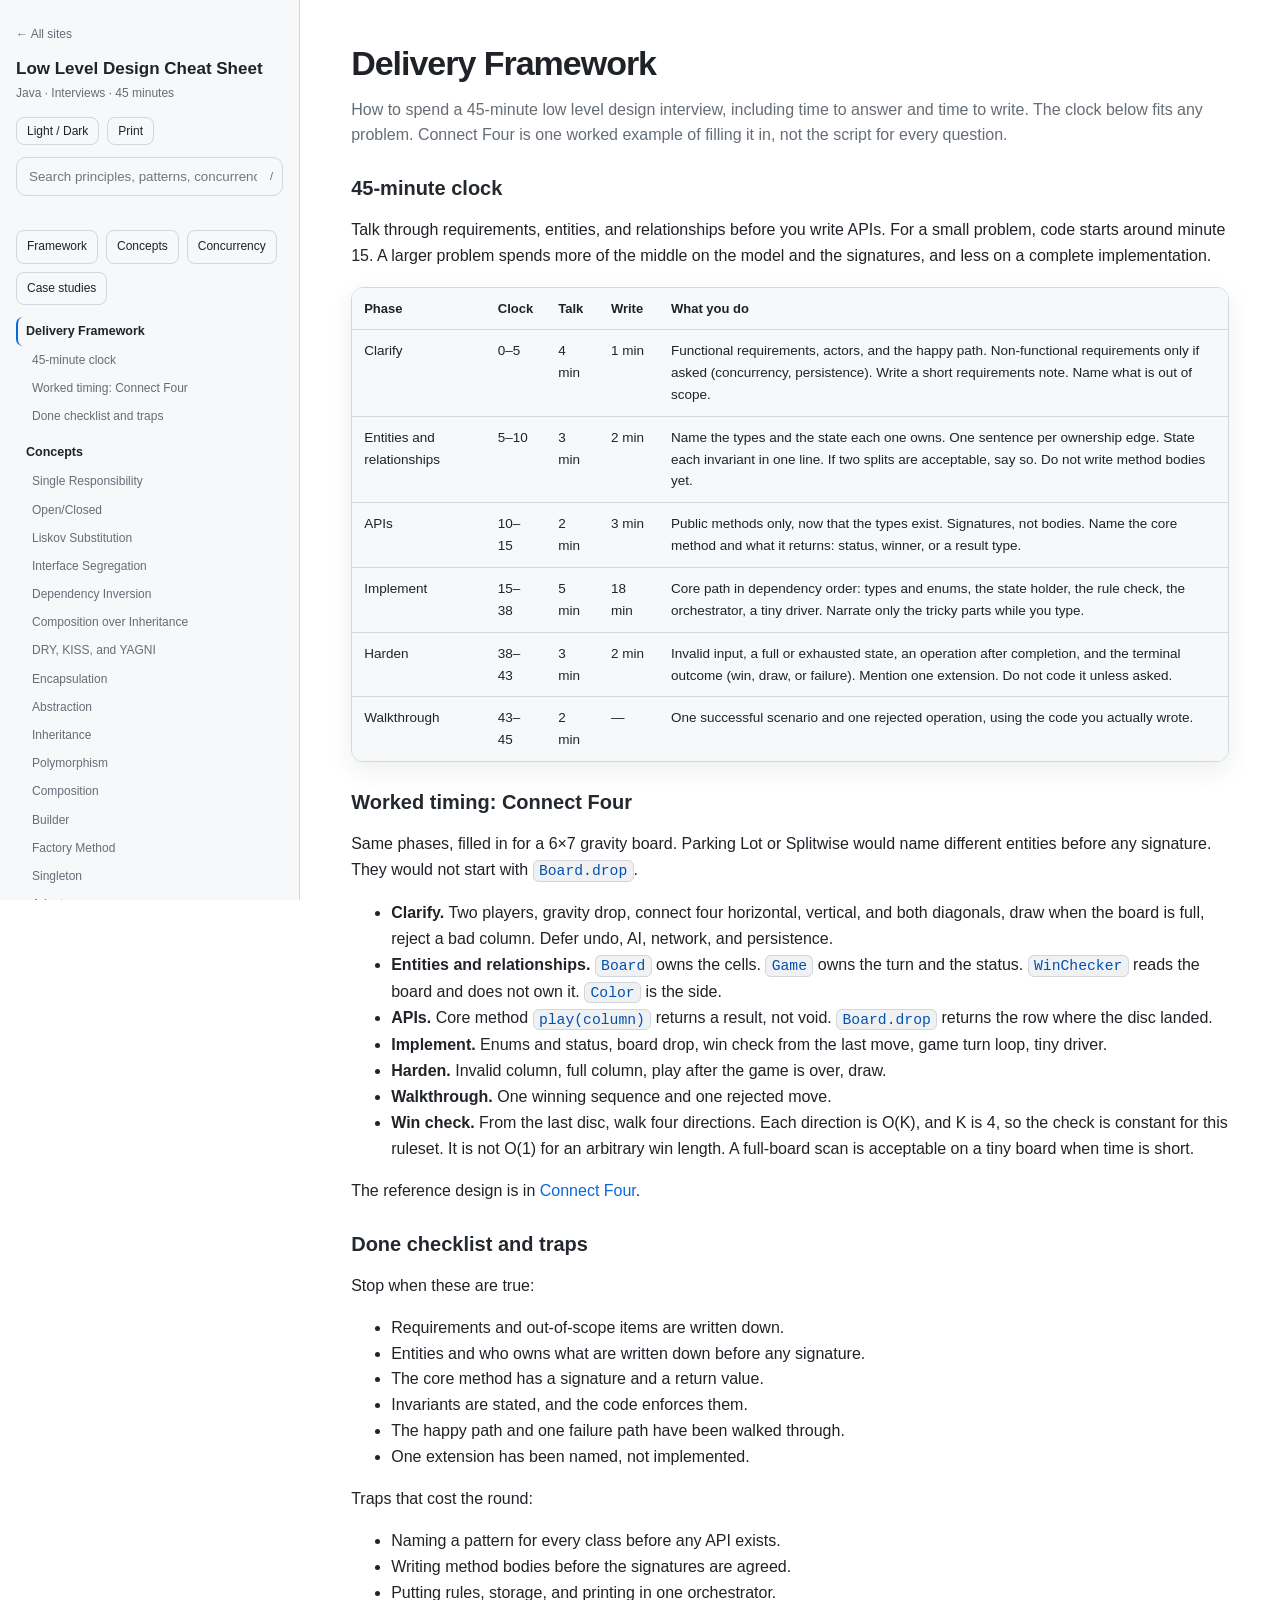
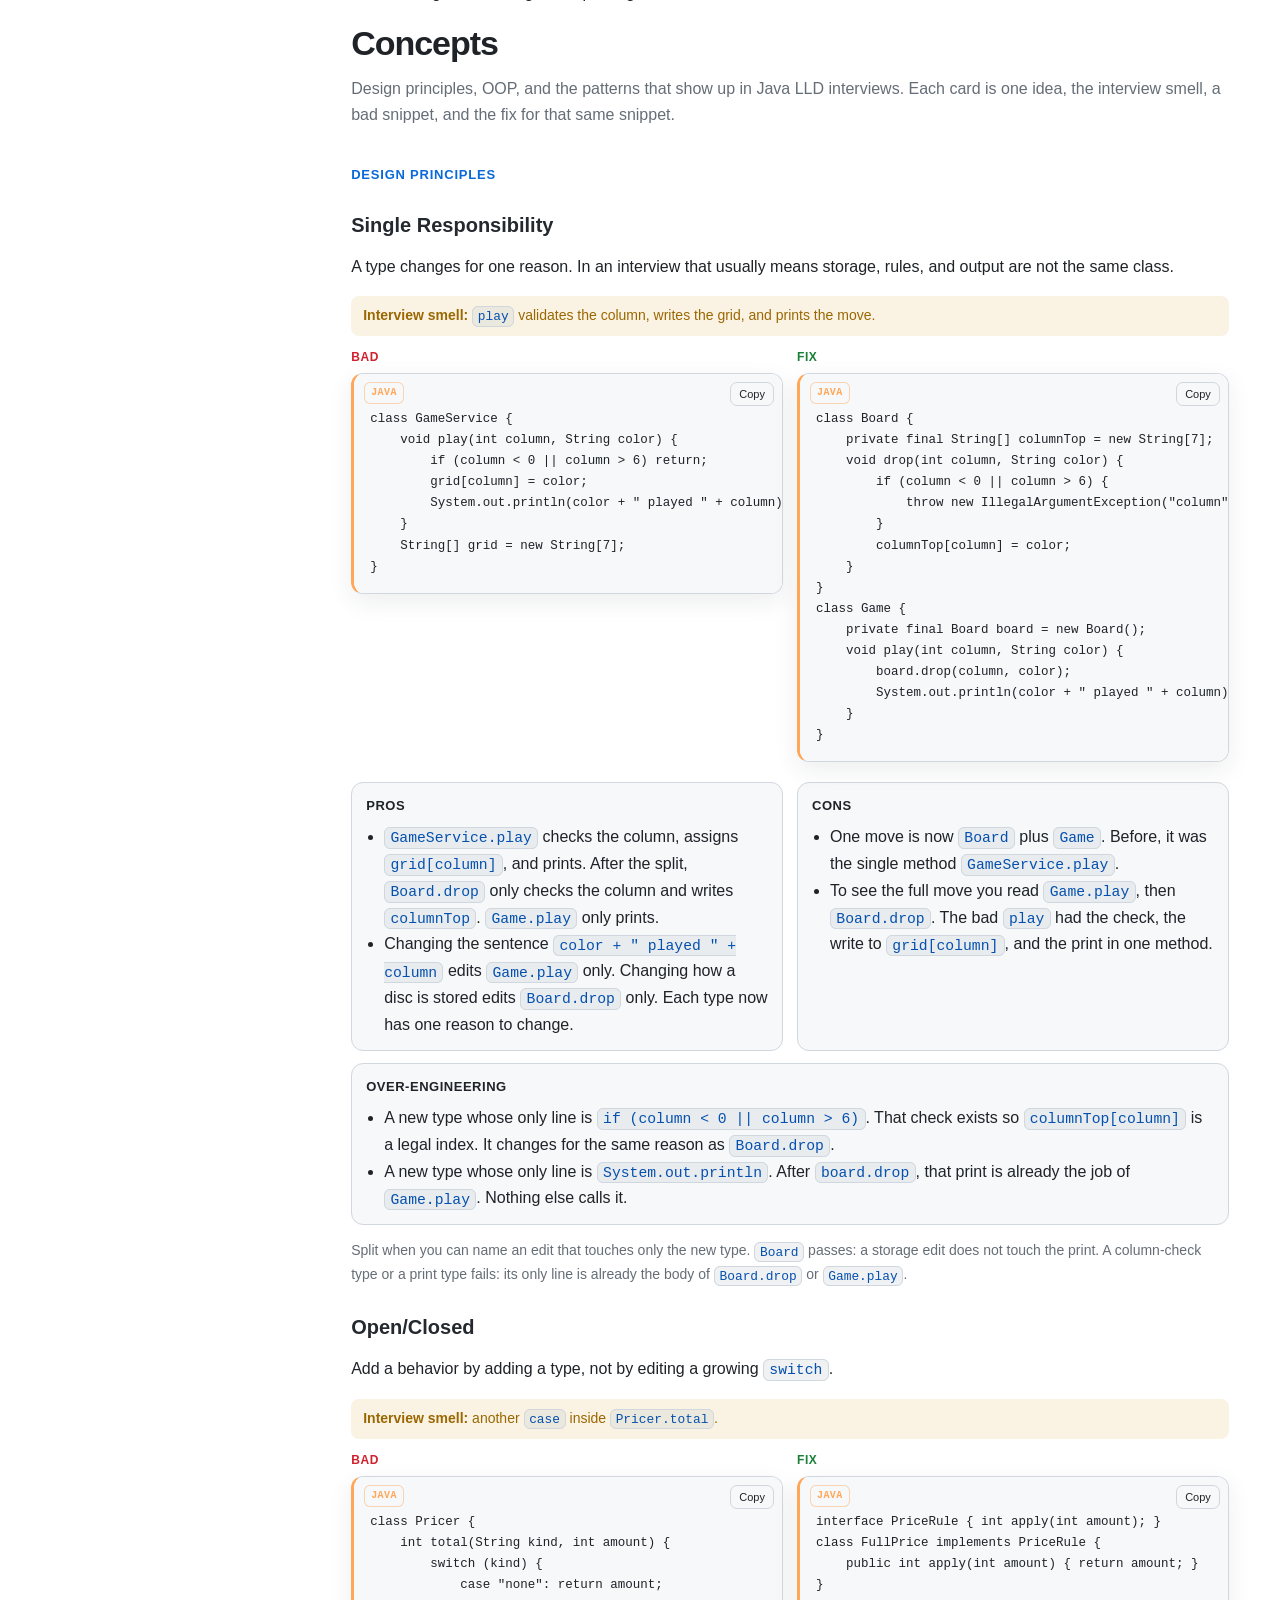
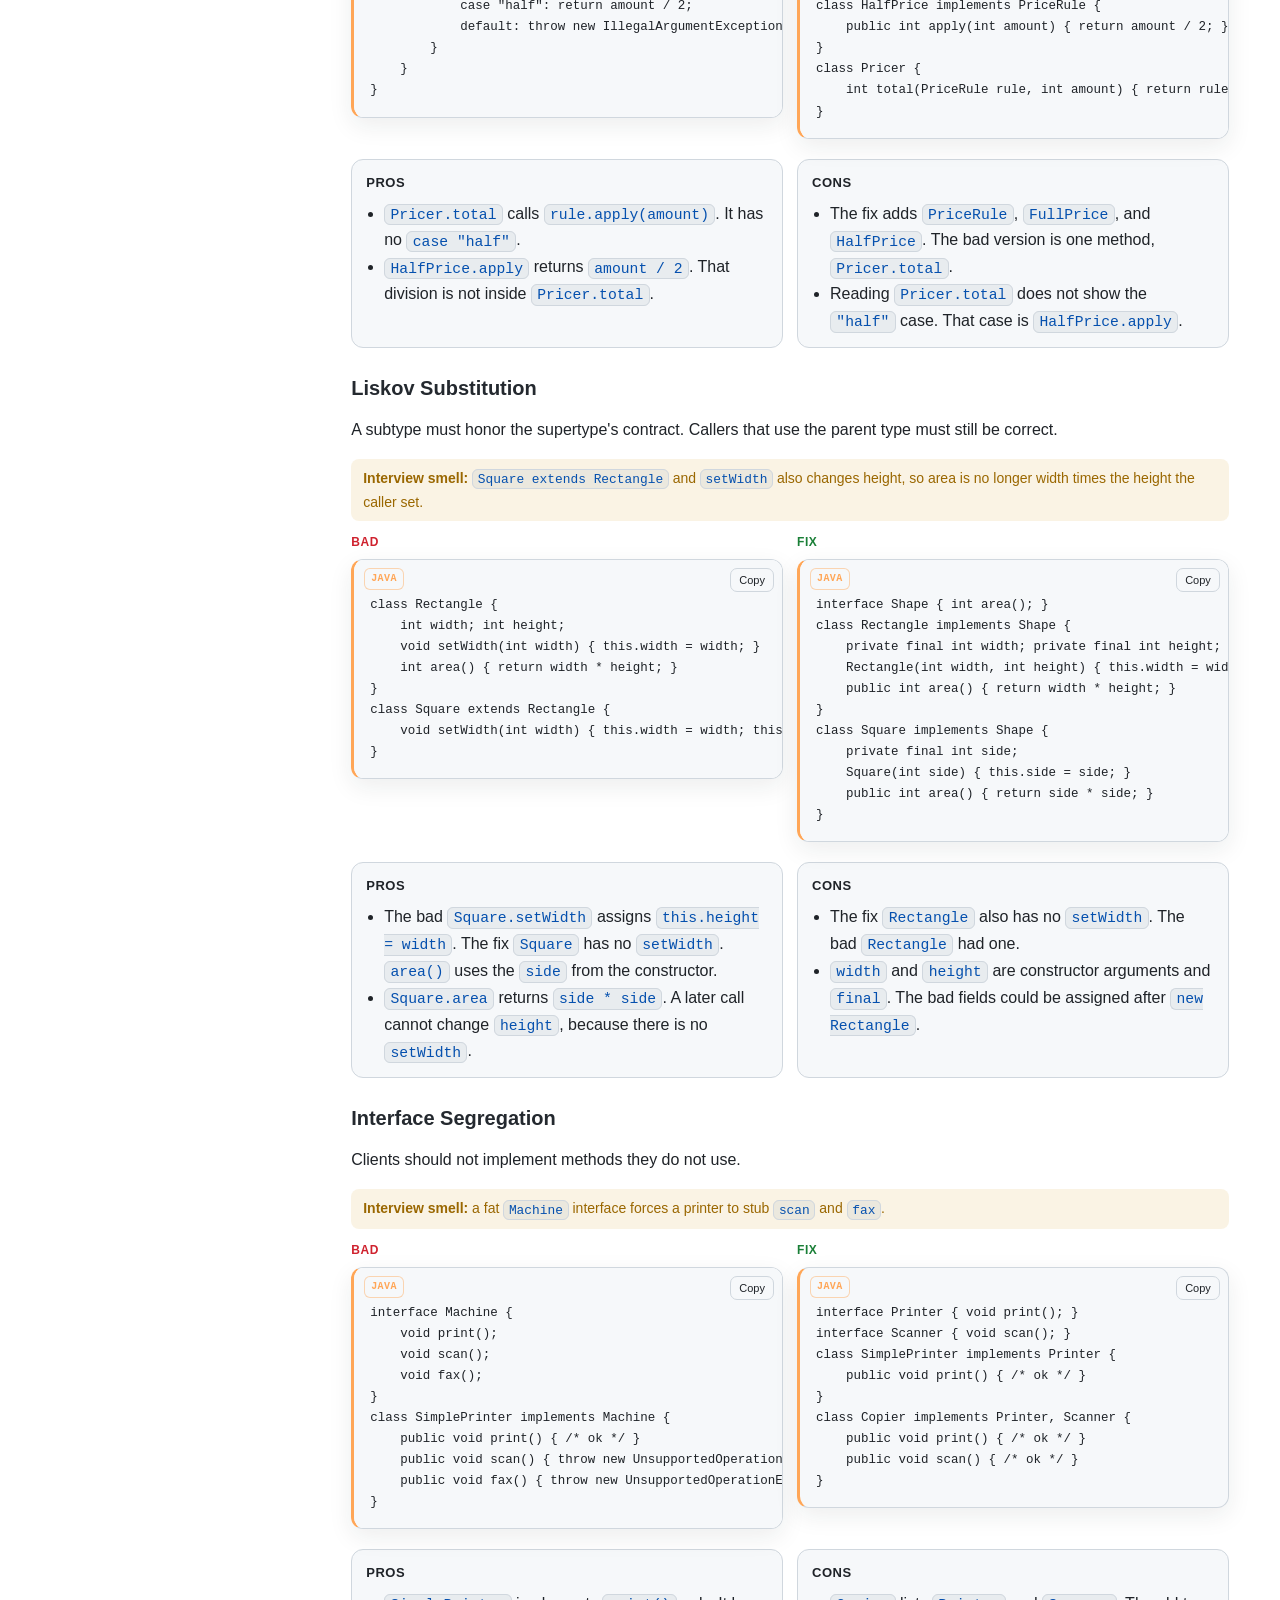
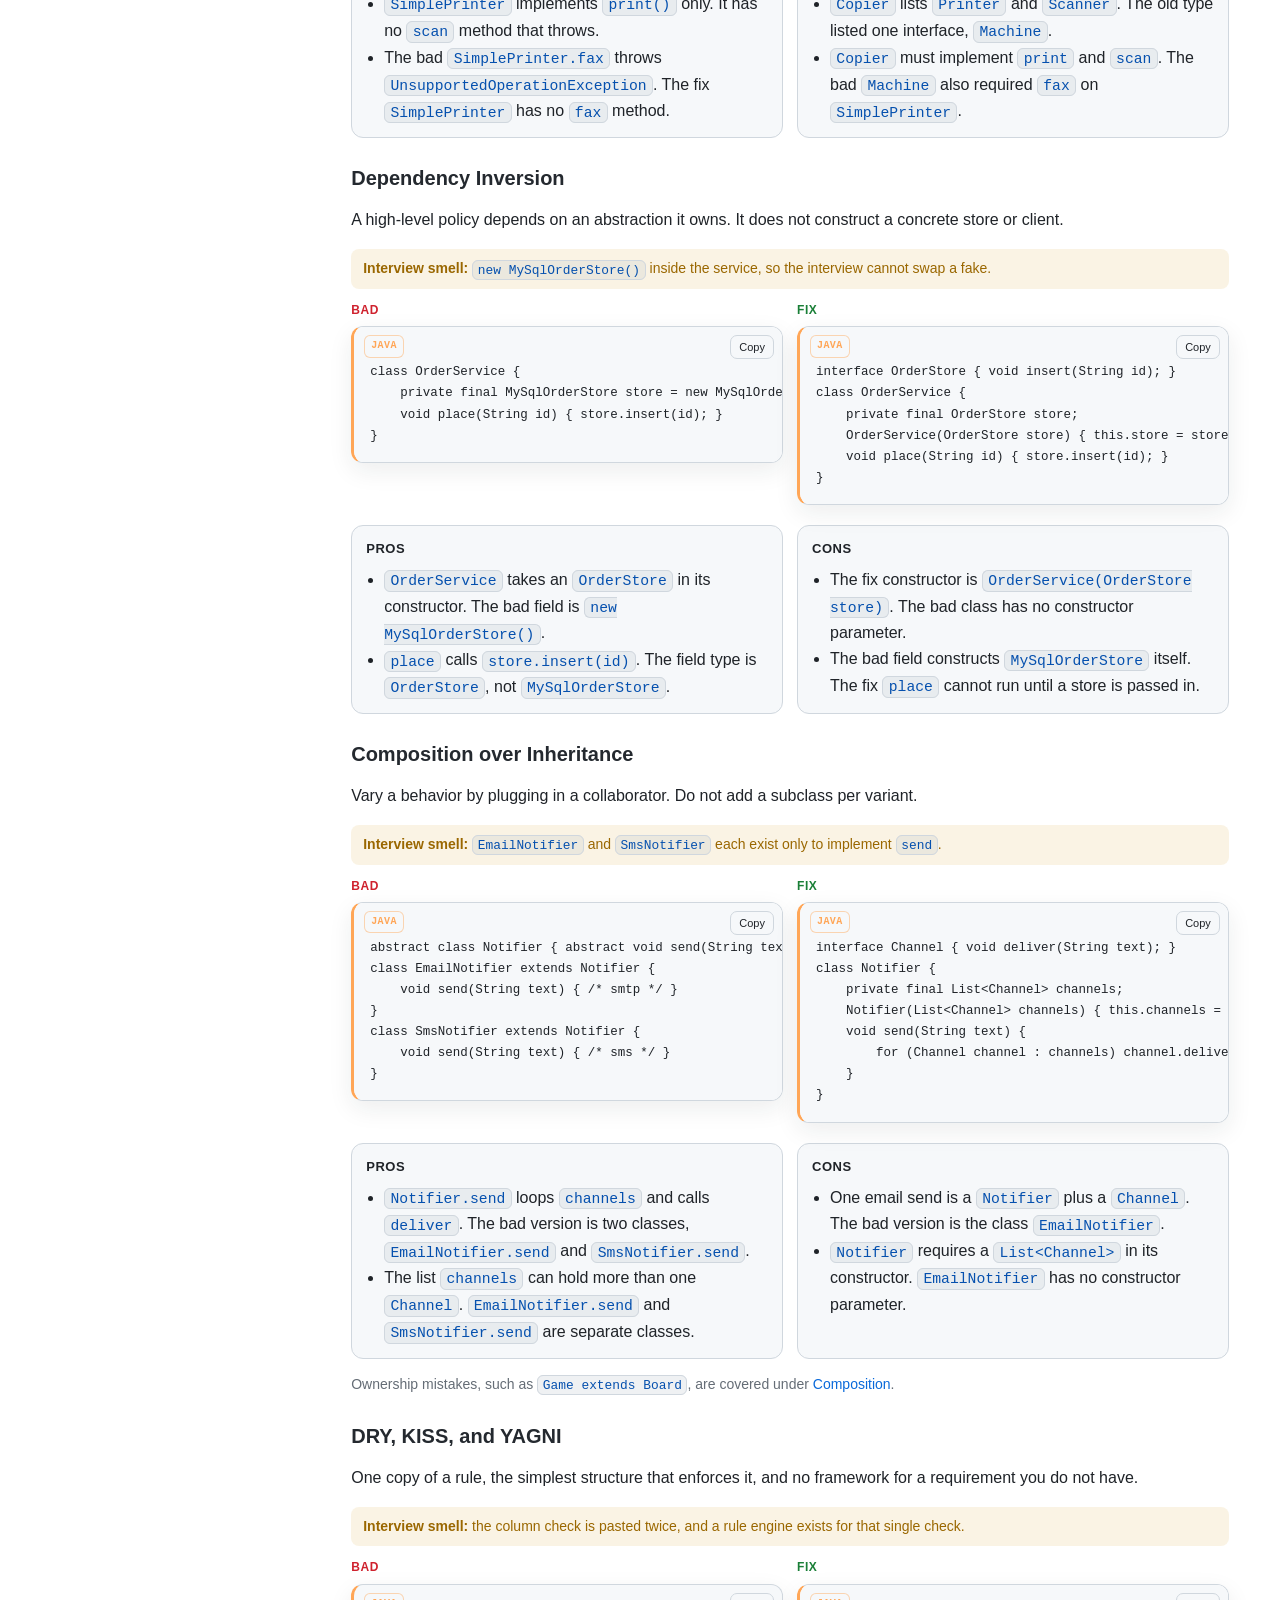
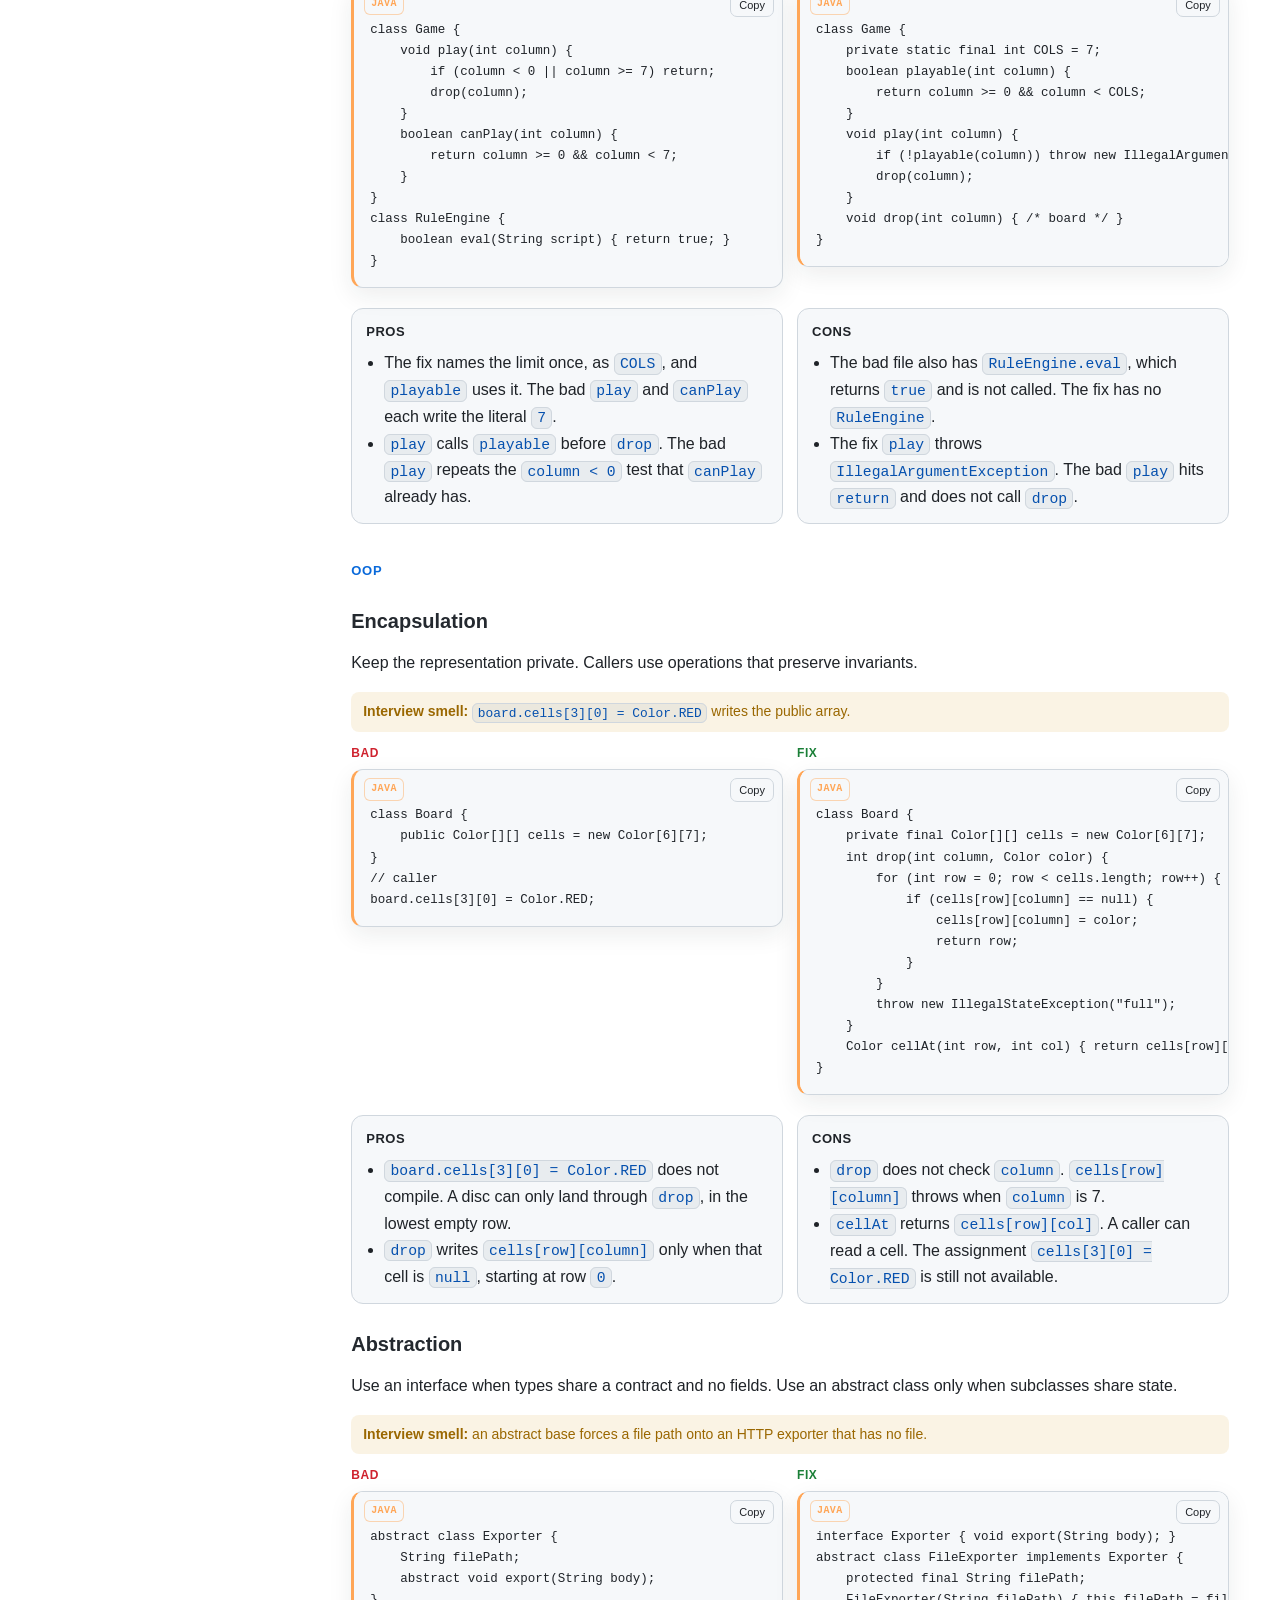
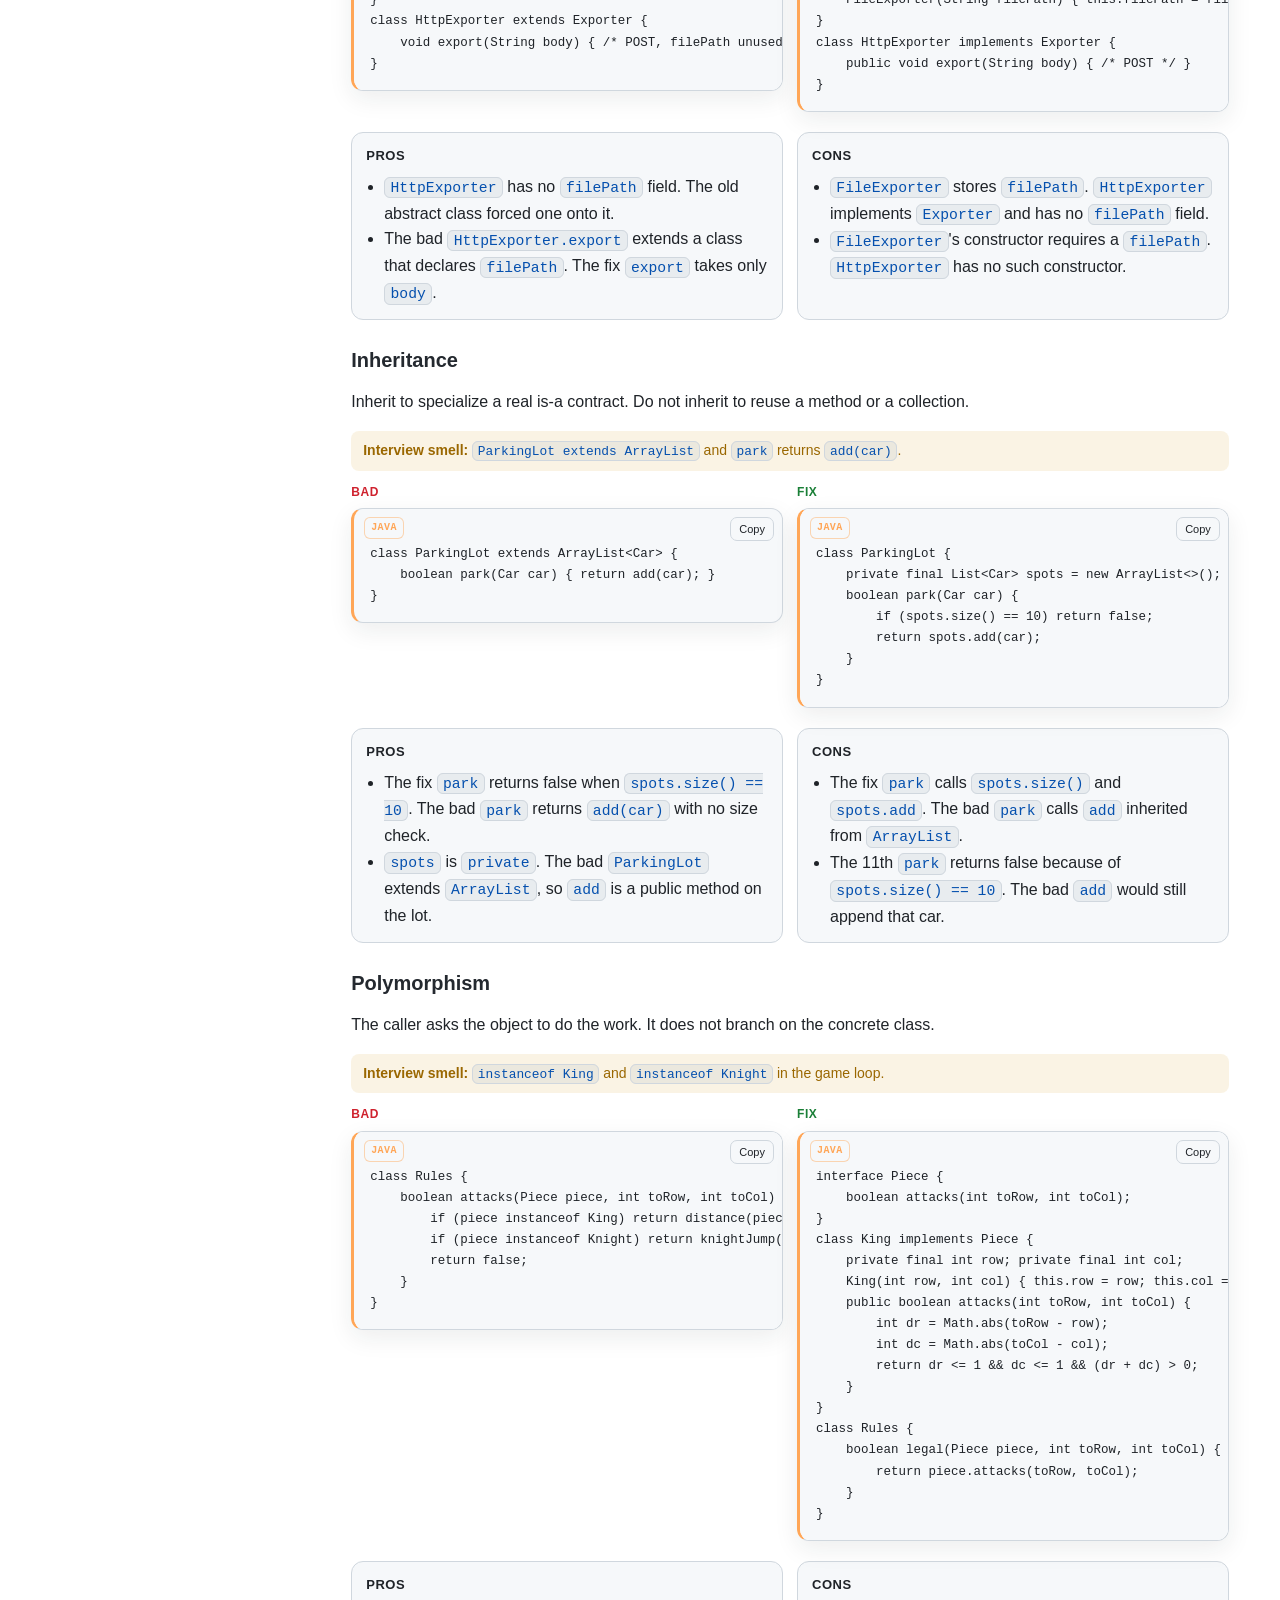
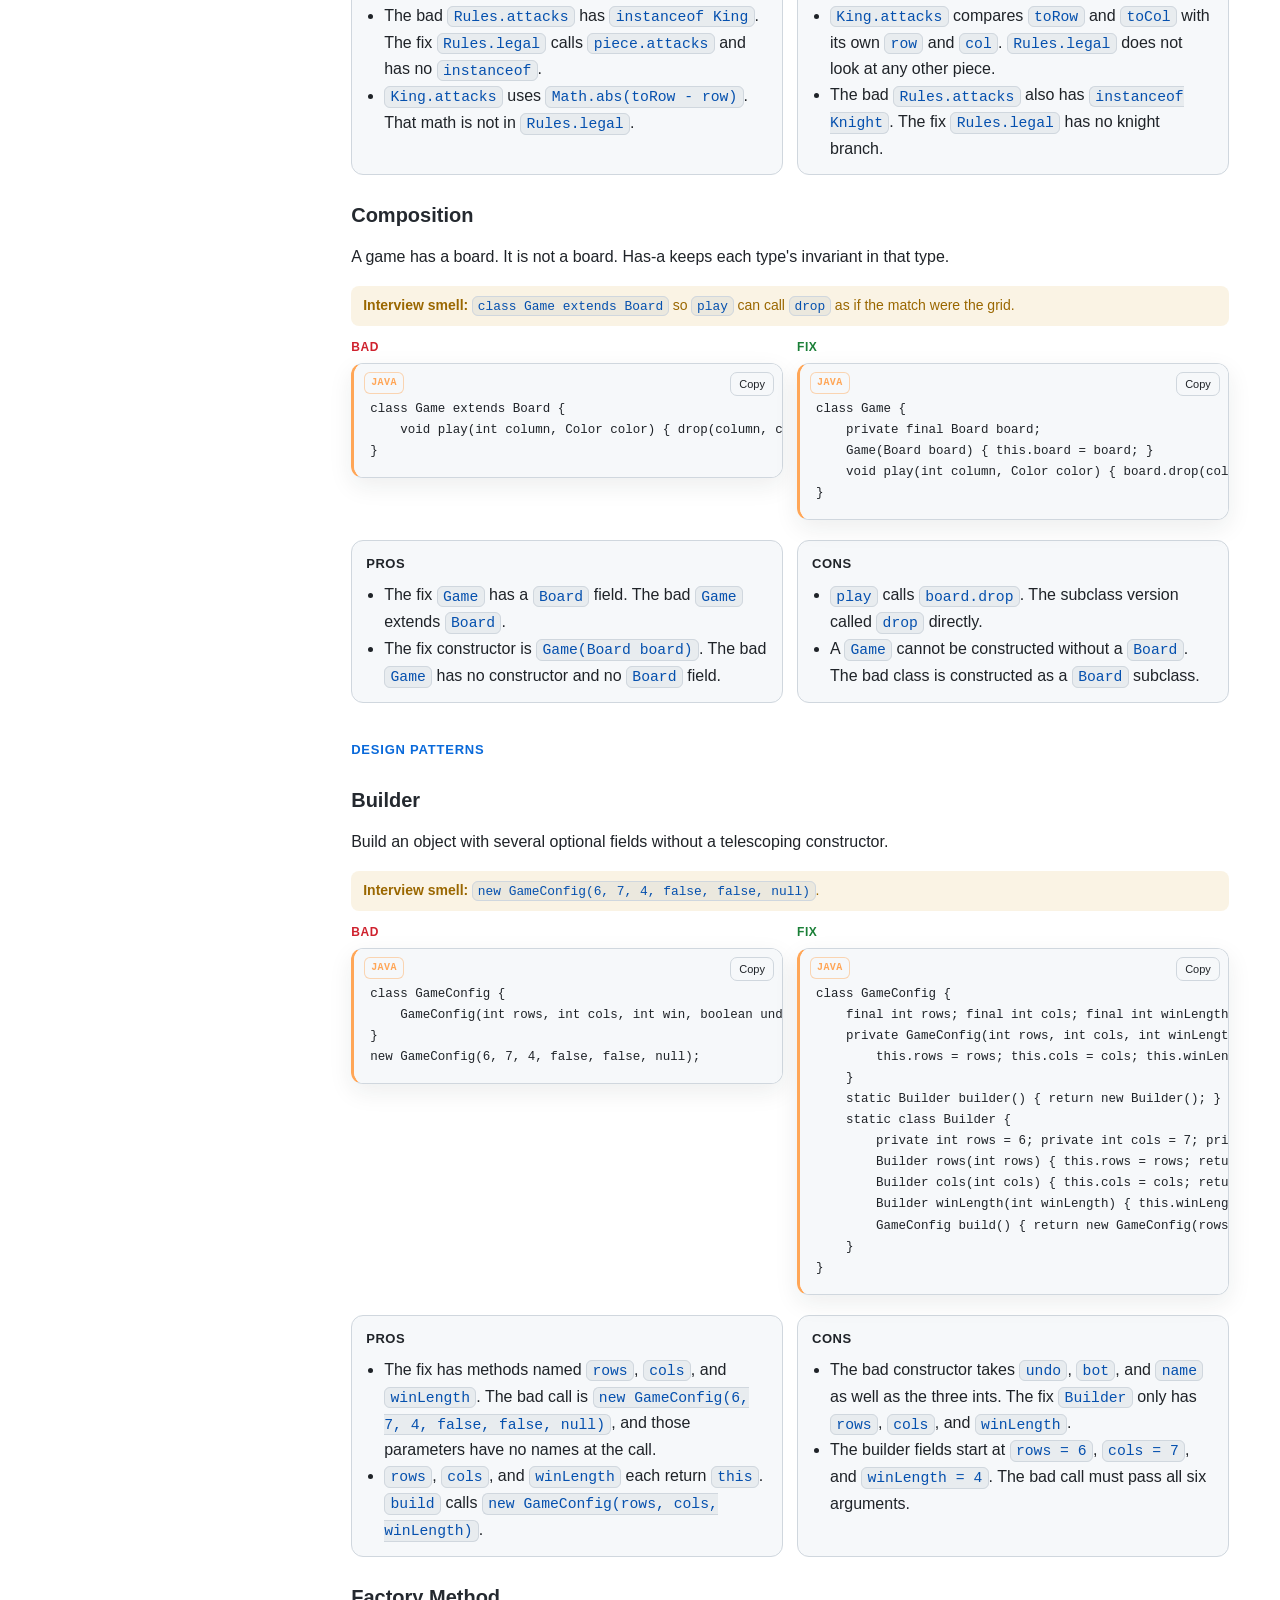
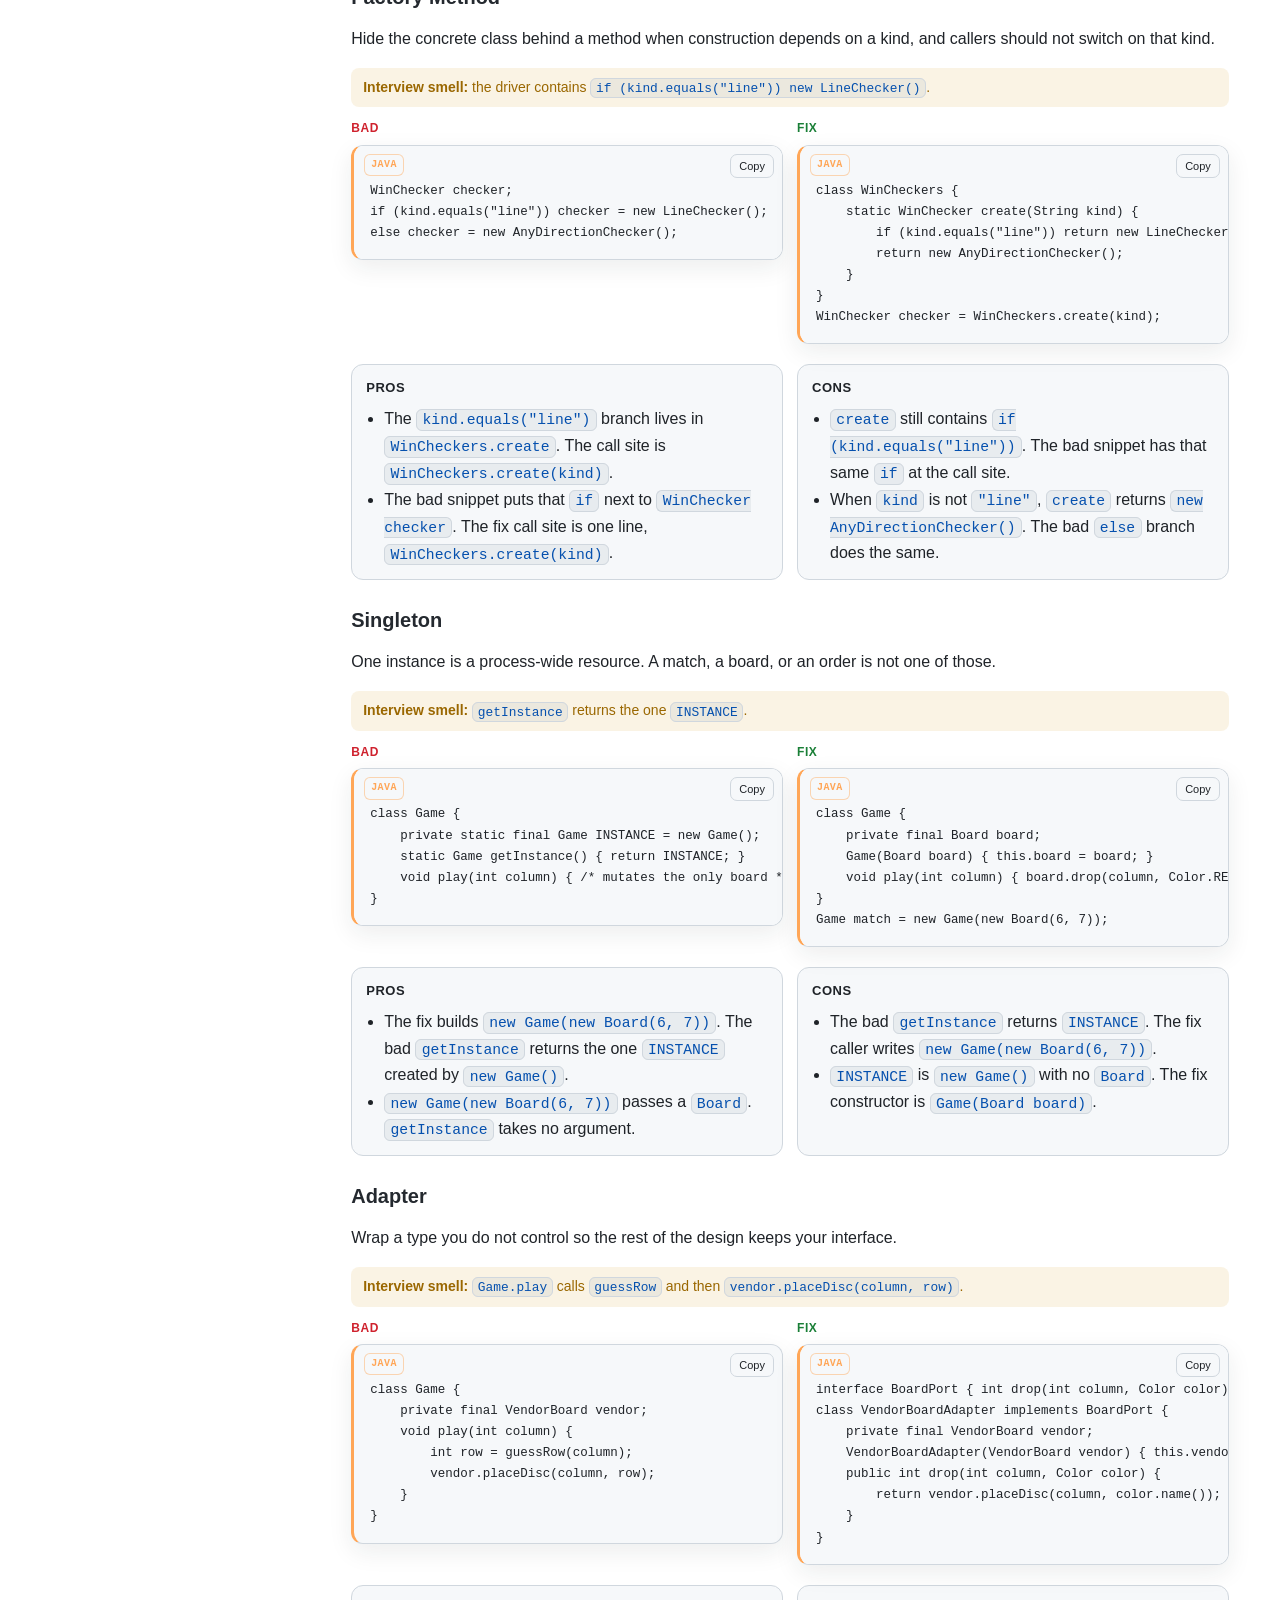
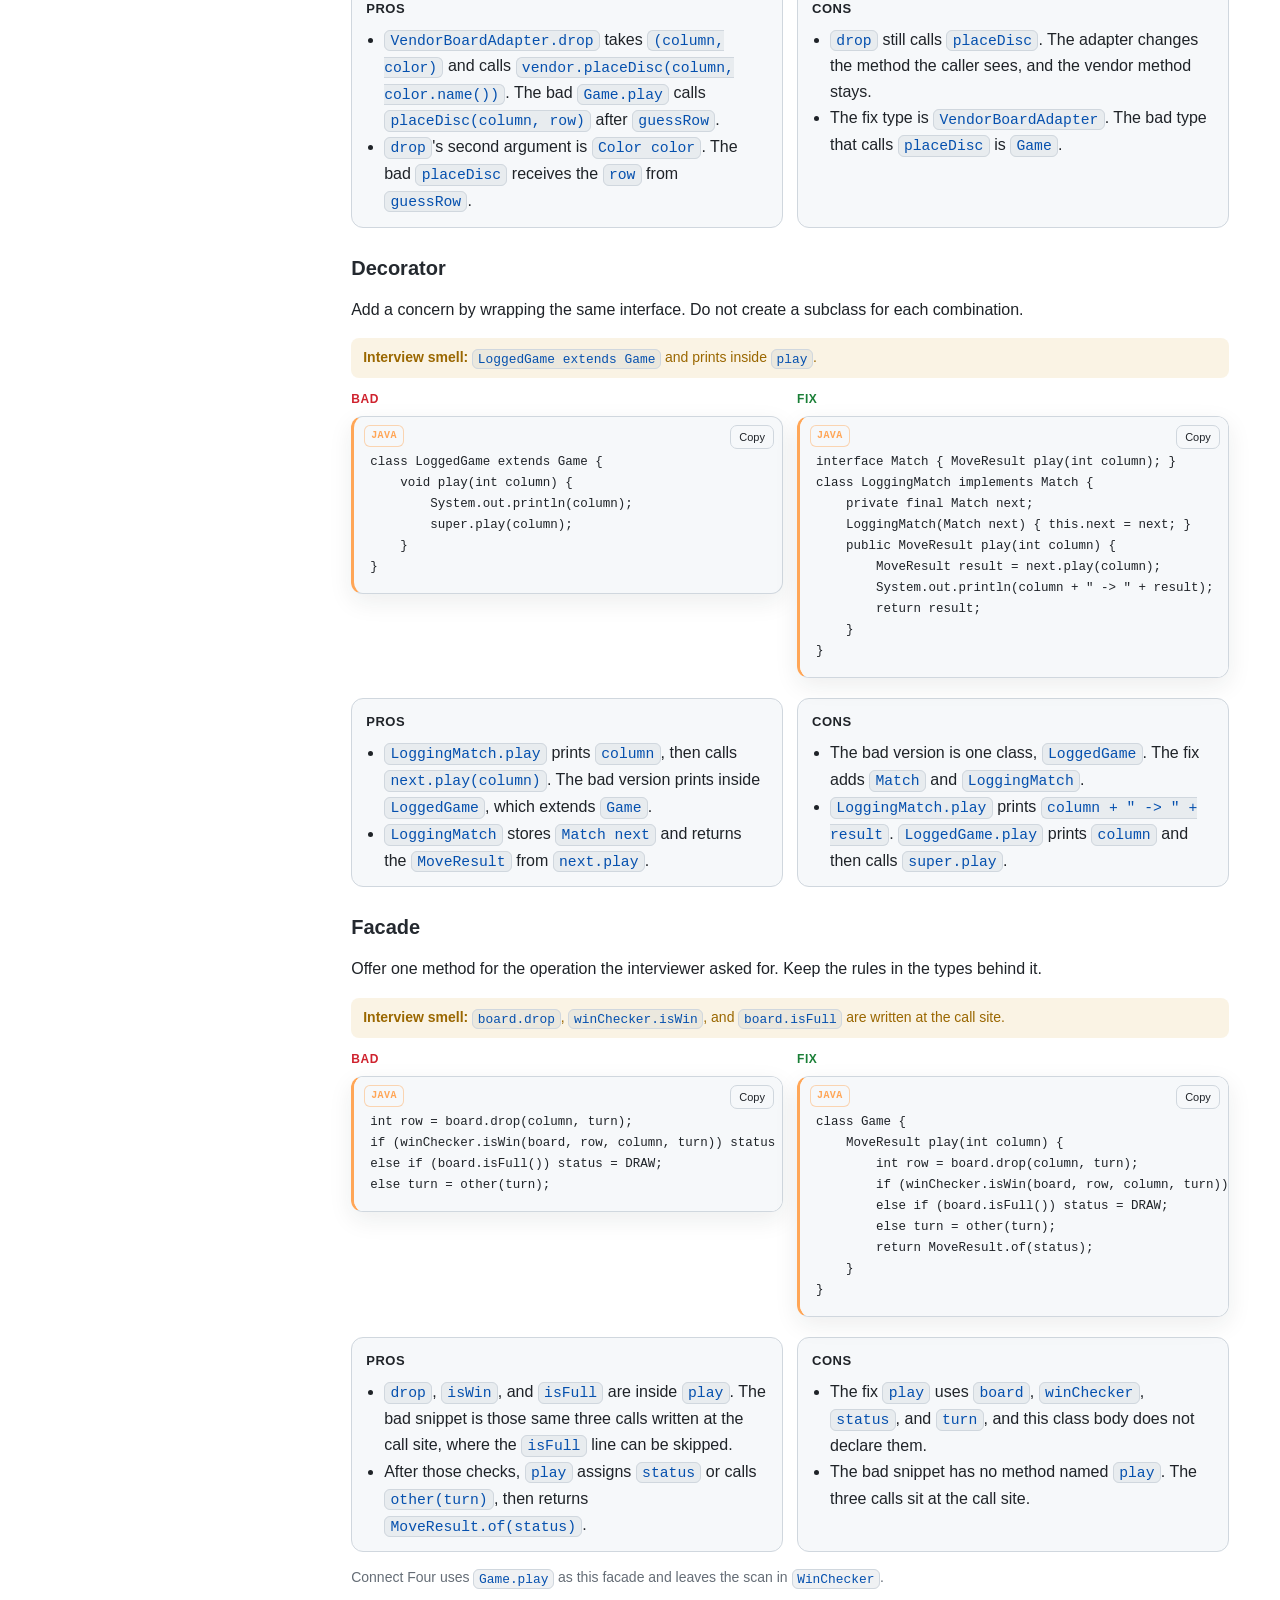
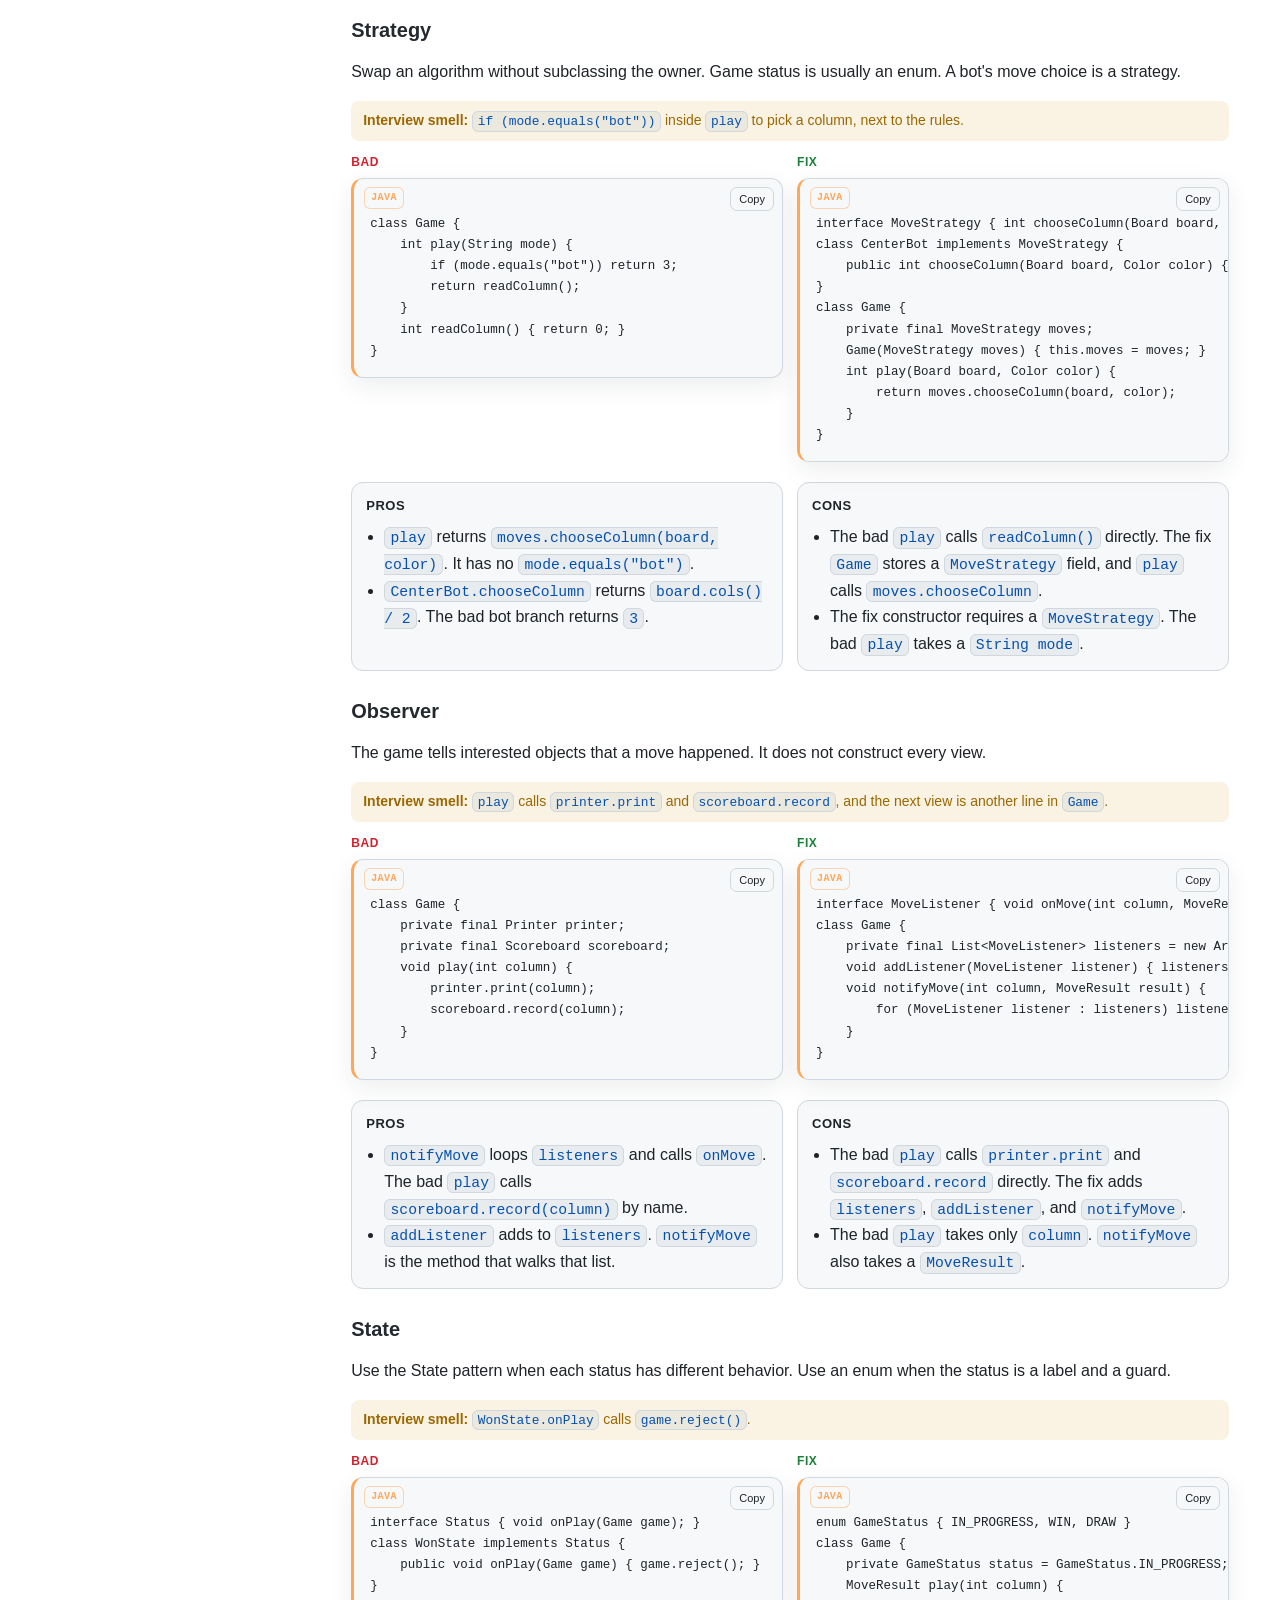
==== lld-cheat-sheet/index.html @ dfb8abe9 "Add initial Low Level Design Cheat Sheet in HTML format" ====
<!doctype html>
<html lang="en">
<head>
<meta charset="utf-8">
<meta name="viewport" content="width=device-width, initial-scale=1">
<title>Low Level Design Cheat Sheet — Java</title>
<meta name="description" content="Java interview reference for low level design: a 45-minute delivery clock, principles, OOP, patterns, concurrency, and case studies.">
<meta name="theme-color" content="#0d1117">
<style>
:root{--bg:#0d1117;--panel:#161b22;--panel2:#010409;--text:#e6edf3;--muted:#8b949e;--line:#30363d;--accent:#58a6ff;--code:#0d1117;--good:#3fb950;--warn:#d29922;--bad:#f85149;--heading:#f0f6fc;--heading-2:#c9d1d9;--heading-3:#b1bac4;--toc:#c9d1d9;--toc-muted:#8b949e;--code-inline-bg:rgba(110,118,129,.2);--code-inline-border:#30363d;--code-inline-text:#79c0ff;--chip-active-bg:rgba(56,139,253,.15);--chip-active-border:#388bfd;--chip-active-text:#58a6ff;--shadow:0 8px 24px rgba(1,4,9,.35);--scroll:72px}
html[data-theme="light"]{--bg:#ffffff;--panel:#f6f8fa;--panel2:#f6f8fa;--text:#1f2328;--muted:#656d76;--line:#d0d7de;--accent:#0969da;--code:#f6f8fa;--good:#1a7f37;--warn:#9a6700;--bad:#cf222e;--heading:#1f2328;--heading-2:#24292f;--heading-3:#424a53;--toc:#24292f;--toc-muted:#656d76;--code-inline-bg:rgba(175,184,193,.2);--code-inline-border:#d0d7de;--code-inline-text:#0550ae;--chip-active-bg:#ddf4ff;--chip-active-border:#0969da;--chip-active-text:#0969da;--shadow:0 8px 24px rgba(31,35,40,.08)}
*{box-sizing:border-box}html{scroll-behavior:smooth}body{margin:0;font-family:-apple-system,BlinkMacSystemFont,"Segoe UI",Helvetica,Arial,sans-serif;background:var(--bg);color:var(--text);line-height:1.62}
a{color:var(--accent);text-decoration:none}a:hover{text-decoration:underline}
.progress{position:fixed;top:0;left:0;right:0;height:3px;z-index:30;background:transparent}
.progress>span{display:block;height:100%;width:0;background:linear-gradient(90deg,#58a6ff,#3fb950)}
.shell{display:grid;grid-template-columns:300px minmax(0,1fr);min-height:100vh}
.sidebar{position:sticky;top:0;height:100vh;overflow:auto;padding:20px 16px 28px;border-right:1px solid var(--line);background:var(--panel2)}
.back{display:inline-flex;align-items:center;gap:6px;font-size:12px;color:var(--muted);margin-bottom:14px}
.back:hover{color:var(--accent);text-decoration:none}
.brand{font-size:17px;font-weight:800;margin-bottom:4px;line-height:1.25}
.sub{font-size:12px;color:var(--muted);margin-bottom:14px}
.toolbar{display:flex;flex-wrap:wrap;gap:8px;margin-bottom:12px}
.btn,.chip{border:1px solid var(--line);background:var(--panel);color:var(--text);border-radius:8px;padding:6px 10px;font-size:12px;cursor:pointer}
a.chip{text-decoration:none;display:inline-block}
.btn:hover,.chip:hover{border-color:var(--accent);text-decoration:none}
.search-wrap{position:relative;margin-bottom:10px}
.search{width:100%;padding:11px 12px;border-radius:10px;border:1px solid var(--line);background:var(--panel);color:var(--text);outline:none}
.search:focus{border-color:var(--accent);box-shadow:0 0 0 3px rgba(88,166,255,.2)}
.search-hint{position:absolute;right:10px;top:50%;transform:translateY(-50%);font-size:11px;color:var(--muted);pointer-events:none}
.search-meta{font-size:11px;color:var(--muted);margin:-4px 0 12px;min-height:16px}
#toc a{display:block;padding:6px 8px;border-radius:7px;color:var(--toc);font-size:12.5px;line-height:1.35;border-left:2px solid transparent}
#toc a:hover{background:var(--panel);text-decoration:none}
#toc a.active{background:var(--panel);border-left-color:var(--accent);color:var(--heading)}
#toc a.h1{font-weight:700;margin-top:8px;color:var(--heading)}
#toc a.h2{padding-left:14px;font-size:12px;color:var(--toc-muted)}
#toc a.h3{padding-left:22px;font-size:11.5px;color:var(--muted)}
.main{min-width:0;padding:42px clamp(20px,4vw,62px) 80px}
.content{max-width:1100px;margin:0 auto}
h1,h2,h3{scroll-margin-top:var(--scroll);line-height:1.25}
h1{font-size:clamp(28px,3.5vw,40px);letter-spacing:-.03em;margin:0 0 12px;font-weight:800;color:var(--heading)}
section.level1>h1{font-size:clamp(26px,3vw,34px)}
section.level1:not(:first-of-type)>h1{margin-top:8px}
h2{font-size:20px;margin:28px 0 10px;color:var(--heading-2);font-weight:700}
h3{font-size:16px;margin:22px 0 8px;font-weight:650;color:var(--heading-3)}
p,li{color:var(--text)}
.lead{color:var(--muted);margin-top:0}
blockquote{margin:16px 0;padding:12px 16px;border-left:4px solid var(--accent);background:var(--panel);border-radius:0 10px 10px 0}
blockquote p{margin:0}
.group-label{margin:36px 0 4px;font-size:13px;font-weight:700;letter-spacing:.06em;text-transform:uppercase;color:var(--accent)}
.smell{margin:8px 0 12px;padding:8px 12px;border-radius:8px;background:rgba(210,153,34,.12);color:var(--warn);font-size:14px}
.pair,.pros-cons{display:grid;grid-template-columns:1fr 1fr;gap:14px;margin:12px 0 8px}
.example{min-width:0}
.example-label{font-size:12px;font-weight:800;letter-spacing:.05em;text-transform:uppercase;margin-bottom:6px}
.example-label.bad{color:var(--bad)}
.example-label.fix{color:var(--good)}
.pros-cons{margin-bottom:8px}
.pros-cons .box{border:1px solid var(--line);border-radius:12px;background:var(--panel);padding:12px 14px}
.mini-title{margin:0 0 8px;font-size:13px;font-weight:700;text-transform:uppercase;letter-spacing:.04em;color:var(--heading)}
.pros-cons ul{margin:0;padding-left:18px}
.note{font-size:14px;color:var(--muted)}
.table-wrap{overflow-x:auto;margin:18px 0 26px;border:1px solid var(--line);border-radius:12px;box-shadow:var(--shadow)}
table{border-collapse:collapse;width:100%;min-width:640px;background:var(--panel)}
th,td{text-align:left;padding:10px 12px;border-bottom:1px solid var(--line);vertical-align:top}
th{background:var(--panel2);font-size:13px;color:var(--heading)}
td{font-size:13.5px}tr:last-child td{border-bottom:0}
code{font-family:"SFMono-Regular",Consolas,"Liberation Mono",monospace;background:var(--code-inline-bg);border:1px solid var(--code-inline-border);padding:.12em .36em;border-radius:6px;color:var(--code-inline-text);font-size:.92em}
pre{position:relative;overflow:auto;background:var(--code);border:1px solid var(--line);border-left:3px solid #ffa657;border-radius:12px;padding:34px 16px 16px;margin:0 0 8px;box-shadow:var(--shadow)}
pre code{background:transparent;border:0;padding:0;color:var(--text);font-size:12.5px;line-height:1.5}
.lang-badge{position:absolute;left:10px;top:8px;font-size:10px;font-weight:700;letter-spacing:.04em;text-transform:uppercase;color:#ffa657;border:1px solid rgba(255,166,87,.45);border-radius:6px;padding:2px 6px;background:var(--panel)}
.copy{position:absolute;right:8px;top:8px;border:1px solid var(--line);background:var(--panel);color:var(--text);border-radius:7px;padding:5px 8px;font-size:11px;cursor:pointer}
.copy:hover{border-color:var(--accent)}
.stub{border:1px dashed var(--line);border-radius:12px;padding:12px 14px;margin:8px 0 18px;background:var(--panel)}
.stub dt{font-weight:700;margin-top:8px;color:var(--heading)}
.stub dd{margin:2px 0 0;color:var(--muted)}
.hidden-by-search{display:none!important}
.footer{margin-top:70px;border-top:1px solid var(--line);padding-top:22px;color:var(--muted);font-size:13px}
.topbar{display:none}
.overlay{display:none}
kbd{font-family:inherit;font-size:11px;border:1px solid var(--line);border-bottom-width:2px;border-radius:4px;padding:0 5px;background:var(--panel)}
@media(max-width:900px){
.shell{display:block}
.sidebar{position:fixed;z-index:25;left:-320px;width:300px;transition:left .2s;box-shadow:var(--shadow)}
.sidebar.open{left:0}
.overlay.open{display:block;position:fixed;inset:0;background:rgba(1,4,9,.65);z-index:24}
.main{padding-top:72px}
.topbar{display:flex;position:fixed;top:0;left:0;right:0;z-index:15;height:54px;align-items:center;justify-content:space-between;padding:0 15px;background:color-mix(in srgb,var(--bg) 92%,transparent);backdrop-filter:blur(8px);border-bottom:1px solid var(--line)}
.menu{border:1px solid var(--line);background:var(--panel);color:var(--text);border-radius:8px;padding:7px 10px}
.pair,.pros-cons{grid-template-columns:1fr}
}
@media print{
.sidebar,.topbar,.copy,.progress,.overlay,.toolbar,.search-wrap,.search-meta,.lang-badge{display:none!important}
.shell{display:block}.main{padding:0}.content{max-width:none}
body{background:white;color:#000}p,li{color:#111}
pre{box-shadow:none;white-space:pre-wrap;padding-top:16px}
.pair,.pros-cons{grid-template-columns:1fr}
}
</style>
</head>
<body>
<div class="progress" aria-hidden="true"><span id="progressBar"></span></div>
<div class="overlay" id="overlay" onclick="closeSidebar()"></div>
<div class="topbar"><strong>LLD Cheat Sheet</strong><div><button class="btn" type="button" onclick="toggleTheme()">Theme</button> <button class="menu" type="button" onclick="toggleSidebar()">☰ Contents</button></div></div>
<div class="shell">
<aside class="sidebar" id="sidebar">
<a class="back" href="../">← All sites</a>
<div class="brand">Low Level Design Cheat Sheet</div>
<div class="sub">Java · Interviews · 45 minutes</div>
<div class="toolbar">
<button class="btn" type="button" onclick="toggleTheme()">Light / Dark</button>
<button class="btn" type="button" onclick="window.print()">Print</button>
</div>
<div class="search-wrap">
<input id="search" class="search" type="search" placeholder="Search principles, patterns, concurrency…" autocomplete="off" aria-label="Search cheat sheet">
<span class="search-hint">/</span>
</div>
<div class="search-meta" id="searchMeta"></div>
<div class="toolbar" aria-label="Section jumps">
<a class="chip" href="#delivery-framework">Framework</a>
<a class="chip" href="#concepts">Concepts</a>
<a class="chip" href="#concurrency">Concurrency</a>
<a class="chip" href="#case-studies">Case studies</a>
</div>
<nav id="toc" aria-label="Table of contents"></nav>
</aside>
<main class="main"><article class="content" id="content">
<section id="delivery-framework" class="level1">
<h1>Delivery Framework</h1>
<p class="lead">How to spend a 45-minute low level design interview, including time to answer and time to write. The clock below fits any problem. Connect Four is one worked example of filling it in, not the script for every question.</p>

<section id="forty-five-minute-clock" class="level2">
<h2>45-minute clock</h2>
<p>Talk through requirements, entities, and relationships before you write APIs. For a small problem, code starts around minute 15. A larger problem spends more of the middle on the model and the signatures, and less on a complete implementation.</p>
<div class="table-wrap"><table>
<thead><tr><th>Phase</th><th>Clock</th><th>Talk</th><th>Write</th><th>What you do</th></tr></thead>
<tbody>
<tr><td>Clarify</td><td>0–5</td><td>4 min</td><td>1 min</td><td>Functional requirements, actors, and the happy path. Non-functional requirements only if asked (concurrency, persistence). Write a short requirements note. Name what is out of scope.</td></tr>
<tr><td>Entities and relationships</td><td>5–10</td><td>3 min</td><td>2 min</td><td>Name the types and the state each one owns. One sentence per ownership edge. State each invariant in one line. If two splits are acceptable, say so. Do not write method bodies yet.</td></tr>
<tr><td>APIs</td><td>10–15</td><td>2 min</td><td>3 min</td><td>Public methods only, now that the types exist. Signatures, not bodies. Name the core method and what it returns: status, winner, or a result type.</td></tr>
<tr><td>Implement</td><td>15–38</td><td>5 min</td><td>18 min</td><td>Core path in dependency order: types and enums, the state holder, the rule check, the orchestrator, a tiny driver. Narrate only the tricky parts while you type.</td></tr>
<tr><td>Harden</td><td>38–43</td><td>3 min</td><td>2 min</td><td>Invalid input, a full or exhausted state, an operation after completion, and the terminal outcome (win, draw, or failure). Mention one extension. Do not code it unless asked.</td></tr>
<tr><td>Walkthrough</td><td>43–45</td><td>2 min</td><td>—</td><td>One successful scenario and one rejected operation, using the code you actually wrote.</td></tr>
</tbody>
</table></div>
</section>

<section id="worked-timing-connect-four" class="level2">
<h2>Worked timing: Connect Four</h2>
<p>Same phases, filled in for a 6×7 gravity board. Parking Lot or Splitwise would name different entities before any signature. They would not start with <code>Board.drop</code>.</p>
<ul>
<li><strong>Clarify.</strong> Two players, gravity drop, connect four horizontal, vertical, and both diagonals, draw when the board is full, reject a bad column. Defer undo, AI, network, and persistence.</li>
<li><strong>Entities and relationships.</strong> <code>Board</code> owns the cells. <code>Game</code> owns the turn and the status. <code>WinChecker</code> reads the board and does not own it. <code>Color</code> is the side.</li>
<li><strong>APIs.</strong> Core method <code>play(column)</code> returns a result, not void. <code>Board.drop</code> returns the row where the disc landed.</li>
<li><strong>Implement.</strong> Enums and status, board drop, win check from the last move, game turn loop, tiny driver.</li>
<li><strong>Harden.</strong> Invalid column, full column, play after the game is over, draw.</li>
<li><strong>Walkthrough.</strong> One winning sequence and one rejected move.</li>
<li><strong>Win check.</strong> From the last disc, walk four directions. Each direction is O(K), and K is 4, so the check is constant for this ruleset. It is not O(1) for an arbitrary win length. A full-board scan is acceptable on a tiny board when time is short.</li>
</ul>
<p>The reference design is in <a href="#connect-four">Connect Four</a>.</p>
</section>

<section id="done-checklist-and-traps" class="level2">
<h2>Done checklist and traps</h2>
<p>Stop when these are true:</p>
<ul>
<li>Requirements and out-of-scope items are written down.</li>
<li>Entities and who owns what are written down before any signature.</li>
<li>The core method has a signature and a return value.</li>
<li>Invariants are stated, and the code enforces them.</li>
<li>The happy path and one failure path have been walked through.</li>
<li>One extension has been named, not implemented.</li>
</ul>
<p>Traps that cost the round:</p>
<ul>
<li>Naming a pattern for every class before any API exists.</li>
<li>Writing method bodies before the signatures are agreed.</li>
<li>Putting rules, storage, and printing in one orchestrator.</li>
</ul>
</section>
</section>

<section id="concepts" class="level1">
<h1>Concepts</h1>
<p class="lead">Design principles, OOP, and the patterns that show up in Java LLD interviews. Each card is one idea, the interview smell, a bad snippet, and the fix for that same snippet.</p>

<p class="group-label">Design principles</p>

<section id="single-responsibility" class="level2">
<h2>Single Responsibility</h2>
<p>A type changes for one reason. In an interview that usually means storage, rules, and output are not the same class.</p>
<p class="smell"><strong>Interview smell:</strong> <code>play</code> validates the column, writes the grid, and prints the move.</p>
<div class="pair">
<div class="example">
<div class="example-label bad">Bad</div>
<pre><code>class GameService {
    void play(int column, String color) {
        if (column &lt; 0 || column &gt; 6) return;
        grid[column] = color;
        System.out.println(color + " played " + column);
    }
    String[] grid = new String[7];
}</code></pre>
</div>
<div class="example">
<div class="example-label fix">Fix</div>
<pre><code>class Board {
    private final String[] columnTop = new String[7];
    void drop(int column, String color) {
        if (column &lt; 0 || column &gt; 6) {
            throw new IllegalArgumentException("column");
        }
        columnTop[column] = color;
    }
}
class Game {
    private final Board board = new Board();
    void play(int column, String color) {
        board.drop(column, color);
        System.out.println(color + " played " + column);
    }
}</code></pre>
</div>
</div>
<div class="pros-cons">
<div class="box"><p class="mini-title">Pros</p><ul><li><code>GameService.play</code> checks the column, assigns <code>grid[column]</code>, and prints. After the split, <code>Board.drop</code> only checks the column and writes <code>columnTop</code>. <code>Game.play</code> only prints.</li><li>Changing the sentence <code>color + " played " + column</code> edits <code>Game.play</code> only. Changing how a disc is stored edits <code>Board.drop</code> only. Each type now has one reason to change.</li></ul></div>
<div class="box"><p class="mini-title">Cons</p><ul><li>One move is now <code>Board</code> plus <code>Game</code>. Before, it was the single method <code>GameService.play</code>.</li><li>To see the full move you read <code>Game.play</code>, then <code>Board.drop</code>. The bad <code>play</code> had the check, the write to <code>grid[column]</code>, and the print in one method.</li></ul></div>
</div>
<div class="pros-cons">
<div class="box" style="grid-column:1 / -1"><p class="mini-title">Over-engineering</p><ul><li>A new type whose only line is <code>if (column &lt; 0 || column &gt; 6)</code>. That check exists so <code>columnTop[column]</code> is a legal index. It changes for the same reason as <code>Board.drop</code>.</li><li>A new type whose only line is <code>System.out.println</code>. After <code>board.drop</code>, that print is already the job of <code>Game.play</code>. Nothing else calls it.</li></ul></div>
</div>
<p class="note">Split when you can name an edit that touches only the new type. <code>Board</code> passes: a storage edit does not touch the print. A column-check type or a print type fails: its only line is already the body of <code>Board.drop</code> or <code>Game.play</code>.</p>
</section>

<section id="open-closed" class="level2">
<h2>Open/Closed</h2>
<p>Add a behavior by adding a type, not by editing a growing <code>switch</code>.</p>
<p class="smell"><strong>Interview smell:</strong> another <code>case</code> inside <code>Pricer.total</code>.</p>
<div class="pair">
<div class="example">
<div class="example-label bad">Bad</div>
<pre><code>class Pricer {
    int total(String kind, int amount) {
        switch (kind) {
            case "none": return amount;
            case "half": return amount / 2;
            default: throw new IllegalArgumentException(kind);
        }
    }
}</code></pre>
</div>
<div class="example">
<div class="example-label fix">Fix</div>
<pre><code>interface PriceRule { int apply(int amount); }
class FullPrice implements PriceRule {
    public int apply(int amount) { return amount; }
}
class HalfPrice implements PriceRule {
    public int apply(int amount) { return amount / 2; }
}
class Pricer {
    int total(PriceRule rule, int amount) { return rule.apply(amount); }
}</code></pre>
</div>
</div>
<div class="pros-cons">
<div class="box"><p class="mini-title">Pros</p><ul><li><code>Pricer.total</code> calls <code>rule.apply(amount)</code>. It has no <code>case "half"</code>.</li><li><code>HalfPrice.apply</code> returns <code>amount / 2</code>. That division is not inside <code>Pricer.total</code>.</li></ul></div>
<div class="box"><p class="mini-title">Cons</p><ul><li>The fix adds <code>PriceRule</code>, <code>FullPrice</code>, and <code>HalfPrice</code>. The bad version is one method, <code>Pricer.total</code>.</li><li>Reading <code>Pricer.total</code> does not show the <code>"half"</code> case. That case is <code>HalfPrice.apply</code>.</li></ul></div>
</div>
</section>

<section id="liskov-substitution" class="level2">
<h2>Liskov Substitution</h2>
<p>A subtype must honor the supertype's contract. Callers that use the parent type must still be correct.</p>
<p class="smell"><strong>Interview smell:</strong> <code>Square extends Rectangle</code> and <code>setWidth</code> also changes height, so area is no longer width times the height the caller set.</p>
<div class="pair">
<div class="example">
<div class="example-label bad">Bad</div>
<pre><code>class Rectangle {
    int width; int height;
    void setWidth(int width) { this.width = width; }
    int area() { return width * height; }
}
class Square extends Rectangle {
    void setWidth(int width) { this.width = width; this.height = width; }
}</code></pre>
</div>
<div class="example">
<div class="example-label fix">Fix</div>
<pre><code>interface Shape { int area(); }
class Rectangle implements Shape {
    private final int width; private final int height;
    Rectangle(int width, int height) { this.width = width; this.height = height; }
    public int area() { return width * height; }
}
class Square implements Shape {
    private final int side;
    Square(int side) { this.side = side; }
    public int area() { return side * side; }
}</code></pre>
</div>
</div>
<div class="pros-cons">
<div class="box"><p class="mini-title">Pros</p><ul><li>The bad <code>Square.setWidth</code> assigns <code>this.height = width</code>. The fix <code>Square</code> has no <code>setWidth</code>. <code>area()</code> uses the <code>side</code> from the constructor.</li><li><code>Square.area</code> returns <code>side * side</code>. A later call cannot change <code>height</code>, because there is no <code>setWidth</code>.</li></ul></div>
<div class="box"><p class="mini-title">Cons</p><ul><li>The fix <code>Rectangle</code> also has no <code>setWidth</code>. The bad <code>Rectangle</code> had one.</li><li><code>width</code> and <code>height</code> are constructor arguments and <code>final</code>. The bad fields could be assigned after <code>new Rectangle</code>.</li></ul></div>
</div>
</section>

<section id="interface-segregation" class="level2">
<h2>Interface Segregation</h2>
<p>Clients should not implement methods they do not use.</p>
<p class="smell"><strong>Interview smell:</strong> a fat <code>Machine</code> interface forces a printer to stub <code>scan</code> and <code>fax</code>.</p>
<div class="pair">
<div class="example">
<div class="example-label bad">Bad</div>
<pre><code>interface Machine {
    void print();
    void scan();
    void fax();
}
class SimplePrinter implements Machine {
    public void print() { /* ok */ }
    public void scan() { throw new UnsupportedOperationException(); }
    public void fax() { throw new UnsupportedOperationException(); }
}</code></pre>
</div>
<div class="example">
<div class="example-label fix">Fix</div>
<pre><code>interface Printer { void print(); }
interface Scanner { void scan(); }
class SimplePrinter implements Printer {
    public void print() { /* ok */ }
}
class Copier implements Printer, Scanner {
    public void print() { /* ok */ }
    public void scan() { /* ok */ }
}</code></pre>
</div>
</div>
<div class="pros-cons">
<div class="box"><p class="mini-title">Pros</p><ul><li><code>SimplePrinter</code> implements <code>print()</code> only. It has no <code>scan</code> method that throws.</li><li>The bad <code>SimplePrinter.fax</code> throws <code>UnsupportedOperationException</code>. The fix <code>SimplePrinter</code> has no <code>fax</code> method.</li></ul></div>
<div class="box"><p class="mini-title">Cons</p><ul><li><code>Copier</code> lists <code>Printer</code> and <code>Scanner</code>. The old type listed one interface, <code>Machine</code>.</li><li><code>Copier</code> must implement <code>print</code> and <code>scan</code>. The bad <code>Machine</code> also required <code>fax</code> on <code>SimplePrinter</code>.</li></ul></div>
</div>
</section>

<section id="dependency-inversion" class="level2">
<h2>Dependency Inversion</h2>
<p>A high-level policy depends on an abstraction it owns. It does not construct a concrete store or client.</p>
<p class="smell"><strong>Interview smell:</strong> <code>new MySqlOrderStore()</code> inside the service, so the interview cannot swap a fake.</p>
<div class="pair">
<div class="example">
<div class="example-label bad">Bad</div>
<pre><code>class OrderService {
    private final MySqlOrderStore store = new MySqlOrderStore();
    void place(String id) { store.insert(id); }
}</code></pre>
</div>
<div class="example">
<div class="example-label fix">Fix</div>
<pre><code>interface OrderStore { void insert(String id); }
class OrderService {
    private final OrderStore store;
    OrderService(OrderStore store) { this.store = store; }
    void place(String id) { store.insert(id); }
}</code></pre>
</div>
</div>
<div class="pros-cons">
<div class="box"><p class="mini-title">Pros</p><ul><li><code>OrderService</code> takes an <code>OrderStore</code> in its constructor. The bad field is <code>new MySqlOrderStore()</code>.</li><li><code>place</code> calls <code>store.insert(id)</code>. The field type is <code>OrderStore</code>, not <code>MySqlOrderStore</code>.</li></ul></div>
<div class="box"><p class="mini-title">Cons</p><ul><li>The fix constructor is <code>OrderService(OrderStore store)</code>. The bad class has no constructor parameter.</li><li>The bad field constructs <code>MySqlOrderStore</code> itself. The fix <code>place</code> cannot run until a store is passed in.</li></ul></div>
</div>
</section>

<section id="composition-over-inheritance" class="level2">
<h2>Composition over Inheritance</h2>
<p>Vary a behavior by plugging in a collaborator. Do not add a subclass per variant.</p>
<p class="smell"><strong>Interview smell:</strong> <code>EmailNotifier</code> and <code>SmsNotifier</code> each exist only to implement <code>send</code>.</p>
<div class="pair">
<div class="example">
<div class="example-label bad">Bad</div>
<pre><code>abstract class Notifier { abstract void send(String text); }
class EmailNotifier extends Notifier {
    void send(String text) { /* smtp */ }
}
class SmsNotifier extends Notifier {
    void send(String text) { /* sms */ }
}</code></pre>
</div>
<div class="example">
<div class="example-label fix">Fix</div>
<pre><code>interface Channel { void deliver(String text); }
class Notifier {
    private final List&lt;Channel&gt; channels;
    Notifier(List&lt;Channel&gt; channels) { this.channels = channels; }
    void send(String text) {
        for (Channel channel : channels) channel.deliver(text);
    }
}</code></pre>
</div>
</div>
<div class="pros-cons">
<div class="box"><p class="mini-title">Pros</p><ul><li><code>Notifier.send</code> loops <code>channels</code> and calls <code>deliver</code>. The bad version is two classes, <code>EmailNotifier.send</code> and <code>SmsNotifier.send</code>.</li><li>The list <code>channels</code> can hold more than one <code>Channel</code>. <code>EmailNotifier.send</code> and <code>SmsNotifier.send</code> are separate classes.</li></ul></div>
<div class="box"><p class="mini-title">Cons</p><ul><li>One email send is a <code>Notifier</code> plus a <code>Channel</code>. The bad version is the class <code>EmailNotifier</code>.</li><li><code>Notifier</code> requires a <code>List&lt;Channel&gt;</code> in its constructor. <code>EmailNotifier</code> has no constructor parameter.</li></ul></div>
</div>
<p class="note">Ownership mistakes, such as <code>Game extends Board</code>, are covered under <a href="#composition">Composition</a>.</p>
</section>

<section id="dry-kiss-yagni" class="level2">
<h2>DRY, KISS, and YAGNI</h2>
<p>One copy of a rule, the simplest structure that enforces it, and no framework for a requirement you do not have.</p>
<p class="smell"><strong>Interview smell:</strong> the column check is pasted twice, and a rule engine exists for that single check.</p>
<div class="pair">
<div class="example">
<div class="example-label bad">Bad</div>
<pre><code>class Game {
    void play(int column) {
        if (column &lt; 0 || column &gt;= 7) return;
        drop(column);
    }
    boolean canPlay(int column) {
        return column &gt;= 0 &amp;&amp; column &lt; 7;
    }
}
class RuleEngine {
    boolean eval(String script) { return true; }
}</code></pre>
</div>
<div class="example">
<div class="example-label fix">Fix</div>
<pre><code>class Game {
    private static final int COLS = 7;
    boolean playable(int column) {
        return column &gt;= 0 &amp;&amp; column &lt; COLS;
    }
    void play(int column) {
        if (!playable(column)) throw new IllegalArgumentException("column");
        drop(column);
    }
    void drop(int column) { /* board */ }
}</code></pre>
</div>
</div>
<div class="pros-cons">
<div class="box"><p class="mini-title">Pros</p><ul><li>The fix names the limit once, as <code>COLS</code>, and <code>playable</code> uses it. The bad <code>play</code> and <code>canPlay</code> each write the literal <code>7</code>.</li><li><code>play</code> calls <code>playable</code> before <code>drop</code>. The bad <code>play</code> repeats the <code>column &lt; 0</code> test that <code>canPlay</code> already has.</li></ul></div>
<div class="box"><p class="mini-title">Cons</p><ul><li>The bad file also has <code>RuleEngine.eval</code>, which returns <code>true</code> and is not called. The fix has no <code>RuleEngine</code>.</li><li>The fix <code>play</code> throws <code>IllegalArgumentException</code>. The bad <code>play</code> hits <code>return</code> and does not call <code>drop</code>.</li></ul></div>
</div>
</section>

<p class="group-label">OOP</p>

<section id="encapsulation" class="level2">
<h2>Encapsulation</h2>
<p>Keep the representation private. Callers use operations that preserve invariants.</p>
<p class="smell"><strong>Interview smell:</strong> <code>board.cells[3][0] = Color.RED</code> writes the public array.</p>
<div class="pair">
<div class="example">
<div class="example-label bad">Bad</div>
<pre><code>class Board {
    public Color[][] cells = new Color[6][7];
}
// caller
board.cells[3][0] = Color.RED;</code></pre>
</div>
<div class="example">
<div class="example-label fix">Fix</div>
<pre><code>class Board {
    private final Color[][] cells = new Color[6][7];
    int drop(int column, Color color) {
        for (int row = 0; row &lt; cells.length; row++) {
            if (cells[row][column] == null) {
                cells[row][column] = color;
                return row;
            }
        }
        throw new IllegalStateException("full");
    }
    Color cellAt(int row, int col) { return cells[row][col]; }
}</code></pre>
</div>
</div>
<div class="pros-cons">
<div class="box"><p class="mini-title">Pros</p><ul><li><code>board.cells[3][0] = Color.RED</code> does not compile. A disc can only land through <code>drop</code>, in the lowest empty row.</li><li><code>drop</code> writes <code>cells[row][column]</code> only when that cell is <code>null</code>, starting at row <code>0</code>.</li></ul></div>
<div class="box"><p class="mini-title">Cons</p><ul><li><code>drop</code> does not check <code>column</code>. <code>cells[row][column]</code> throws when <code>column</code> is 7.</li><li><code>cellAt</code> returns <code>cells[row][col]</code>. A caller can read a cell. The assignment <code>cells[3][0] = Color.RED</code> is still not available.</li></ul></div>
</div>
</section>

<section id="abstraction" class="level2">
<h2>Abstraction</h2>
<p>Use an interface when types share a contract and no fields. Use an abstract class only when subclasses share state.</p>
<p class="smell"><strong>Interview smell:</strong> an abstract base forces a file path onto an HTTP exporter that has no file.</p>
<div class="pair">
<div class="example">
<div class="example-label bad">Bad</div>
<pre><code>abstract class Exporter {
    String filePath;
    abstract void export(String body);
}
class HttpExporter extends Exporter {
    void export(String body) { /* POST, filePath unused */ }
}</code></pre>
</div>
<div class="example">
<div class="example-label fix">Fix</div>
<pre><code>interface Exporter { void export(String body); }
abstract class FileExporter implements Exporter {
    protected final String filePath;
    FileExporter(String filePath) { this.filePath = filePath; }
}
class HttpExporter implements Exporter {
    public void export(String body) { /* POST */ }
}</code></pre>
</div>
</div>
<div class="pros-cons">
<div class="box"><p class="mini-title">Pros</p><ul><li><code>HttpExporter</code> has no <code>filePath</code> field. The old abstract class forced one onto it.</li><li>The bad <code>HttpExporter.export</code> extends a class that declares <code>filePath</code>. The fix <code>export</code> takes only <code>body</code>.</li></ul></div>
<div class="box"><p class="mini-title">Cons</p><ul><li><code>FileExporter</code> stores <code>filePath</code>. <code>HttpExporter</code> implements <code>Exporter</code> and has no <code>filePath</code> field.</li><li><code>FileExporter</code>'s constructor requires a <code>filePath</code>. <code>HttpExporter</code> has no such constructor.</li></ul></div>
</div>
</section>

<section id="inheritance" class="level2">
<h2>Inheritance</h2>
<p>Inherit to specialize a real is-a contract. Do not inherit to reuse a method or a collection.</p>
<p class="smell"><strong>Interview smell:</strong> <code>ParkingLot extends ArrayList</code> and <code>park</code> returns <code>add(car)</code>.</p>
<div class="pair">
<div class="example">
<div class="example-label bad">Bad</div>
<pre><code>class ParkingLot extends ArrayList&lt;Car&gt; {
    boolean park(Car car) { return add(car); }
}</code></pre>
</div>
<div class="example">
<div class="example-label fix">Fix</div>
<pre><code>class ParkingLot {
    private final List&lt;Car&gt; spots = new ArrayList&lt;&gt;();
    boolean park(Car car) {
        if (spots.size() == 10) return false;
        return spots.add(car);
    }
}</code></pre>
</div>
</div>
<div class="pros-cons">
<div class="box"><p class="mini-title">Pros</p><ul><li>The fix <code>park</code> returns false when <code>spots.size() == 10</code>. The bad <code>park</code> returns <code>add(car)</code> with no size check.</li><li><code>spots</code> is <code>private</code>. The bad <code>ParkingLot</code> extends <code>ArrayList</code>, so <code>add</code> is a public method on the lot.</li></ul></div>
<div class="box"><p class="mini-title">Cons</p><ul><li>The fix <code>park</code> calls <code>spots.size()</code> and <code>spots.add</code>. The bad <code>park</code> calls <code>add</code> inherited from <code>ArrayList</code>.</li><li>The 11th <code>park</code> returns false because of <code>spots.size() == 10</code>. The bad <code>add</code> would still append that car.</li></ul></div>
</div>
</section>

<section id="polymorphism" class="level2">
<h2>Polymorphism</h2>
<p>The caller asks the object to do the work. It does not branch on the concrete class.</p>
<p class="smell"><strong>Interview smell:</strong> <code>instanceof King</code> and <code>instanceof Knight</code> in the game loop.</p>
<div class="pair">
<div class="example">
<div class="example-label bad">Bad</div>
<pre><code>class Rules {
    boolean attacks(Piece piece, int toRow, int toCol) {
        if (piece instanceof King) return distance(piece, toRow, toCol) &lt;= 1;
        if (piece instanceof Knight) return knightJump(piece, toRow, toCol);
        return false;
    }
}</code></pre>
</div>
<div class="example">
<div class="example-label fix">Fix</div>
<pre><code>interface Piece {
    boolean attacks(int toRow, int toCol);
}
class King implements Piece {
    private final int row; private final int col;
    King(int row, int col) { this.row = row; this.col = col; }
    public boolean attacks(int toRow, int toCol) {
        int dr = Math.abs(toRow - row);
        int dc = Math.abs(toCol - col);
        return dr &lt;= 1 &amp;&amp; dc &lt;= 1 &amp;&amp; (dr + dc) &gt; 0;
    }
}
class Rules {
    boolean legal(Piece piece, int toRow, int toCol) {
        return piece.attacks(toRow, toCol);
    }
}</code></pre>
</div>
</div>
<div class="pros-cons">
<div class="box"><p class="mini-title">Pros</p><ul><li>The bad <code>Rules.attacks</code> has <code>instanceof King</code>. The fix <code>Rules.legal</code> calls <code>piece.attacks</code> and has no <code>instanceof</code>.</li><li><code>King.attacks</code> uses <code>Math.abs(toRow - row)</code>. That math is not in <code>Rules.legal</code>.</li></ul></div>
<div class="box"><p class="mini-title">Cons</p><ul><li><code>King.attacks</code> compares <code>toRow</code> and <code>toCol</code> with its own <code>row</code> and <code>col</code>. <code>Rules.legal</code> does not look at any other piece.</li><li>The bad <code>Rules.attacks</code> also has <code>instanceof Knight</code>. The fix <code>Rules.legal</code> has no knight branch.</li></ul></div>
</div>
</section>

<section id="composition" class="level2">
<h2>Composition</h2>
<p>A game has a board. It is not a board. Has-a keeps each type's invariant in that type.</p>
<p class="smell"><strong>Interview smell:</strong> <code>class Game extends Board</code> so <code>play</code> can call <code>drop</code> as if the match were the grid.</p>
<div class="pair">
<div class="example">
<div class="example-label bad">Bad</div>
<pre><code>class Game extends Board {
    void play(int column, Color color) { drop(column, color); }
}</code></pre>
</div>
<div class="example">
<div class="example-label fix">Fix</div>
<pre><code>class Game {
    private final Board board;
    Game(Board board) { this.board = board; }
    void play(int column, Color color) { board.drop(column, color); }
}</code></pre>
</div>
</div>
<div class="pros-cons">
<div class="box"><p class="mini-title">Pros</p><ul><li>The fix <code>Game</code> has a <code>Board</code> field. The bad <code>Game</code> extends <code>Board</code>.</li><li>The fix constructor is <code>Game(Board board)</code>. The bad <code>Game</code> has no constructor and no <code>Board</code> field.</li></ul></div>
<div class="box"><p class="mini-title">Cons</p><ul><li><code>play</code> calls <code>board.drop</code>. The subclass version called <code>drop</code> directly.</li><li>A <code>Game</code> cannot be constructed without a <code>Board</code>. The bad class is constructed as a <code>Board</code> subclass.</li></ul></div>
</div>
</section>

<p class="group-label">Design patterns</p>

<section id="builder" class="level2">
<h2>Builder</h2>
<p>Build an object with several optional fields without a telescoping constructor.</p>
<p class="smell"><strong>Interview smell:</strong> <code>new GameConfig(6, 7, 4, false, false, null)</code>.</p>
<div class="pair">
<div class="example">
<div class="example-label bad">Bad</div>
<pre><code>class GameConfig {
    GameConfig(int rows, int cols, int win, boolean undo, boolean bot, String name) {}
}
new GameConfig(6, 7, 4, false, false, null);</code></pre>
</div>
<div class="example">
<div class="example-label fix">Fix</div>
<pre><code>class GameConfig {
    final int rows; final int cols; final int winLength;
    private GameConfig(int rows, int cols, int winLength) {
        this.rows = rows; this.cols = cols; this.winLength = winLength;
    }
    static Builder builder() { return new Builder(); }
    static class Builder {
        private int rows = 6; private int cols = 7; private int winLength = 4;
        Builder rows(int rows) { this.rows = rows; return this; }
        Builder cols(int cols) { this.cols = cols; return this; }
        Builder winLength(int winLength) { this.winLength = winLength; return this; }
        GameConfig build() { return new GameConfig(rows, cols, winLength); }
    }
}</code></pre>
</div>
</div>
<div class="pros-cons">
<div class="box"><p class="mini-title">Pros</p><ul><li>The fix has methods named <code>rows</code>, <code>cols</code>, and <code>winLength</code>. The bad call is <code>new GameConfig(6, 7, 4, false, false, null)</code>, and those parameters have no names at the call.</li><li><code>rows</code>, <code>cols</code>, and <code>winLength</code> each return <code>this</code>. <code>build</code> calls <code>new GameConfig(rows, cols, winLength)</code>.</li></ul></div>
<div class="box"><p class="mini-title">Cons</p><ul><li>The bad constructor takes <code>undo</code>, <code>bot</code>, and <code>name</code> as well as the three ints. The fix <code>Builder</code> only has <code>rows</code>, <code>cols</code>, and <code>winLength</code>.</li><li>The builder fields start at <code>rows = 6</code>, <code>cols = 7</code>, and <code>winLength = 4</code>. The bad call must pass all six arguments.</li></ul></div>
</div>
</section>

<section id="factory-method" class="level2">
<h2>Factory Method</h2>
<p>Hide the concrete class behind a method when construction depends on a kind, and callers should not switch on that kind.</p>
<p class="smell"><strong>Interview smell:</strong> the driver contains <code>if (kind.equals("line")) new LineChecker()</code>.</p>
<div class="pair">
<div class="example">
<div class="example-label bad">Bad</div>
<pre><code>WinChecker checker;
if (kind.equals("line")) checker = new LineChecker();
else checker = new AnyDirectionChecker();</code></pre>
</div>
<div class="example">
<div class="example-label fix">Fix</div>
<pre><code>class WinCheckers {
    static WinChecker create(String kind) {
        if (kind.equals("line")) return new LineChecker();
        return new AnyDirectionChecker();
    }
}
WinChecker checker = WinCheckers.create(kind);</code></pre>
</div>
</div>
<div class="pros-cons">
<div class="box"><p class="mini-title">Pros</p><ul><li>The <code>kind.equals("line")</code> branch lives in <code>WinCheckers.create</code>. The call site is <code>WinCheckers.create(kind)</code>.</li><li>The bad snippet puts that <code>if</code> next to <code>WinChecker checker</code>. The fix call site is one line, <code>WinCheckers.create(kind)</code>.</li></ul></div>
<div class="box"><p class="mini-title">Cons</p><ul><li><code>create</code> still contains <code>if (kind.equals("line"))</code>. The bad snippet has that same <code>if</code> at the call site.</li><li>When <code>kind</code> is not <code>"line"</code>, <code>create</code> returns <code>new AnyDirectionChecker()</code>. The bad <code>else</code> branch does the same.</li></ul></div>
</div>
</section>

<section id="singleton" class="level2">
<h2>Singleton</h2>
<p>One instance is a process-wide resource. A match, a board, or an order is not one of those.</p>
<p class="smell"><strong>Interview smell:</strong> <code>getInstance</code> returns the one <code>INSTANCE</code>.</p>
<div class="pair">
<div class="example">
<div class="example-label bad">Bad</div>
<pre><code>class Game {
    private static final Game INSTANCE = new Game();
    static Game getInstance() { return INSTANCE; }
    void play(int column) { /* mutates the only board */ }
}</code></pre>
</div>
<div class="example">
<div class="example-label fix">Fix</div>
<pre><code>class Game {
    private final Board board;
    Game(Board board) { this.board = board; }
    void play(int column) { board.drop(column, Color.RED); }
}
Game match = new Game(new Board(6, 7));</code></pre>
</div>
</div>
<div class="pros-cons">
<div class="box"><p class="mini-title">Pros</p><ul><li>The fix builds <code>new Game(new Board(6, 7))</code>. The bad <code>getInstance</code> returns the one <code>INSTANCE</code> created by <code>new Game()</code>.</li><li><code>new Game(new Board(6, 7))</code> passes a <code>Board</code>. <code>getInstance</code> takes no argument.</li></ul></div>
<div class="box"><p class="mini-title">Cons</p><ul><li>The bad <code>getInstance</code> returns <code>INSTANCE</code>. The fix caller writes <code>new Game(new Board(6, 7))</code>.</li><li><code>INSTANCE</code> is <code>new Game()</code> with no <code>Board</code>. The fix constructor is <code>Game(Board board)</code>.</li></ul></div>
</div>
</section>

<section id="adapter" class="level2">
<h2>Adapter</h2>
<p>Wrap a type you do not control so the rest of the design keeps your interface.</p>
<p class="smell"><strong>Interview smell:</strong> <code>Game.play</code> calls <code>guessRow</code> and then <code>vendor.placeDisc(column, row)</code>.</p>
<div class="pair">
<div class="example">
<div class="example-label bad">Bad</div>
<pre><code>class Game {
    private final VendorBoard vendor;
    void play(int column) {
        int row = guessRow(column);
        vendor.placeDisc(column, row);
    }
}</code></pre>
</div>
<div class="example">
<div class="example-label fix">Fix</div>
<pre><code>interface BoardPort { int drop(int column, Color color); }
class VendorBoardAdapter implements BoardPort {
    private final VendorBoard vendor;
    VendorBoardAdapter(VendorBoard vendor) { this.vendor = vendor; }
    public int drop(int column, Color color) {
        return vendor.placeDisc(column, color.name());
    }
}</code></pre>
</div>
</div>
<div class="pros-cons">
<div class="box"><p class="mini-title">Pros</p><ul><li><code>VendorBoardAdapter.drop</code> takes <code>(column, color)</code> and calls <code>vendor.placeDisc(column, color.name())</code>. The bad <code>Game.play</code> calls <code>placeDisc(column, row)</code> after <code>guessRow</code>.</li><li><code>drop</code>'s second argument is <code>Color color</code>. The bad <code>placeDisc</code> receives the <code>row</code> from <code>guessRow</code>.</li></ul></div>
<div class="box"><p class="mini-title">Cons</p><ul><li><code>drop</code> still calls <code>placeDisc</code>. The adapter changes the method the caller sees, and the vendor method stays.</li><li>The fix type is <code>VendorBoardAdapter</code>. The bad type that calls <code>placeDisc</code> is <code>Game</code>.</li></ul></div>
</div>
</section>

<section id="decorator" class="level2">
<h2>Decorator</h2>
<p>Add a concern by wrapping the same interface. Do not create a subclass for each combination.</p>
<p class="smell"><strong>Interview smell:</strong> <code>LoggedGame extends Game</code> and prints inside <code>play</code>.</p>
<div class="pair">
<div class="example">
<div class="example-label bad">Bad</div>
<pre><code>class LoggedGame extends Game {
    void play(int column) {
        System.out.println(column);
        super.play(column);
    }
}</code></pre>
</div>
<div class="example">
<div class="example-label fix">Fix</div>
<pre><code>interface Match { MoveResult play(int column); }
class LoggingMatch implements Match {
    private final Match next;
    LoggingMatch(Match next) { this.next = next; }
    public MoveResult play(int column) {
        MoveResult result = next.play(column);
        System.out.println(column + " -&gt; " + result);
        return result;
    }
}</code></pre>
</div>
</div>
<div class="pros-cons">
<div class="box"><p class="mini-title">Pros</p><ul><li><code>LoggingMatch.play</code> prints <code>column</code>, then calls <code>next.play(column)</code>. The bad version prints inside <code>LoggedGame</code>, which extends <code>Game</code>.</li><li><code>LoggingMatch</code> stores <code>Match next</code> and returns the <code>MoveResult</code> from <code>next.play</code>.</li></ul></div>
<div class="box"><p class="mini-title">Cons</p><ul><li>The bad version is one class, <code>LoggedGame</code>. The fix adds <code>Match</code> and <code>LoggingMatch</code>.</li><li><code>LoggingMatch.play</code> prints <code>column + " -&gt; " + result</code>. <code>LoggedGame.play</code> prints <code>column</code> and then calls <code>super.play</code>.</li></ul></div>
</div>
</section>

<section id="facade" class="level2">
<h2>Facade</h2>
<p>Offer one method for the operation the interviewer asked for. Keep the rules in the types behind it.</p>
<p class="smell"><strong>Interview smell:</strong> <code>board.drop</code>, <code>winChecker.isWin</code>, and <code>board.isFull</code> are written at the call site.</p>
<div class="pair">
<div class="example">
<div class="example-label bad">Bad</div>
<pre><code>int row = board.drop(column, turn);
if (winChecker.isWin(board, row, column, turn)) status = WIN;
else if (board.isFull()) status = DRAW;
else turn = other(turn);</code></pre>
</div>
<div class="example">
<div class="example-label fix">Fix</div>
<pre><code>class Game {
    MoveResult play(int column) {
        int row = board.drop(column, turn);
        if (winChecker.isWin(board, row, column, turn)) status = WIN;
        else if (board.isFull()) status = DRAW;
        else turn = other(turn);
        return MoveResult.of(status);
    }
}</code></pre>
</div>
</div>
<div class="pros-cons">
<div class="box"><p class="mini-title">Pros</p><ul><li><code>drop</code>, <code>isWin</code>, and <code>isFull</code> are inside <code>play</code>. The bad snippet is those same three calls written at the call site, where the <code>isFull</code> line can be skipped.</li><li>After those checks, <code>play</code> assigns <code>status</code> or calls <code>other(turn)</code>, then returns <code>MoveResult.of(status)</code>.</li></ul></div>
<div class="box"><p class="mini-title">Cons</p><ul><li>The fix <code>play</code> uses <code>board</code>, <code>winChecker</code>, <code>status</code>, and <code>turn</code>, and this class body does not declare them.</li><li>The bad snippet has no method named <code>play</code>. The three calls sit at the call site.</li></ul></div>
</div>
<p class="note">Connect Four uses <code>Game.play</code> as this facade and leaves the scan in <code>WinChecker</code>.</p>
</section>

<section id="strategy" class="level2">
<h2>Strategy</h2>
<p>Swap an algorithm without subclassing the owner. Game status is usually an enum. A bot's move choice is a strategy.</p>
<p class="smell"><strong>Interview smell:</strong> <code>if (mode.equals("bot"))</code> inside <code>play</code> to pick a column, next to the rules.</p>
<div class="pair">
<div class="example">
<div class="example-label bad">Bad</div>
<pre><code>class Game {
    int play(String mode) {
        if (mode.equals("bot")) return 3;
        return readColumn();
    }
    int readColumn() { return 0; }
}</code></pre>
</div>
<div class="example">
<div class="example-label fix">Fix</div>
<pre><code>interface MoveStrategy { int chooseColumn(Board board, Color color); }
class CenterBot implements MoveStrategy {
    public int chooseColumn(Board board, Color color) { return board.cols() / 2; }
}
class Game {
    private final MoveStrategy moves;
    Game(MoveStrategy moves) { this.moves = moves; }
    int play(Board board, Color color) {
        return moves.chooseColumn(board, color);
    }
}</code></pre>
</div>
</div>
<div class="pros-cons">
<div class="box"><p class="mini-title">Pros</p><ul><li><code>play</code> returns <code>moves.chooseColumn(board, color)</code>. It has no <code>mode.equals("bot")</code>.</li><li><code>CenterBot.chooseColumn</code> returns <code>board.cols() / 2</code>. The bad bot branch returns <code>3</code>.</li></ul></div>
<div class="box"><p class="mini-title">Cons</p><ul><li>The bad <code>play</code> calls <code>readColumn()</code> directly. The fix <code>Game</code> stores a <code>MoveStrategy</code> field, and <code>play</code> calls <code>moves.chooseColumn</code>.</li><li>The fix constructor requires a <code>MoveStrategy</code>. The bad <code>play</code> takes a <code>String mode</code>.</li></ul></div>
</div>
</section>

<section id="observer" class="level2">
<h2>Observer</h2>
<p>The game tells interested objects that a move happened. It does not construct every view.</p>
<p class="smell"><strong>Interview smell:</strong> <code>play</code> calls <code>printer.print</code> and <code>scoreboard.record</code>, and the next view is another line in <code>Game</code>.</p>
<div class="pair">
<div class="example">
<div class="example-label bad">Bad</div>
<pre><code>class Game {
    private final Printer printer;
    private final Scoreboard scoreboard;
    void play(int column) {
        printer.print(column);
        scoreboard.record(column);
    }
}</code></pre>
</div>
<div class="example">
<div class="example-label fix">Fix</div>
<pre><code>interface MoveListener { void onMove(int column, MoveResult result); }
class Game {
    private final List&lt;MoveListener&gt; listeners = new ArrayList&lt;&gt;();
    void addListener(MoveListener listener) { listeners.add(listener); }
    void notifyMove(int column, MoveResult result) {
        for (MoveListener listener : listeners) listener.onMove(column, result);
    }
}</code></pre>
</div>
</div>
<div class="pros-cons">
<div class="box"><p class="mini-title">Pros</p><ul><li><code>notifyMove</code> loops <code>listeners</code> and calls <code>onMove</code>. The bad <code>play</code> calls <code>scoreboard.record(column)</code> by name.</li><li><code>addListener</code> adds to <code>listeners</code>. <code>notifyMove</code> is the method that walks that list.</li></ul></div>
<div class="box"><p class="mini-title">Cons</p><ul><li>The bad <code>play</code> calls <code>printer.print</code> and <code>scoreboard.record</code> directly. The fix adds <code>listeners</code>, <code>addListener</code>, and <code>notifyMove</code>.</li><li>The bad <code>play</code> takes only <code>column</code>. <code>notifyMove</code> also takes a <code>MoveResult</code>.</li></ul></div>
</div>
</section>

<section id="state" class="level2">
<h2>State</h2>
<p>Use the State pattern when each status has different behavior. Use an enum when the status is a label and a guard.</p>
<p class="smell"><strong>Interview smell:</strong> <code>WonState.onPlay</code> calls <code>game.reject()</code>.</p>
<div class="pair">
<div class="example">
<div class="example-label bad">Bad</div>
<pre><code>interface Status { void onPlay(Game game); }
class WonState implements Status {
    public void onPlay(Game game) { game.reject(); }
}</code></pre>
</div>
<div class="example">
<div class="example-label fix">Fix</div>
<pre><code>enum GameStatus { IN_PROGRESS, WIN, DRAW }
class Game {
    private GameStatus status = GameStatus.IN_PROGRESS;
    MoveResult play(int column) {
        if (status != GameStatus.IN_PROGRESS) {
            return MoveResult.failed(PlayFailure.GAME_OVER);
        }
        return MoveResult.inProgress();
    }
}</code></pre>
</div>
</div>
<div class="pros-cons">
<div class="box"><p class="mini-title">Pros</p><ul><li><code>play</code> returns <code>MoveResult.failed(PlayFailure.GAME_OVER)</code> when <code>status != GameStatus.IN_PROGRESS</code>. The bad <code>WonState.onPlay</code> calls <code>game.reject()</code>.</li><li>When <code>status</code> is <code>IN_PROGRESS</code>, <code>play</code> returns <code>MoveResult.inProgress()</code>.</li></ul></div>
<div class="box"><p class="mini-title">Cons</p><ul><li>The fix is an <code>enum GameStatus</code> and one <code>if</code> in <code>play</code>. The bad version is the interface <code>Status</code> and the class <code>WonState</code>.</li><li>The bad block shows only <code>WonState</code>. The fix enum lists <code>IN_PROGRESS</code>, <code>WIN</code>, and <code>DRAW</code>.</li></ul></div>
</div>
</section>
</section>

<section id="concurrency" class="level1">
<h1>Concurrency</h1>
<p class="lead">Use these only when the problem implies shared mutable state or background work. A single-threaded Connect Four match does not need a lock. Each card is the concept, the problem, a Java fix, and the trade-off.</p>

<section id="race-condition" class="level2">
<h2>Race on shared mutable state</h2>
<p><strong>Concept.</strong> Two threads run a read-modify-write on the same fields. The interleaving loses an update.</p>
<p><strong>Problem.</strong> Two calls to <code>play</code> both read an empty cell and both write it. One disc disappears, or the turn flips twice.</p>
<p><strong>Solution.</strong> One lock around the whole move, not around each array write.</p>
<div class="pair">
<div class="example">
<div class="example-label bad">Bad</div>
<pre><code>class Game {
    void play(int column, Color color) {
        board.drop(column, color);
        turn = other(turn);
    }
    Color other(Color current) {
        return current == Color.RED ? Color.YELLOW : Color.RED;
    }
}</code></pre>
</div>
<div class="example">
<div class="example-label fix">Fix</div>
<pre><code>class Game {
    synchronized void play(int column, Color color) {
        board.drop(column, color);
        turn = other(turn);
    }
}</code></pre>
</div>
</div>
<div class="pros-cons">
<div class="box"><p class="mini-title">Pros</p><ul><li><code>turn = other(turn)</code> is inside <code>synchronized play</code>. The second thread runs that line only after the first thread has left <code>play</code>.</li><li><code>other</code> returns <code>YELLOW</code> when <code>current</code> is <code>RED</code>, and <code>RED</code> otherwise. Both <code>board.drop</code> and that assignment are inside the synchronized method.</li></ul></div>
<div class="box"><p class="mini-title">Cons</p><ul><li>The shown <code>play</code> is the only method marked <code>synchronized</code>.</li><li>The bad <code>play</code> is not <code>synchronized</code>, so two calls can both reach <code>turn = other(turn)</code>.</li></ul></div>
</div>
</section>

<section id="volatile-vs-atomic" class="level2">
<h2>volatile and AtomicInteger</h2>
<p><strong>Concept.</strong> <code>volatile</code> publishes a single write so other threads see it. It does not make a read-modify-write atomic. <code>AtomicInteger</code> does.</p>
<p><strong>Problem.</strong> A stop flag written by one thread stays invisible, or <code>count++</code> on a volatile int loses increments.</p>
<p><strong>Solution.</strong> <code>volatile</code> for the flag. <code>AtomicInteger</code> for the counter.</p>
<div class="pair">
<div class="example">
<div class="example-label bad">Bad</div>
<pre><code>class Scoreboard {
    volatile int games;
    void recordWin() { games++; }
}</code></pre>
</div>
<div class="example">
<div class="example-label fix">Fix</div>
<pre><code>class Scoreboard {
    private final AtomicInteger games = new AtomicInteger();
    private volatile boolean closed;
    void recordWin() { games.incrementAndGet(); }
    void close() { closed = true; }
    boolean isClosed() { return closed; }
}</code></pre>
</div>
</div>
<div class="pros-cons">
<div class="box"><p class="mini-title">Pros</p><ul><li><code>recordWin</code> calls <code>games.incrementAndGet()</code>. The bad <code>recordWin</code> does <code>games++</code> on a <code>volatile int</code>.</li><li><code>closed</code> is <code>volatile</code>. <code>close</code> sets it to <code>true</code>, and <code>isClosed</code> returns <code>closed</code>.</li></ul></div>
<div class="box"><p class="mini-title">Cons</p><ul><li><code>close</code> writes <code>closed</code>. <code>recordWin</code> writes <code>games</code>. A reader can see <code>closed == true</code> while <code>games</code> still has the old count.</li><li><code>games++</code> reads and writes <code>games</code>. <code>incrementAndGet</code> is the call the fix uses instead.</li></ul></div>
</div>
</section>

<section id="deadlock" class="level2">
<h2>Deadlock and lock order</h2>
<p><strong>Concept.</strong> Two threads each hold a lock the other needs. Neither proceeds.</p>
<p><strong>Problem.</strong> <code>play</code> locks the board, then the log. The logger locks the log, then the board, to print the grid.</p>
<p><strong>Solution.</strong> Both paths acquire locks in the same order. Prefer one lock when the critical section is the move.</p>
<div class="pair">
<div class="example">
<div class="example-label bad">Bad</div>
<pre><code>void play() {
    synchronized (board) {
        synchronized (log) { log.add("move"); }
    }
}
void flush() {
    synchronized (log) {
        synchronized (board) { log.add(board.toString()); }
    }
}</code></pre>
</div>
<div class="example">
<div class="example-label fix">Fix</div>
<pre><code>void play() {
    synchronized (board) {
        synchronized (log) { log.add("move"); }
    }
}
void flush() {
    synchronized (board) {
        synchronized (log) { log.add(board.toString()); }
    }
}</code></pre>
</div>
</div>
<div class="pros-cons">
<div class="box"><p class="mini-title">Pros</p><ul><li><code>play</code> and <code>flush</code> both lock <code>board</code>, then <code>log</code>. Neither waits while holding the lock the other needs.</li><li>The bad <code>flush</code> locks <code>log</code> and then <code>board</code>. The fix <code>flush</code> locks <code>board</code> and then <code>log</code>, the same order as <code>play</code>.</li></ul></div>
<div class="box"><p class="mini-title">Cons</p><ul><li><code>play</code> calls <code>log.add</code> while it holds <code>board</code>. <code>flush</code> also locks <code>board</code> before <code>log</code>.</li><li>Both methods still use two <code>synchronized</code> blocks. The fix does not remove the inner lock on <code>log</code>.</li></ul></div>
</div>
</section>

<section id="concurrent-map" class="level2">
<h2>HashMap and ConcurrentHashMap</h2>
<p><strong>Concept.</strong> <code>HashMap</code> is not safe for concurrent writers. <code>ConcurrentHashMap</code> is safe for individual map operations.</p>
<p><strong>Problem.</strong> A shared session or score cache resizes while another thread reads it. That can loop or lose entries. A check-then-act around <code>containsKey</code> is still a race even on the concurrent map.</p>
<p><strong>Solution.</strong> Use <code>ConcurrentHashMap</code> and an atomic method such as <code>putIfAbsent</code> or <code>compute</code>.</p>
<div class="pair">
<div class="example">
<div class="example-label bad">Bad</div>
<pre><code>class SessionCache {
    private final Map&lt;String, Session&gt; sessions = new HashMap&lt;&gt;();
    Session getOrCreate(String id) {
        if (!sessions.containsKey(id)) sessions.put(id, new Session(id));
        return sessions.get(id);
    }
}</code></pre>
</div>
<div class="example">
<div class="example-label fix">Fix</div>
<pre><code>class SessionCache {
    private final ConcurrentMap&lt;String, Session&gt; sessions = new ConcurrentHashMap&lt;&gt;();
    Session getOrCreate(String id) {
        return sessions.computeIfAbsent(id, Session::new);
    }
}</code></pre>
</div>
</div>
<div class="pros-cons">
<div class="box"><p class="mini-title">Pros</p><ul><li><code>getOrCreate</code> returns <code>computeIfAbsent(id, Session::new)</code>. The bad method calls <code>containsKey</code> and then <code>put</code> as two separate steps.</li><li>The fix map is a <code>ConcurrentHashMap</code>. The bad map is a <code>HashMap</code>.</li></ul></div>
<div class="box"><p class="mini-title">Cons</p><ul><li><code>Session::new</code> must be a constructor that takes the id string. The bad method writes <code>new Session(id)</code> in the method body.</li><li>Two threads can both pass <code>containsKey</code> before either <code>put</code>. <code>computeIfAbsent</code> is one call, so that gap is gone.</li></ul></div>
</div>
</section>

<section id="blocking-queue" class="level2">
<h2>BlockingQueue</h2>
<p><strong>Concept.</strong> A bounded queue hands work from producers to consumers and blocks instead of dropping or spinning.</p>
<p><strong>Problem.</strong> <code>log</code> calls <code>writeDisk</code> on the same thread that called <code>log</code>, and <code>lines</code> is an <code>ArrayList</code>.</p>
<p><strong>Solution.</strong> <code>log</code> calls <code>lines.put</code> on an <code>ArrayBlockingQueue</code>. <code>drain</code> calls <code>take</code> and then <code>writeDisk</code>.</p>
<div class="pair">
<div class="example">
<div class="example-label bad">Bad</div>
<pre><code>class GameLogger {
    private final List&lt;String&gt; lines = new ArrayList&lt;&gt;();
    void log(String line) { lines.add(line); writeDisk(line); }
    void writeDisk(String line) { /* slow */ }
}</code></pre>
</div>
<div class="example">
<div class="example-label fix">Fix</div>
<pre><code>class GameLogger {
    private final BlockingQueue&lt;String&gt; lines = new ArrayBlockingQueue&lt;&gt;(1000);
    void log(String line) throws InterruptedException { lines.put(line); }
    void drain() throws InterruptedException {
        writeDisk(lines.take());
    }
    void writeDisk(String line) { /* slow, off the player thread */ }
}</code></pre>
</div>
</div>
<div class="pros-cons">
<div class="box"><p class="mini-title">Pros</p><ul><li><code>log</code> calls <code>lines.put(line)</code> and returns. <code>writeDisk</code> runs in <code>drain</code>, after <code>lines.take()</code>.</li><li>The bad <code>log</code> calls <code>lines.add</code> and <code>writeDisk</code> in the same method. The fix <code>log</code> only calls <code>put</code>.</li></ul></div>
<div class="box"><p class="mini-title">Cons</p><ul><li>The queue is <code>new ArrayBlockingQueue&lt;&gt;(1000)</code>. The 1001st <code>log</code> call blocks inside <code>put</code>.</li><li><code>drain</code> calls <code>lines.take()</code>. <code>take</code> waits when the queue has no line.</li></ul></div>
</div>
</section>

<section id="read-write-lock" class="level2">
<h2>ReadWriteLock</h2>
<p><strong>Concept.</strong> Many readers can hold the read lock together. A writer excludes everyone.</p>
<p><strong>Problem.</strong> A spectator view locks the same way as <code>play</code>, so reads of a stable board queue behind each other.</p>
<p><strong>Solution.</strong> Read lock for a snapshot of the board. Write lock for <code>play</code>.</p>
<div class="pair">
<div class="example">
<div class="example-label bad">Bad</div>
<pre><code>class Game {
    synchronized String view() { return board.render(); }
    synchronized MoveResult play(int column) { return MoveResult.inProgress(); }
}</code></pre>
</div>
<div class="example">
<div class="example-label fix">Fix</div>
<pre><code>class Game {
    private final ReadWriteLock lock = new ReentrantReadWriteLock();
    String view() {
        lock.readLock().lock();
        try { return board.render(); }
        finally { lock.readLock().unlock(); }
    }
    MoveResult play(int column) {
        lock.writeLock().lock();
        try { return MoveResult.inProgress(); }
        finally { lock.writeLock().unlock(); }
    }
}</code></pre>
</div>
</div>
<div class="pros-cons">
<div class="box"><p class="mini-title">Pros</p><ul><li>Two <code>view()</code> calls run at the same time. Two <code>synchronized view()</code> calls do not.</li><li><code>view</code> locks <code>readLock</code> and unlocks it in <code>finally</code>. <code>play</code> locks <code>writeLock</code>.</li></ul></div>
<div class="box"><p class="mini-title">Cons</p><ul><li>If almost every call is <code>play</code>, <code>synchronized</code> is the shorter method and the reads were not the bottleneck.</li><li>The fix <code>view</code> and <code>play</code> are longer than the two <code>synchronized</code> methods in the bad class.</li></ul></div>
</div>
</section>

<section id="immutability" class="level2">
<h2>Immutable shared state</h2>
<p><strong>Concept.</strong> An object that never changes after publication needs no lock to be read.</p>
<p><strong>Problem.</strong> A listener keeps the <code>MoveResult</code> and a later setter changes the winner it already displayed.</p>
<p><strong>Solution.</strong> Final fields, no setters, and a defensive copy if you must expose an array.</p>
<div class="pair">
<div class="example">
<div class="example-label bad">Bad</div>
<pre><code>class MoveResult {
    GameStatus status;
    Color winner;
    void setWinner(Color winner) { this.winner = winner; }
}</code></pre>
</div>
<div class="example">
<div class="example-label fix">Fix</div>
<pre><code>final class MoveResult {
    private final GameStatus status;
    private final Color winner;
    MoveResult(GameStatus status, Color winner) {
        this.status = status;
        this.winner = winner;
    }
    GameStatus status() { return status; }
    Color winner() { return winner; }
}</code></pre>
</div>
</div>
<div class="pros-cons">
<div class="box"><p class="mini-title">Pros</p><ul><li>The fix class has no <code>setWinner</code>. The bad <code>setWinner</code> assigns <code>this.winner</code>.</li><li><code>winner()</code> returns <code>winner</code>. Nothing in the fix assigns <code>winner</code> after the constructor.</li></ul></div>
<div class="box"><p class="mini-title">Cons</p><ul><li>The fix fields <code>status</code> and <code>winner</code> are <code>final</code>. The bad fields are not <code>final</code>.</li><li>A different winner needs a new <code>MoveResult</code>. The bad class could call <code>setWinner</code> on the same object.</li></ul></div>
</div>
</section>

<section id="executor-service" class="level2">
<h2>ExecutorService</h2>
<p><strong>Concept.</strong> Submit work to a pool. Do not start a raw thread per task.</p>
<p><strong>Problem.</strong> Each logged move does <code>new Thread(...).start()</code>. Under a burst you create more threads than the machine can run, and nothing shuts them down.</p>
<p><strong>Solution.</strong> One bounded pool owned by the logger or the app, shut down when the game ends.</p>
<div class="pair">
<div class="example">
<div class="example-label bad">Bad</div>
<pre><code>void logAsync(String line) {
    new Thread(() -&gt; writeDisk(line)).start();
}
void writeDisk(String line) { /* I/O */ }</code></pre>
</div>
<div class="example">
<div class="example-label fix">Fix</div>
<pre><code>class GameLogger {
    private final ExecutorService pool = Executors.newFixedThreadPool(1);
    void logAsync(String line) { pool.submit(() -&gt; writeDisk(line)); }
    void close() { pool.shutdown(); }
    void writeDisk(String line) { /* I/O */ }
}</code></pre>
</div>
</div>
<div class="pros-cons">
<div class="box"><p class="mini-title">Pros</p><ul><li><code>logAsync</code> calls <code>pool.submit</code>. The bad <code>logAsync</code> calls <code>new Thread</code> and <code>start</code>.</li><li>The pool is <code>Executors.newFixedThreadPool(1)</code>. Each <code>submit</code> uses that pool.</li></ul></div>
<div class="box"><p class="mini-title">Cons</p><ul><li>The fix has <code>close</code>, which calls <code>pool.shutdown()</code>. The bad snippet has no <code>shutdown</code>.</li><li>The bad <code>new Thread</code> is not stored, so there is no method in that snippet that stops it.</li></ul></div>
</div>
</section>

<section id="lazy-initialization" class="level2">
<h2>Lazy initialization</h2>
<p><strong>Concept.</strong> Create an expensive shared object on first use, safely. A game is not that object. A process-wide logger might be.</p>
<p><strong>Problem.</strong> A naive null check creates two loggers. Classic double-checked locking without <code>volatile</code> can publish a logger whose fields are still at defaults.</p>
<p><strong>Solution.</strong> The static holder class. The JVM initializes it once, on first touch.</p>
<div class="pair">
<div class="example">
<div class="example-label bad">Bad</div>
<pre><code>class Log {
    private static Log instance;
    static Log get() {
        if (instance == null) {
            synchronized (Log.class) {
                if (instance == null) instance = new Log();
            }
        }
        return instance;
    }
}</code></pre>
</div>
<div class="example">
<div class="example-label fix">Fix</div>
<pre><code>class Log {
    private Log() {}
    private static class Holder {
        static final Log INSTANCE = new Log();
    }
    static Log get() { return Holder.INSTANCE; }
}</code></pre>
</div>
</div>
<div class="pros-cons">
<div class="box"><p class="mini-title">Pros</p><ul><li><code>get</code> returns <code>Holder.INSTANCE</code>. <code>new Log()</code> is the <code>static final</code> field, not an assignment inside <code>synchronized</code>.</li><li><code>Holder.INSTANCE</code> is <code>static final</code>, so that <code>new Log()</code> runs when <code>Holder</code> is first used.</li></ul></div>
<div class="box"><p class="mini-title">Cons</p><ul><li><code>Log()</code> is private and <code>get</code> returns <code>Holder.INSTANCE</code>. A caller cannot pass a different <code>Log</code>.</li><li>Both <code>get</code> methods take no argument. The bad one assigns <code>instance = new Log()</code> inside <code>synchronized</code>.</li></ul></div>
</div>
</section>
</section>

<section id="case-studies" class="level1">
<h1>Case Studies</h1>
<p class="lead">One filled reference, then empty slots that use the same headings. Grid games later should follow Connect Four instead of growing a second board implementation.</p>

<section id="connect-four" class="level2">
<h2>Connect Four</h2>

<h3>Problem</h3>
<p>Two players take turns dropping a disc into a column of a 6×7 board. Gravity pulls the disc to the lowest empty row. A player wins by connecting four discs horizontally, vertically, or diagonally. The game draws when the board is full and nobody has four.</p>
<p>Out of scope in the core code: AI, undo, network, and persistence.</p>

<h3>Invariants</h3>
<ul>
<li>A disc occupies one cell.</li>
<li>A drop lands in the lowest empty row of that column. Row 0 is the bottom.</li>
<li>A column rejects a drop when it is full.</li>
<li>No move is accepted after a win or a draw.</li>
</ul>

<h3>Classes and APIs</h3>
<p><strong>Core method:</strong> <code>Game.play(column)</code> returns a <code>MoveResult</code> with the status and, on a win, the winner. Failures are <code>INVALID_COLUMN</code>, <code>COLUMN_FULL</code>, and <code>GAME_OVER</code>. They are not silent no-ops.</p>
<ul>
<li><code>Color</code> is the side. There is no <code>Player</code> class. A name is not part of the rules, and a class that only stores one would not earn its file.</li>
<li><code>Board.drop(column, color)</code> owns the grid. It does not know whose turn it is, and it does not expose the array.</li>
<li><code>WinChecker.isWin(board, lastRow, lastCol, piece)</code> walks four directions, at most K cells each. That is O(K) per direction. With K fixed at 4 it is constant. It is not O(1) for an arbitrary K. A full-board scan is acceptable on this tiny board if you are out of time.</li>
<li><code>Game</code> owns the turn, the status, and the call order: reject if over, drop, win, draw, switch turn.</li>
</ul>

<h3>Design decisions</h3>
<p><strong>Reference split, used in the code.</strong> <code>Game</code> is the orchestrator. <code>Board</code> answers "where does this disc land?" <code>WinChecker</code> answers "did this disc complete K in a row?" Pick this when you want the turn and the terminal state out of the grid, which is the usual interview split.</p>
<p><strong>Second acceptable split.</strong> A richer <code>Board</code> validates the column, applies gravity, and returns the placed row or a drop failure. <code>Game</code> still owns the turn, the win, and the draw. Pick this when you want every grid invariant in one type and the match object to stay thin. Do not also put the turn inside <code>Board</code> unless the board is the whole product. Either split is fine. Mixing both, so that <code>main</code> drops and also checks wins, is the one to avoid.</p>
<p><code>GameStatus</code> is an enum: <code>IN_PROGRESS</code>, <code>WIN</code>, <code>DRAW</code>. State classes would only restate that guard. A bot later is a <a href="#strategy">MoveStrategy</a>, not a status.</p>

<h3>Implementation</h3>
<p>One compilation unit for the cheat sheet. In the interview these are separate types. <code>ConnectFourDemo</code> is the only <code>public</code> class so the file can be <code>ConnectFourDemo.java</code>.</p>
<pre><code>enum Color { RED, YELLOW }

enum GameStatus { IN_PROGRESS, WIN, DRAW }

enum PlayFailure { INVALID_COLUMN, COLUMN_FULL, GAME_OVER }

final class MoveResult {
    private final GameStatus status;
    private final Color winner;
    private final PlayFailure failure;

    private MoveResult(GameStatus status, Color winner, PlayFailure failure) {
        this.status = status;
        this.winner = winner;
        this.failure = failure;
    }

    static MoveResult inProgress() {
        return new MoveResult(GameStatus.IN_PROGRESS, null, null);
    }

    static MoveResult win(Color winner) {
        return new MoveResult(GameStatus.WIN, winner, null);
    }

    static MoveResult draw() {
        return new MoveResult(GameStatus.DRAW, null, null);
    }

    static MoveResult failed(GameStatus status, PlayFailure failure) {
        return new MoveResult(status, null, failure);
    }

    public String toString() {
        if (failure != null) return "failed " + failure + " while " + status;
        if (winner != null) return status + " " + winner;
        return status.name();
    }
}

final class Board {
    private final int rows;
    private final int cols;
    private final Color[][] cells; // row 0 is the bottom

    Board(int rows, int cols) {
        if (rows &lt; 1 || cols &lt; 1) throw new IllegalArgumentException("size");
        this.rows = rows;
        this.cols = cols;
        this.cells = new Color[rows][cols];
    }

    Drop drop(int column, Color color) {
        if (column &lt; 0 || column &gt;= cols) return Drop.failed(PlayFailure.INVALID_COLUMN);
        for (int row = 0; row &lt; rows; row++) {
            if (cells[row][column] == null) {
                cells[row][column] = color;
                return Drop.placed(row);
            }
        }
        return Drop.failed(PlayFailure.COLUMN_FULL);
    }

    Color cellAt(int row, int col) { return cells[row][col]; }
    int rows() { return rows; }
    int cols() { return cols; }

    boolean isFull() {
        for (int col = 0; col &lt; cols; col++) {
            if (cells[rows - 1][col] == null) return false;
        }
        return true;
    }

    static final class Drop {
        final Integer row;
        final PlayFailure failure;

        private Drop(Integer row, PlayFailure failure) {
            this.row = row;
            this.failure = failure;
        }

        static Drop placed(int row) { return new Drop(row, null); }
        static Drop failed(PlayFailure failure) { return new Drop(null, failure); }
        boolean ok() { return failure == null; }
    }
}

final class WinChecker {
    private final int winLength;

    WinChecker(int winLength) {
        if (winLength &lt; 2) throw new IllegalArgumentException("winLength");
        this.winLength = winLength;
    }

    // Four directions from the last disc. Each direction is O(K), K = winLength.
    boolean isWin(Board board, int lastRow, int lastCol, Color piece) {
        int[][] directions = {{0, 1}, {1, 0}, {1, 1}, {1, -1}};
        for (int[] direction : directions) {
            int count = 1;
            count += count(board, lastRow, lastCol, direction[0], direction[1], piece);
            count += count(board, lastRow, lastCol, -direction[0], -direction[1], piece);
            if (count &gt;= winLength) return true;
        }
        return false;
    }

    private int count(Board board, int row, int col, int dr, int dc, Color piece) {
        int seen = 0;
        for (int step = 1; step &lt; winLength; step++) {
            int nextRow = row + dr * step;
            int nextCol = col + dc * step;
            if (nextRow &lt; 0 || nextCol &lt; 0 || nextRow &gt;= board.rows() || nextCol &gt;= board.cols()) break;
            if (board.cellAt(nextRow, nextCol) != piece) break;
            seen++;
        }
        return seen;
    }
}

final class Game {
    private final Board board;
    private final WinChecker winChecker;
    private GameStatus status = GameStatus.IN_PROGRESS;
    private Color turn = Color.RED;
    private Color winner;

    Game(Board board, WinChecker winChecker) {
        this.board = board;
        this.winChecker = winChecker;
    }

    MoveResult play(int column) {
        if (status != GameStatus.IN_PROGRESS) {
            return MoveResult.failed(status, PlayFailure.GAME_OVER);
        }
        Board.Drop drop = board.drop(column, turn);
        if (!drop.ok()) return MoveResult.failed(status, drop.failure);
        if (winChecker.isWin(board, drop.row, column, turn)) {
            status = GameStatus.WIN;
            winner = turn;
            return MoveResult.win(turn);
        }
        if (board.isFull()) {
            status = GameStatus.DRAW;
            return MoveResult.draw();
        }
        turn = turn == Color.RED ? Color.YELLOW : Color.RED;
        return MoveResult.inProgress();
    }

    Color winner() { return winner; }
}

public class ConnectFourDemo {
    public static void main(String[] args) {
        Game game = new Game(new Board(6, 7), new WinChecker(4));
        System.out.println(game.play(99));
        for (int column : new int[] {0, 1, 0, 1, 0, 1, 0}) {
            System.out.println(column + " -&gt; " + game.play(column));
        }
    }
}</code></pre>

<h3>Walkthrough</h3>
<p><code>play(99)</code> returns <code>failed INVALID_COLUMN while IN_PROGRESS</code>. The turn stays red. Then columns <code>0, 1, 0, 1, 0, 1, 0</code> alternate red and yellow. Red's fourth disc in column 0 is the bottom four rows, so the last call returns <code>WIN RED</code>. A later <code>play</code> returns <code>GAME_OVER</code>.</p>

<h3>Extension to mention</h3>
<p>Rows, columns, and win length are already constructor arguments. If asked, say you would keep <code>new Board(rows, cols)</code> and <code>new WinChecker(k)</code> and you would not hardcode 6, 7, and 4 inside <code>Game</code>.</p>

<h3>Follow-up questions</h3>
<ul>
<li>Why is the win check O(K) per direction, and when would you scan the whole board?</li>
<li>What changes if <code>Board</code> owns column validation and <code>Game</code> only owns the turn?</li>
<li>Why is there no <code>Player</code> type?</li>
<li>What if two clients call <code>play</code>? Synchronize the method. Do not lock inside <code>Board</code> and again inside <code>Game</code> in opposite orders.</li>
<li>How would undo work? A stack of placed cells, not a copy of the win checker.</li>
</ul>

<h3>Further extensions</h3>
<ul>
<li>Undo, listed only.</li>
<li>A bot behind <a href="#strategy">MoveStrategy</a>, listed only. <code>play</code> still validates the chosen column.</li>
</ul>
</section>

<p class="group-label">Not written yet</p>

<section id="parking-lot" class="level2">
<h2>Parking Lot</h2>
<div class="stub">
<dl>
<dt>Problem and scope</dt><dd>Not written yet.</dd>
<dt>Invariants</dt><dd>Not written yet.</dd>
<dt>Core method</dt><dd>Not written yet.</dd>
<dt>Decisions</dt><dd>Not written yet.</dd>
<dt>Extension to mention</dt><dd>Not written yet.</dd>
<dt>Follow-ups</dt><dd>Not written yet.</dd>
</dl>
</div>
</section>

<section id="elevator" class="level2">
<h2>Elevator</h2>
<div class="stub">
<dl>
<dt>Problem and scope</dt><dd>Not written yet.</dd>
<dt>Invariants</dt><dd>Not written yet.</dd>
<dt>Core method</dt><dd>Not written yet.</dd>
<dt>Decisions</dt><dd>Not written yet.</dd>
<dt>Extension to mention</dt><dd>Not written yet.</dd>
<dt>Follow-ups</dt><dd>Not written yet.</dd>
</dl>
</div>
</section>

<section id="tic-tac-toe" class="level2">
<h2>Tic-Tac-Toe</h2>
<p class="note">Grid game. Reuse the Connect Four shape: a board that hides cells, a win check from the last mark, and a game that owns the turn. Do not start a second board design.</p>
<div class="stub">
<dl>
<dt>Problem and scope</dt><dd>Not written yet.</dd>
<dt>Invariants</dt><dd>Not written yet.</dd>
<dt>Core method</dt><dd>Not written yet.</dd>
<dt>Decisions</dt><dd>Not written yet.</dd>
<dt>Extension to mention</dt><dd>Not written yet.</dd>
<dt>Follow-ups</dt><dd>Not written yet.</dd>
</dl>
</div>
</section>

<section id="chess" class="level2">
<h2>Chess</h2>
<p class="note">Grid game with piece rules. Reuse the Connect Four split between board, move validation, and the match. Piece movement belongs on the piece or a rule object, not in a second copy of the grid.</p>
<div class="stub">
<dl>
<dt>Problem and scope</dt><dd>Not written yet.</dd>
<dt>Invariants</dt><dd>Not written yet.</dd>
<dt>Core method</dt><dd>Not written yet.</dd>
<dt>Decisions</dt><dd>Not written yet.</dd>
<dt>Extension to mention</dt><dd>Not written yet.</dd>
<dt>Follow-ups</dt><dd>Not written yet.</dd>
</dl>
</div>
</section>

<section id="lru-cache" class="level2">
<h2>LRU Cache</h2>
<div class="stub">
<dl>
<dt>Problem and scope</dt><dd>Not written yet.</dd>
<dt>Invariants</dt><dd>Not written yet.</dd>
<dt>Core method</dt><dd>Not written yet.</dd>
<dt>Decisions</dt><dd>Not written yet.</dd>
<dt>Extension to mention</dt><dd>Not written yet.</dd>
<dt>Follow-ups</dt><dd>Not written yet.</dd>
</dl>
</div>
</section>

<section id="rate-limiter" class="level2">
<h2>Rate Limiter</h2>
<div class="stub">
<dl>
<dt>Problem and scope</dt><dd>Not written yet.</dd>
<dt>Invariants</dt><dd>Not written yet.</dd>
<dt>Core method</dt><dd>Not written yet.</dd>
<dt>Decisions</dt><dd>Not written yet.</dd>
<dt>Extension to mention</dt><dd>Not written yet.</dd>
<dt>Follow-ups</dt><dd>Not written yet.</dd>
</dl>
</div>
</section>

<section id="splitwise" class="level2">
<h2>Splitwise</h2>
<div class="stub">
<dl>
<dt>Problem and scope</dt><dd>Not written yet.</dd>
<dt>Invariants</dt><dd>Not written yet.</dd>
<dt>Core method</dt><dd>Not written yet.</dd>
<dt>Decisions</dt><dd>Not written yet.</dd>
<dt>Extension to mention</dt><dd>Not written yet.</dd>
<dt>Follow-ups</dt><dd>Not written yet.</dd>
</dl>
</div>
</section>

<section id="logger" class="level2">
<h2>Logger</h2>
<div class="stub">
<dl>
<dt>Problem and scope</dt><dd>Not written yet.</dd>
<dt>Invariants</dt><dd>Not written yet.</dd>
<dt>Core method</dt><dd>Not written yet.</dd>
<dt>Decisions</dt><dd>Not written yet.</dd>
<dt>Extension to mention</dt><dd>Not written yet.</dd>
<dt>Follow-ups</dt><dd>Not written yet.</dd>
</dl>
</div>
</section>

<section id="vending-machine" class="level2">
<h2>Vending Machine</h2>
<div class="stub">
<dl>
<dt>Problem and scope</dt><dd>Not written yet.</dd>
<dt>Invariants</dt><dd>Not written yet.</dd>
<dt>Core method</dt><dd>Not written yet.</dd>
<dt>Decisions</dt><dd>Not written yet.</dd>
<dt>Extension to mention</dt><dd>Not written yet.</dd>
<dt>Follow-ups</dt><dd>Not written yet.</dd>
</dl>
</div>
</section>
</section>


<div class="footer">Java LLD interview reference · Press <kbd>/</kbd> to search · <a href="../">Back to portal</a></div>
</article></main>
</div>
<script>
(function () {
  const content = document.getElementById('content');
  const toc = document.getElementById('toc');
  const search = document.getElementById('search');
  const searchMeta = document.getElementById('searchMeta');
  const progressBar = document.getElementById('progressBar');
  const themeKey = 'lld-cheat-sheet-theme';
  let headings = [];

  window.toggleSidebar = function () {
    document.getElementById('sidebar').classList.toggle('open');
    document.getElementById('overlay').classList.toggle('open');
  };
  window.closeSidebar = function () {
    document.getElementById('sidebar').classList.remove('open');
    document.getElementById('overlay').classList.remove('open');
  };
  window.toggleTheme = function () {
    const next = document.documentElement.getAttribute('data-theme') === 'light' ? 'dark' : 'light';
    document.documentElement.setAttribute('data-theme', next === 'light' ? 'light' : '');
    localStorage.setItem(themeKey, next);
  };

  function initTheme() {
    const saved = localStorage.getItem(themeKey);
    if (saved === 'light' || (!saved && window.matchMedia('(prefers-color-scheme: light)').matches)) {
      document.documentElement.setAttribute('data-theme', 'light');
    }
  }

  function initCodeBlocks() {
    document.querySelectorAll('pre').forEach((pre) => {
      const badge = document.createElement('span');
      badge.className = 'lang-badge';
      badge.textContent = 'Java';
      pre.appendChild(badge);
      const btn = document.createElement('button');
      btn.className = 'copy';
      btn.type = 'button';
      btn.textContent = 'Copy';
      btn.addEventListener('click', async () => {
        const code = pre.querySelector('code');
        const text = (code ? code.innerText : pre.innerText).trim();
        try {
          await navigator.clipboard.writeText(text);
        } catch {
          const area = document.createElement('textarea');
          area.value = text;
          area.setAttribute('readonly', '');
          area.style.position = 'fixed';
          area.style.left = '-9999px';
          document.body.appendChild(area);
          area.select();
          document.execCommand('copy');
          area.remove();
        }
        btn.textContent = 'Copied';
        setTimeout(() => { btn.textContent = 'Copy'; }, 1000);
      });
      pre.appendChild(btn);
    });
  }

  function buildToc() {
    content.querySelectorAll('h1, h2, h3').forEach((heading, index) => {
      if (!heading.id) heading.id = 'section-' + index;
      const link = document.createElement('a');
      link.href = '#' + heading.id;
      link.dataset.target = heading.id;
      link.textContent = heading.textContent;
      link.className = heading.tagName.toLowerCase();
      link.addEventListener('click', closeSidebar);
      toc.appendChild(link);
      headings.push({ heading, link });
    });
  }

  function updateActiveHeading() {
    const offset = window.innerWidth <= 900 ? 90 : 24;
    let current = headings[0];
    for (const item of headings) {
      if (item.heading.getBoundingClientRect().top <= offset + 8) current = item;
    }
    headings.forEach((item) => item.link.classList.toggle('active', item === current));
  }

  function clearSearchMarks() {
    content.querySelectorAll('mark.search-hit').forEach((mark) => {
      mark.replaceWith(document.createTextNode(mark.textContent));
    });
  }

  function hideOrphanLabels(query) {
    content.querySelectorAll('.group-label').forEach((label) => {
      let sib = label.nextElementSibling;
      let any = false;
      while (sib && !sib.classList.contains('group-label')) {
        if (sib.classList.contains('level1')) break;
        if (sib.matches('section.level2, section.level3') && !sib.classList.contains('hidden-by-search')) any = true;
        sib = sib.nextElementSibling;
      }
      label.classList.toggle('hidden-by-search', Boolean(query) && !any);
    });
  }

  function runSearch() {
    const query = search.value.trim().toLowerCase();
    clearSearchMarks();
    const sections = [...content.querySelectorAll('section.level1, section.level2, section.level3')];
    if (!query) {
      sections.forEach((section) => section.classList.remove('hidden-by-search'));
      hideOrphanLabels('');
      searchMeta.textContent = '';
      return;
    }
    let visible = 0;
    sections.forEach((section) => {
      const match = section.textContent.toLowerCase().includes(query);
      const childMatch = [...section.querySelectorAll('section')].some((child) => child.textContent.toLowerCase().includes(query));
      const show = match || childMatch;
      section.classList.toggle('hidden-by-search', !show);
      if (show && section.classList.contains('level3')) visible += 1;
      if (show && section.classList.contains('level2') && !section.querySelector('section.level3')) visible += 1;
    });
    hideOrphanLabels(query);
    searchMeta.textContent = visible ? visible + ' section(s) matched' : 'No matches';
  }

  search.addEventListener('input', runSearch);
  window.addEventListener('scroll', () => {
    const max = document.documentElement.scrollHeight - window.innerHeight;
    progressBar.style.width = max > 0 ? ((window.scrollY / max) * 100) + '%' : '0%';
    updateActiveHeading();
  }, { passive: true });
  window.addEventListener('keydown', (event) => {
    if (event.key === '/' && document.activeElement !== search) {
      event.preventDefault();
      search.focus();
    }
    if (event.key === 'Escape') {
      search.value = '';
      runSearch();
      search.blur();
      closeSidebar();
    }
  });

  initTheme();
  initCodeBlocks();
  buildToc();
  updateActiveHeading();
})();
</script>
</body>
</html>
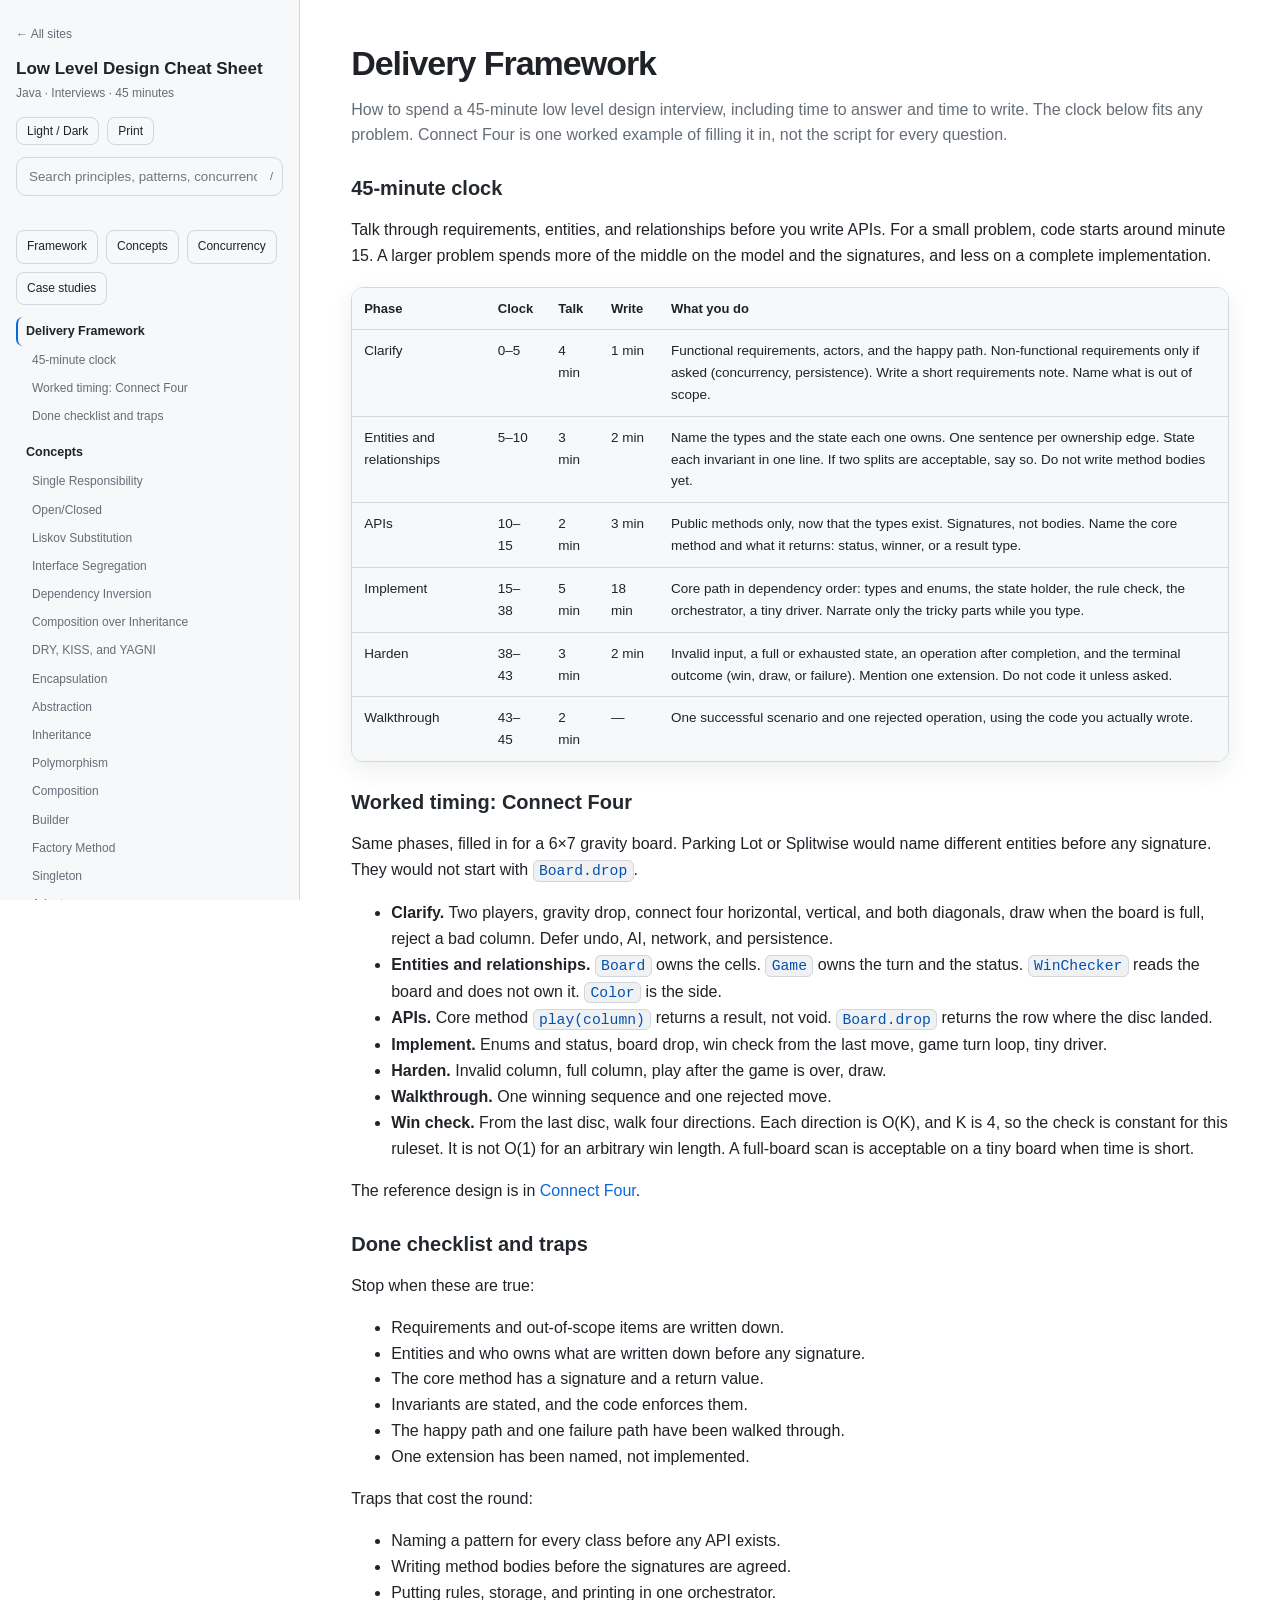
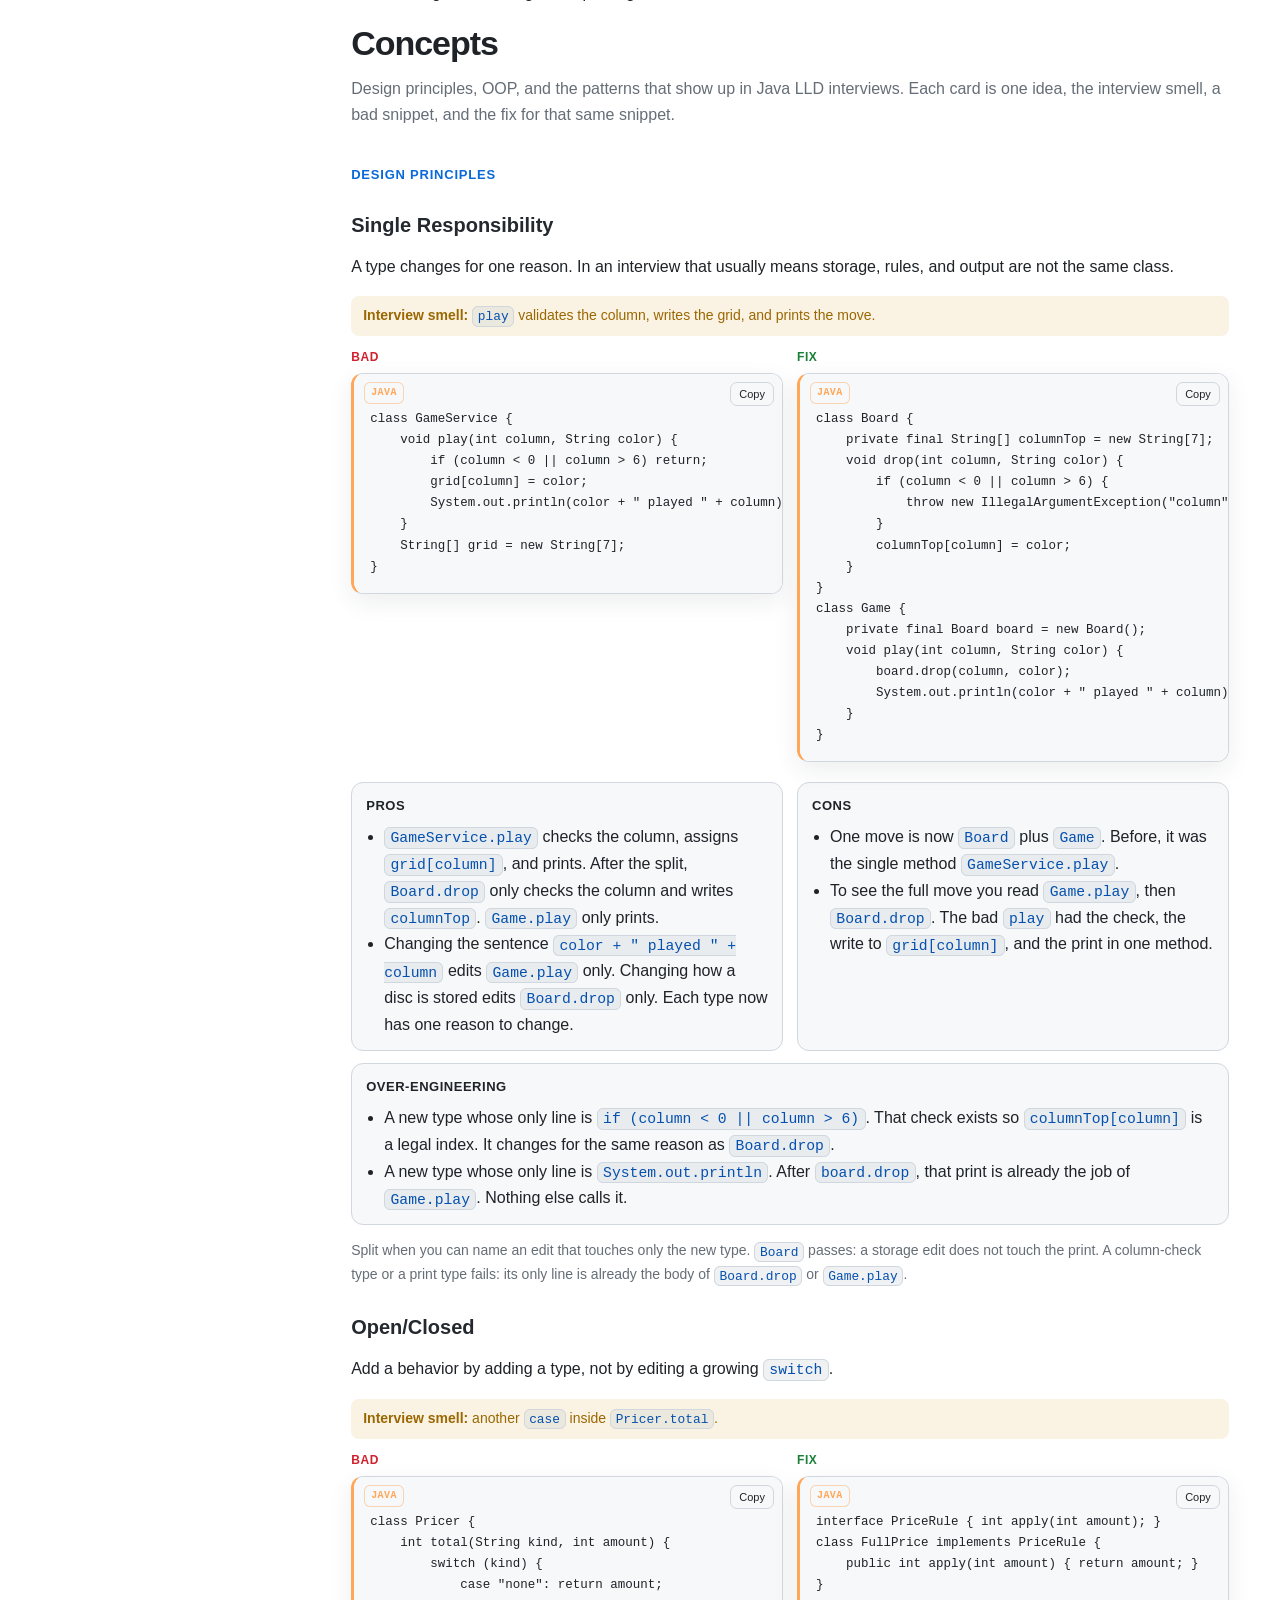
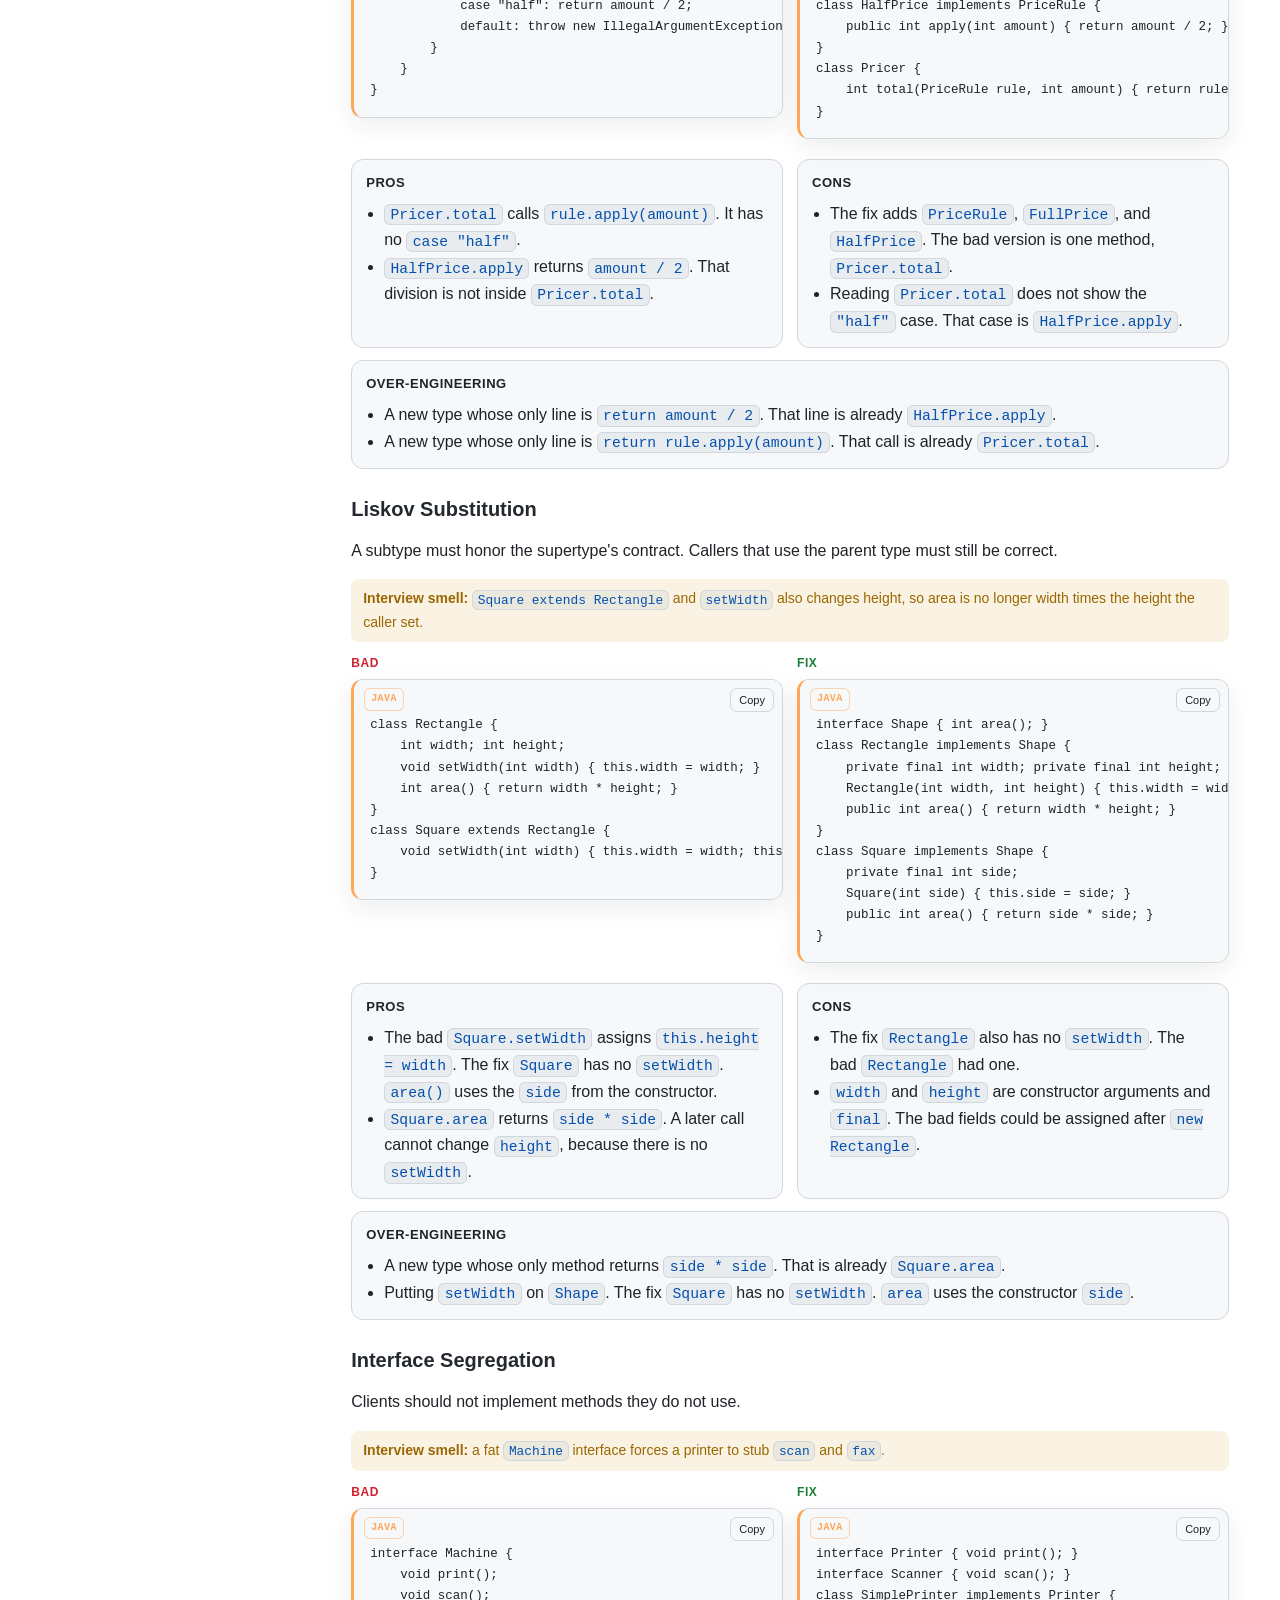
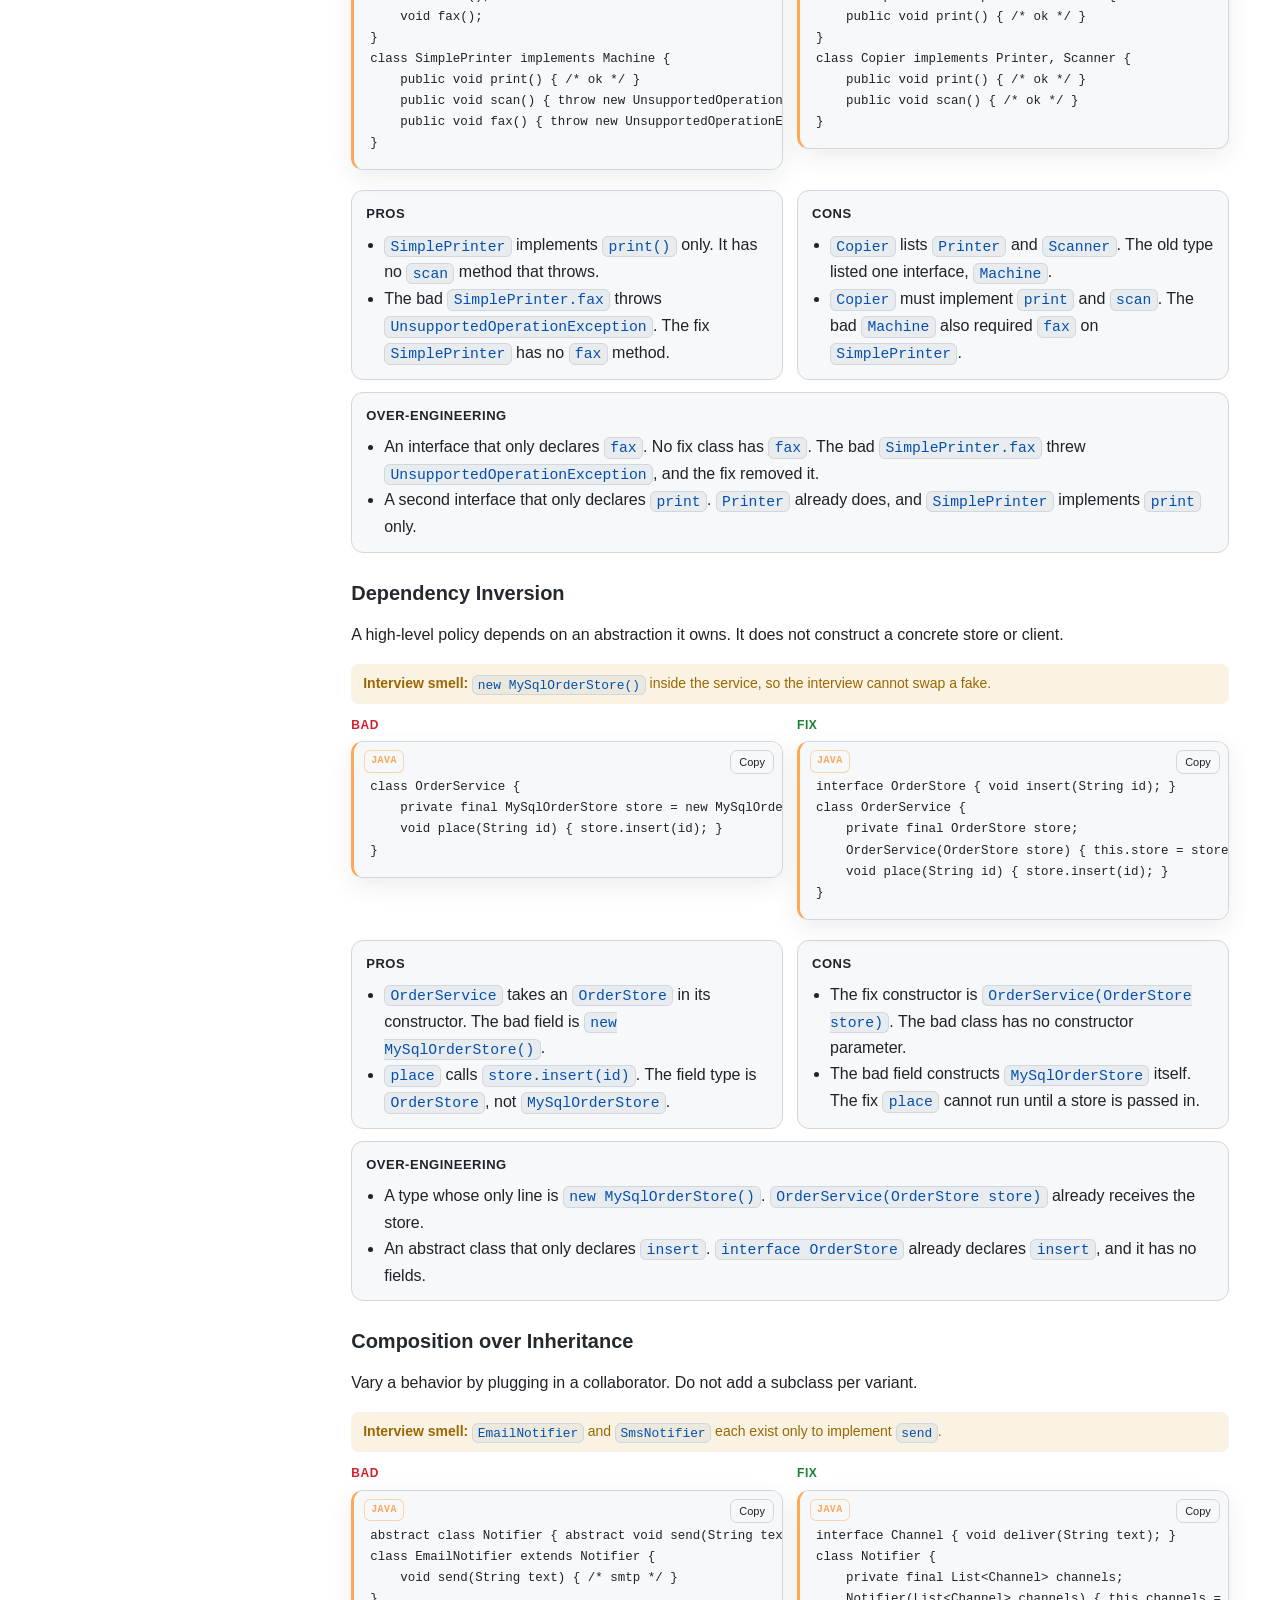
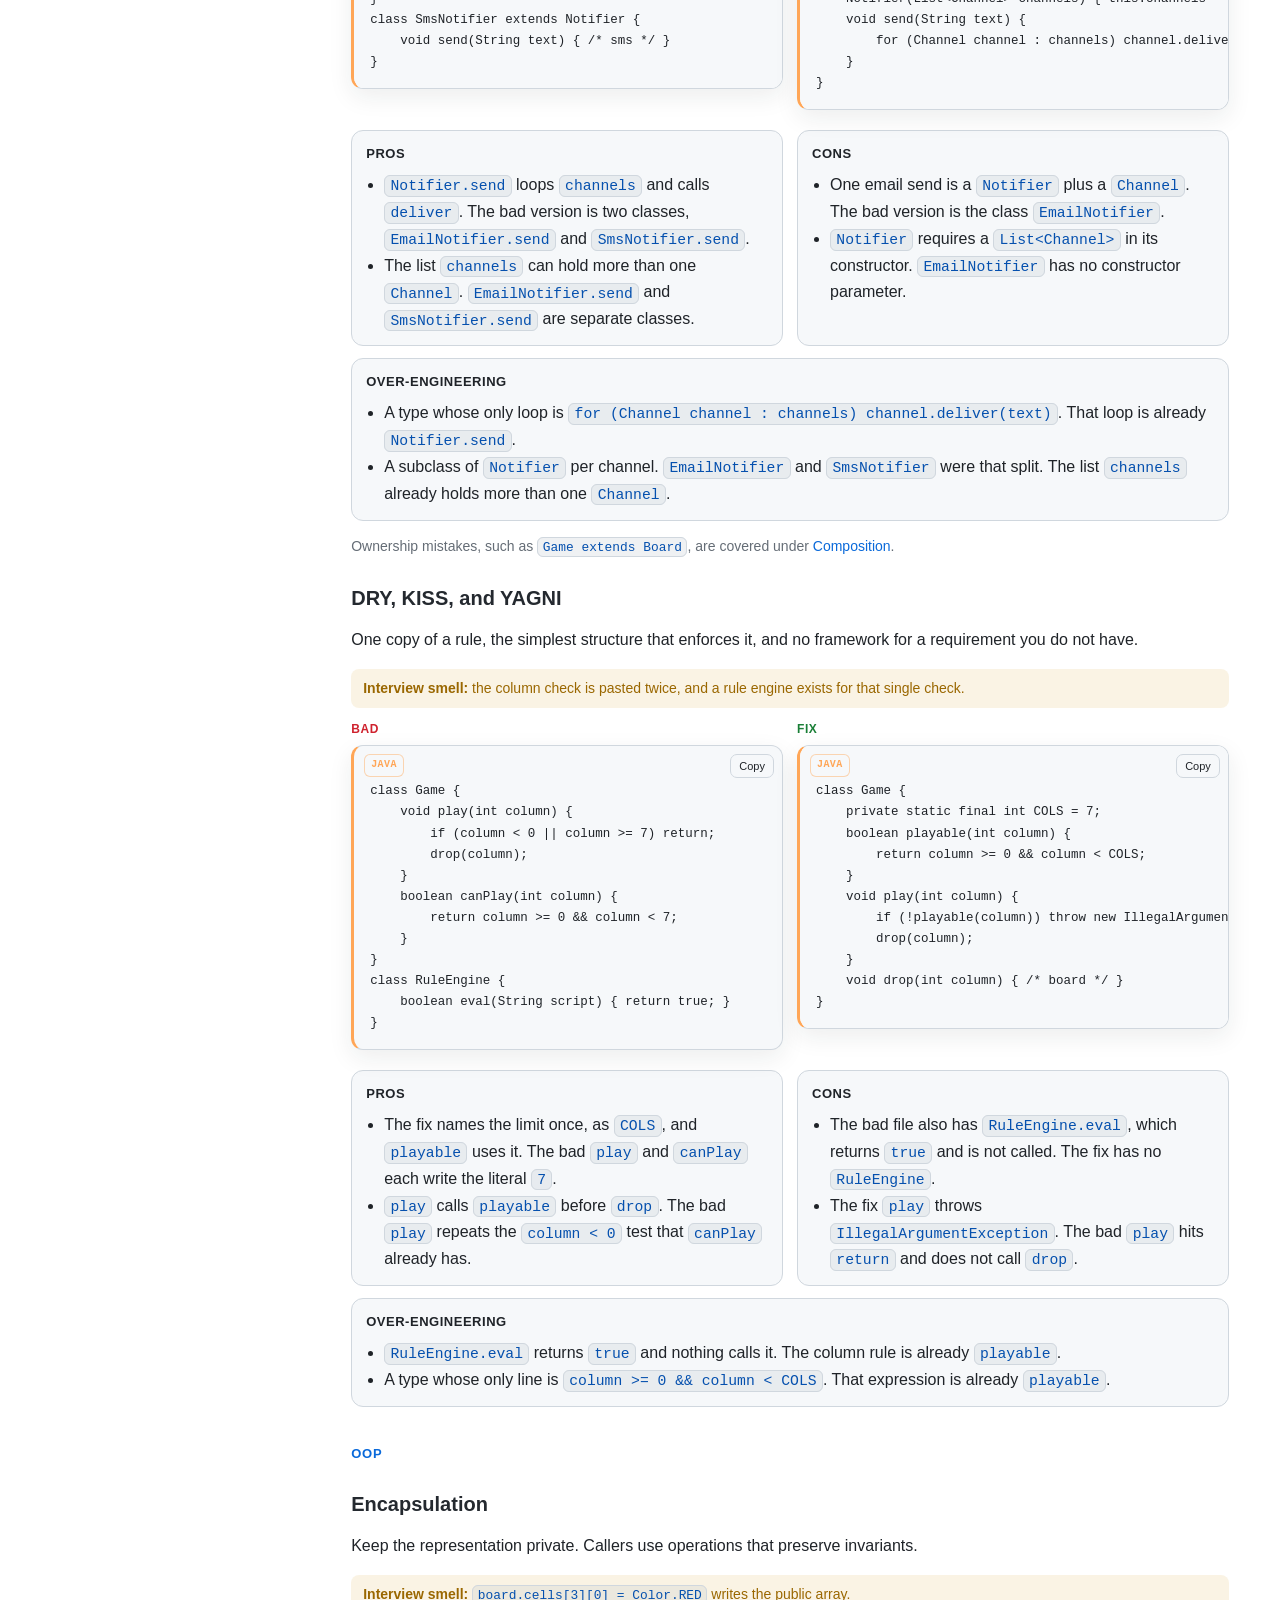
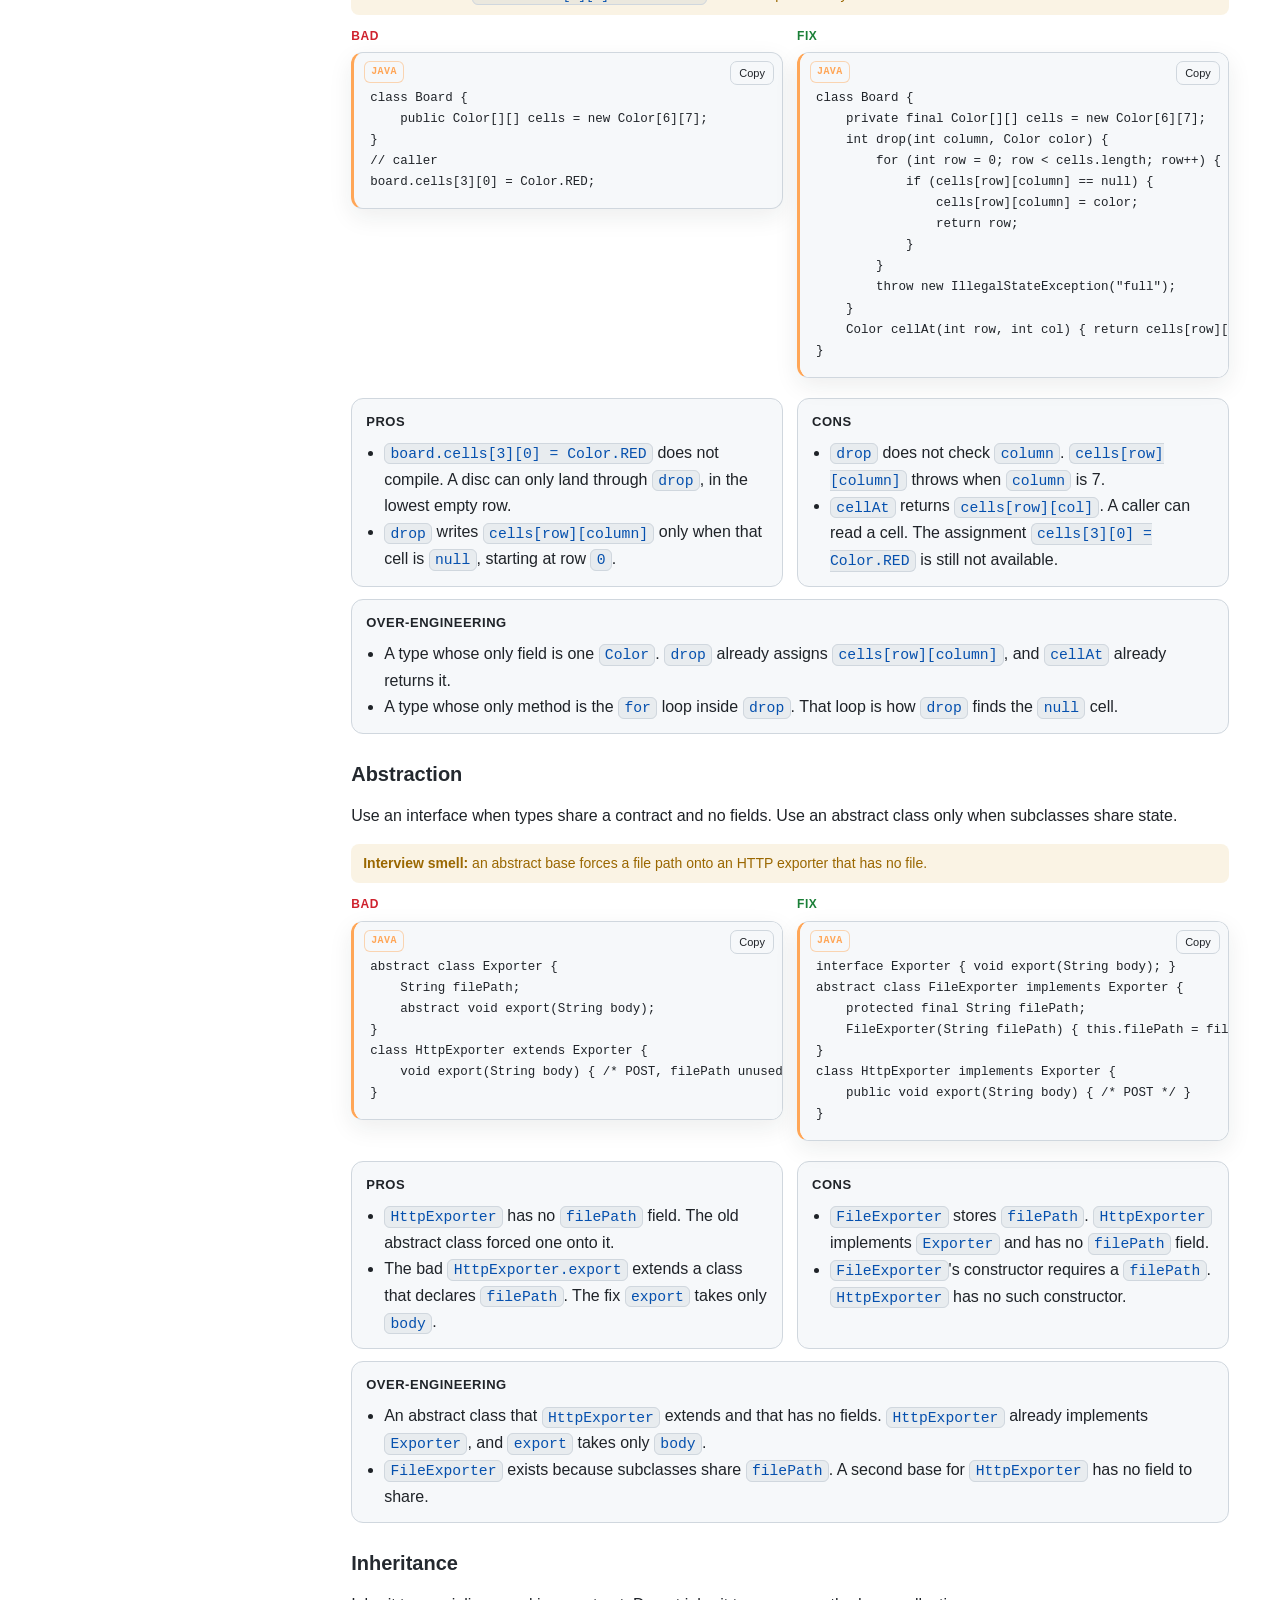
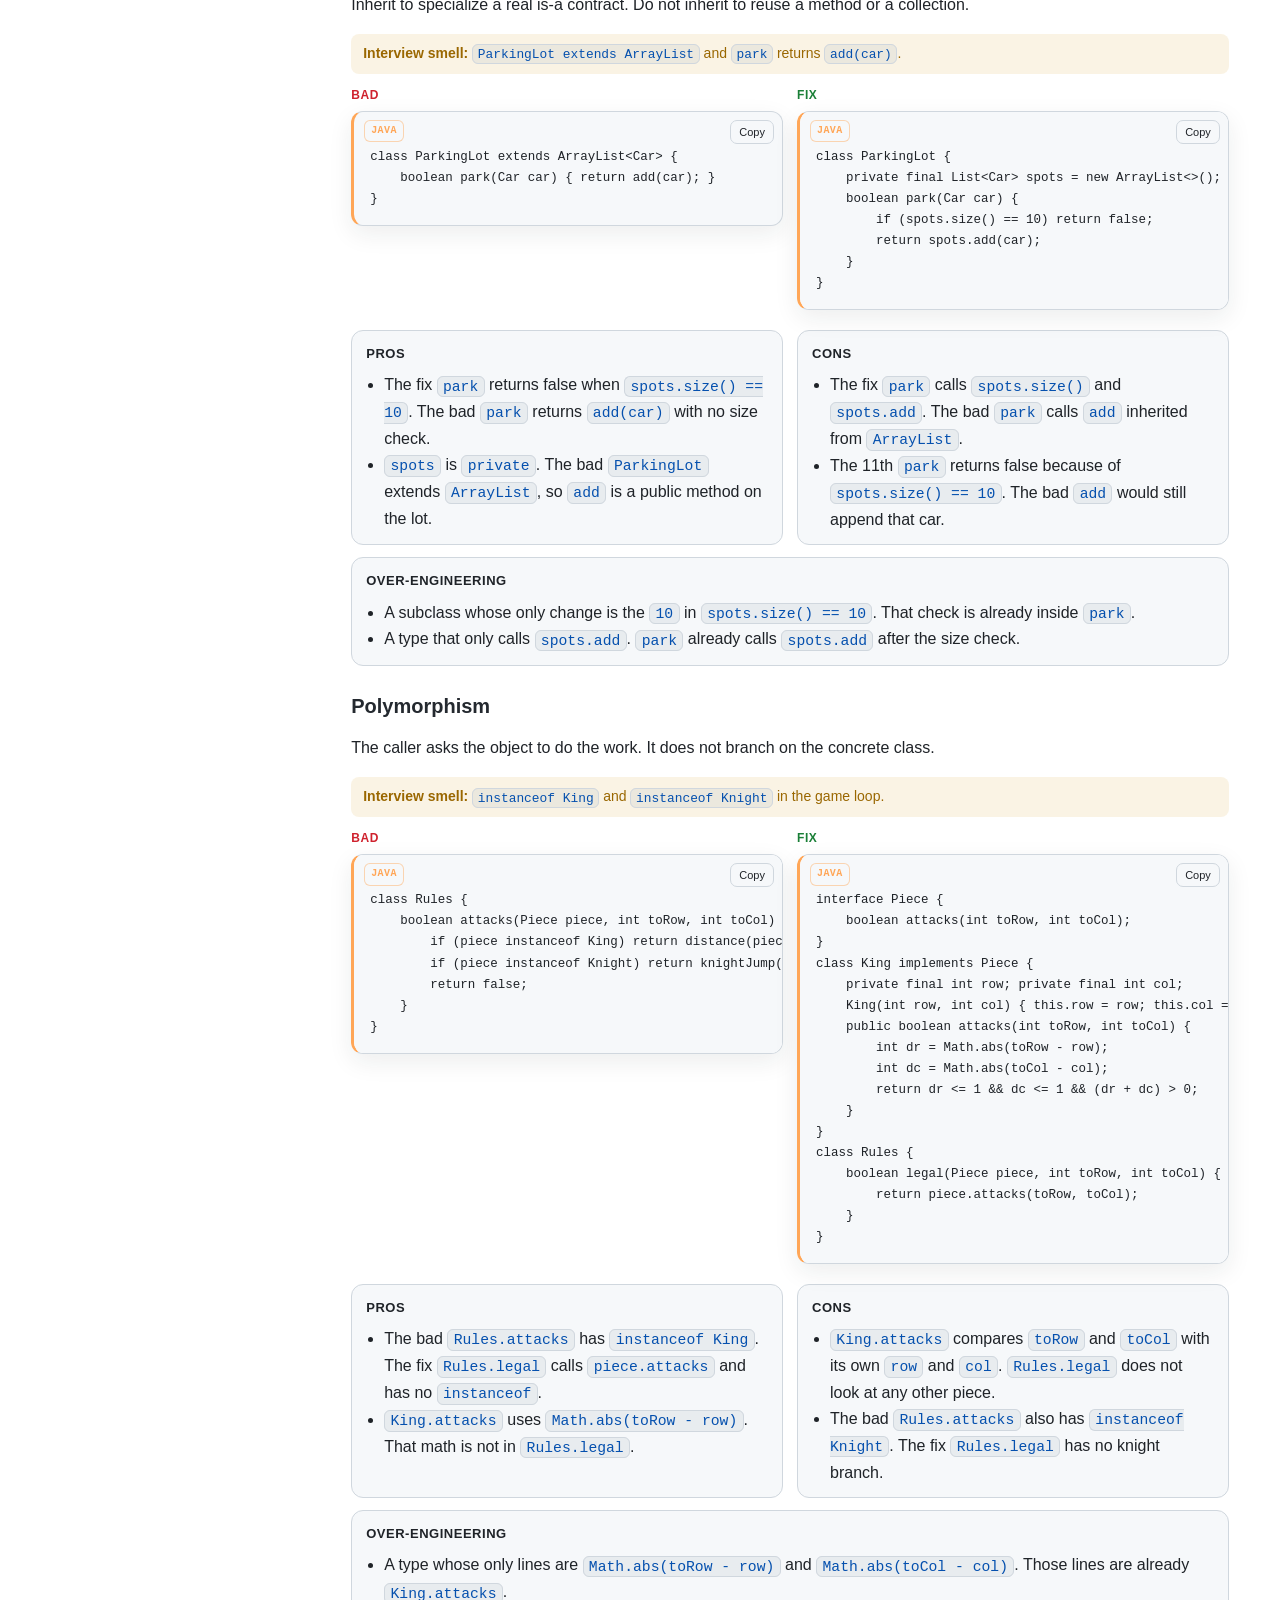
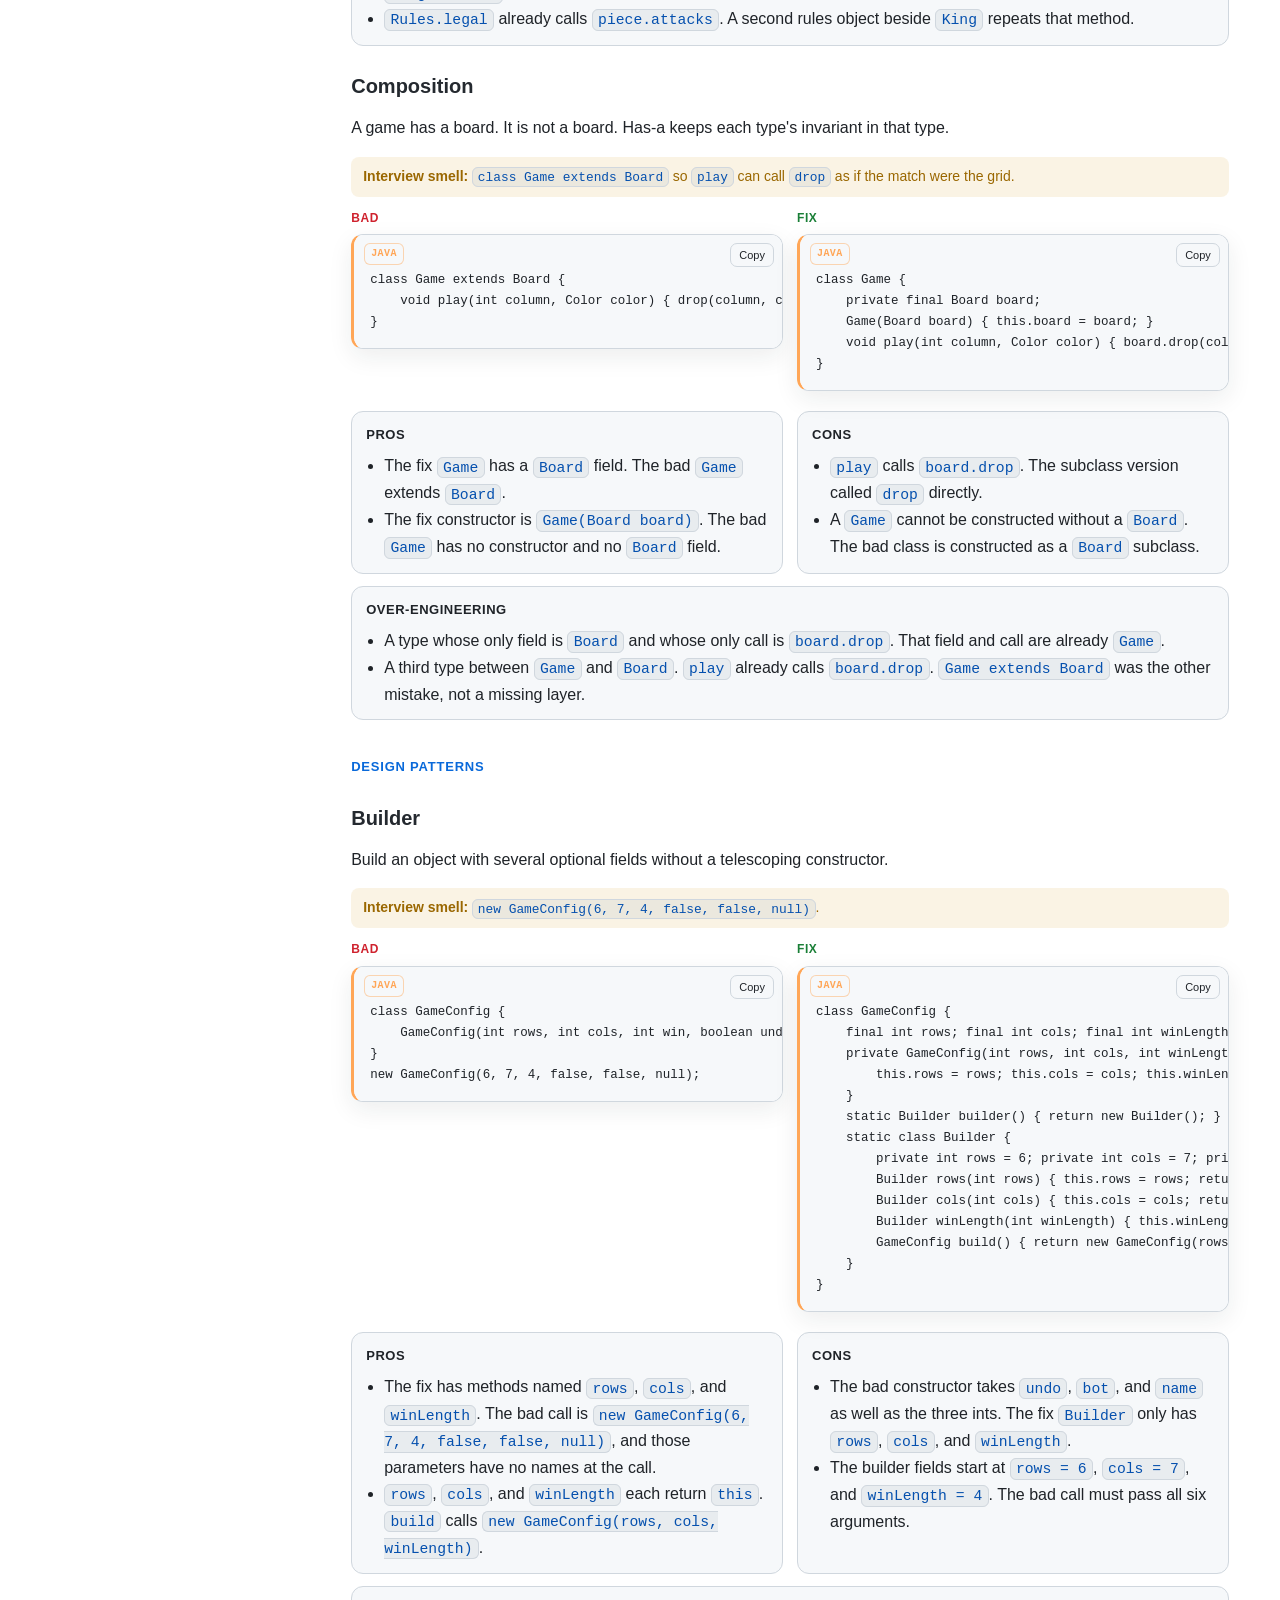
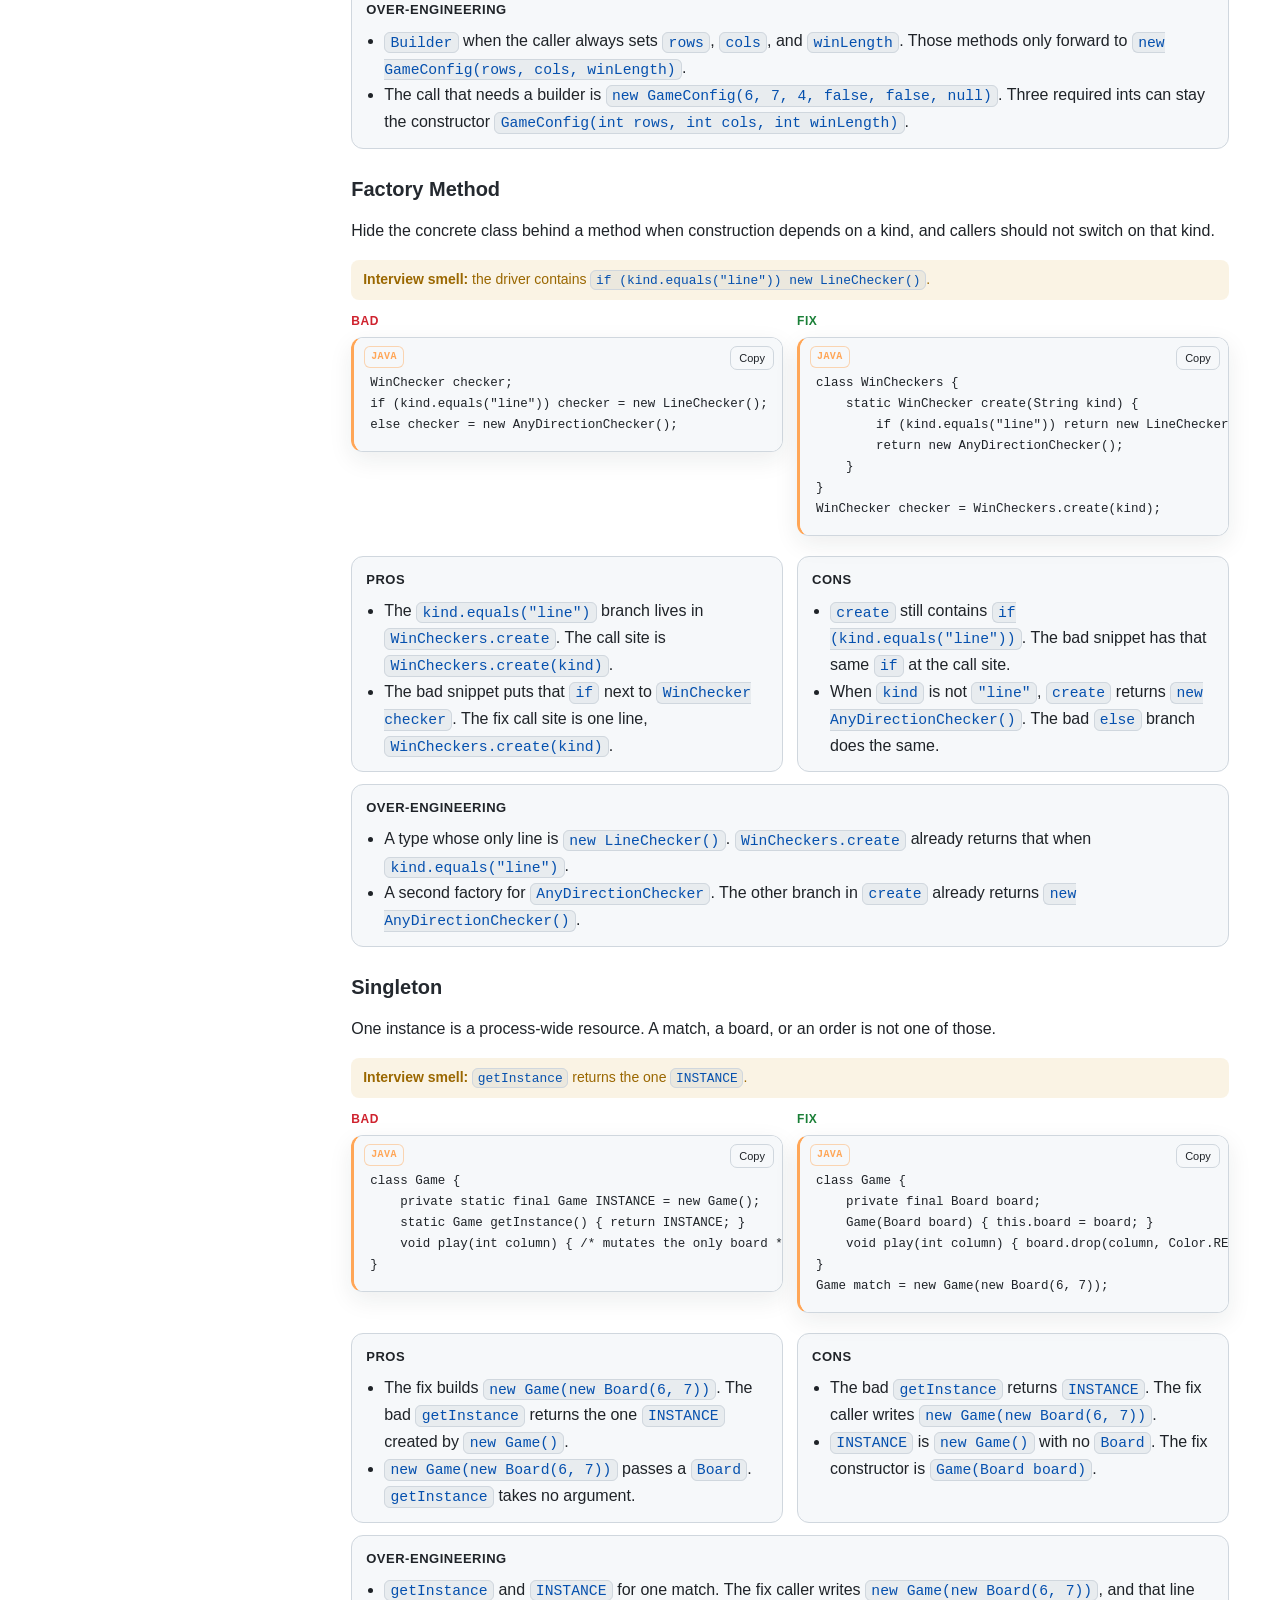
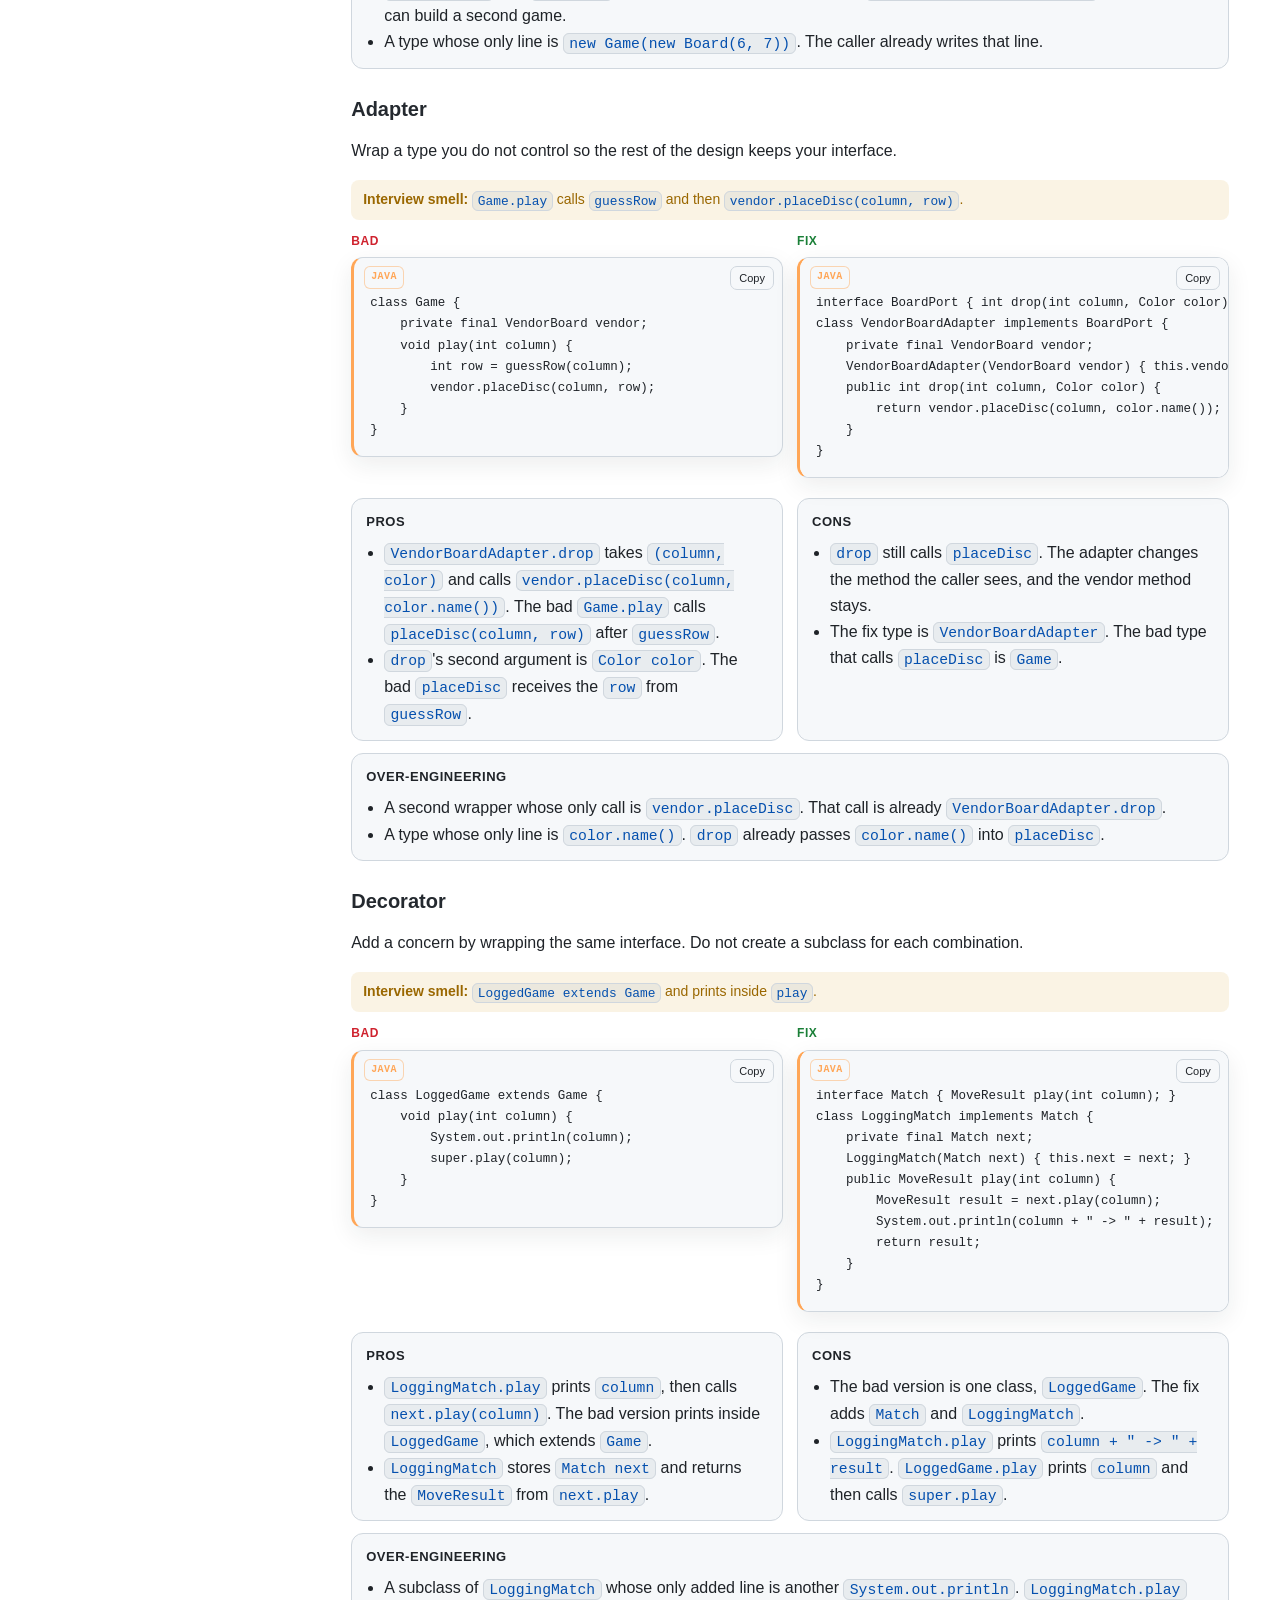
==== commit 945f7463: "Show where each LLD concept stops being worth another type. Also walk a Java binarySearch hit back t" ====
--- a/lld-cheat-sheet/index.html
+++ b/lld-cheat-sheet/index.html
@@ -265,6 +265,9 @@
 <div class="box"><p class="mini-title">Pros</p><ul><li><code>Pricer.total</code> calls <code>rule.apply(amount)</code>. It has no <code>case "half"</code>.</li><li><code>HalfPrice.apply</code> returns <code>amount / 2</code>. That division is not inside <code>Pricer.total</code>.</li></ul></div>
 <div class="box"><p class="mini-title">Cons</p><ul><li>The fix adds <code>PriceRule</code>, <code>FullPrice</code>, and <code>HalfPrice</code>. The bad version is one method, <code>Pricer.total</code>.</li><li>Reading <code>Pricer.total</code> does not show the <code>"half"</code> case. That case is <code>HalfPrice.apply</code>.</li></ul></div>
 </div>
+<div class="pros-cons">
+<div class="box" style="grid-column:1 / -1"><p class="mini-title">Over-engineering</p><ul><li>A new type whose only line is <code>return amount / 2</code>. That line is already <code>HalfPrice.apply</code>.</li><li>A new type whose only line is <code>return rule.apply(amount)</code>. That call is already <code>Pricer.total</code>.</li></ul></div>
+</div>
 </section>
 
 <section id="liskov-substitution" class="level2">
@@ -302,6 +305,9 @@
 <div class="box"><p class="mini-title">Pros</p><ul><li>The bad <code>Square.setWidth</code> assigns <code>this.height = width</code>. The fix <code>Square</code> has no <code>setWidth</code>. <code>area()</code> uses the <code>side</code> from the constructor.</li><li><code>Square.area</code> returns <code>side * side</code>. A later call cannot change <code>height</code>, because there is no <code>setWidth</code>.</li></ul></div>
 <div class="box"><p class="mini-title">Cons</p><ul><li>The fix <code>Rectangle</code> also has no <code>setWidth</code>. The bad <code>Rectangle</code> had one.</li><li><code>width</code> and <code>height</code> are constructor arguments and <code>final</code>. The bad fields could be assigned after <code>new Rectangle</code>.</li></ul></div>
 </div>
+<div class="pros-cons">
+<div class="box" style="grid-column:1 / -1"><p class="mini-title">Over-engineering</p><ul><li>A new type whose only method returns <code>side * side</code>. That is already <code>Square.area</code>.</li><li>Putting <code>setWidth</code> on <code>Shape</code>. The fix <code>Square</code> has no <code>setWidth</code>. <code>area</code> uses the constructor <code>side</code>.</li></ul></div>
+</div>
 </section>
 
 <section id="interface-segregation" class="level2">
@@ -338,6 +344,9 @@
 <div class="pros-cons">
 <div class="box"><p class="mini-title">Pros</p><ul><li><code>SimplePrinter</code> implements <code>print()</code> only. It has no <code>scan</code> method that throws.</li><li>The bad <code>SimplePrinter.fax</code> throws <code>UnsupportedOperationException</code>. The fix <code>SimplePrinter</code> has no <code>fax</code> method.</li></ul></div>
 <div class="box"><p class="mini-title">Cons</p><ul><li><code>Copier</code> lists <code>Printer</code> and <code>Scanner</code>. The old type listed one interface, <code>Machine</code>.</li><li><code>Copier</code> must implement <code>print</code> and <code>scan</code>. The bad <code>Machine</code> also required <code>fax</code> on <code>SimplePrinter</code>.</li></ul></div>
+</div>
+<div class="pros-cons">
+<div class="box" style="grid-column:1 / -1"><p class="mini-title">Over-engineering</p><ul><li>An interface that only declares <code>fax</code>. No fix class has <code>fax</code>. The bad <code>SimplePrinter.fax</code> threw <code>UnsupportedOperationException</code>, and the fix removed it.</li><li>A second interface that only declares <code>print</code>. <code>Printer</code> already does, and <code>SimplePrinter</code> implements <code>print</code> only.</li></ul></div>
 </div>
 </section>
 
@@ -366,6 +375,9 @@
 <div class="pros-cons">
 <div class="box"><p class="mini-title">Pros</p><ul><li><code>OrderService</code> takes an <code>OrderStore</code> in its constructor. The bad field is <code>new MySqlOrderStore()</code>.</li><li><code>place</code> calls <code>store.insert(id)</code>. The field type is <code>OrderStore</code>, not <code>MySqlOrderStore</code>.</li></ul></div>
 <div class="box"><p class="mini-title">Cons</p><ul><li>The fix constructor is <code>OrderService(OrderStore store)</code>. The bad class has no constructor parameter.</li><li>The bad field constructs <code>MySqlOrderStore</code> itself. The fix <code>place</code> cannot run until a store is passed in.</li></ul></div>
+</div>
+<div class="pros-cons">
+<div class="box" style="grid-column:1 / -1"><p class="mini-title">Over-engineering</p><ul><li>A type whose only line is <code>new MySqlOrderStore()</code>. <code>OrderService(OrderStore store)</code> already receives the store.</li><li>An abstract class that only declares <code>insert</code>. <code>interface OrderStore</code> already declares <code>insert</code>, and it has no fields.</li></ul></div>
 </div>
 </section>
 
@@ -400,6 +412,9 @@
 <div class="box"><p class="mini-title">Pros</p><ul><li><code>Notifier.send</code> loops <code>channels</code> and calls <code>deliver</code>. The bad version is two classes, <code>EmailNotifier.send</code> and <code>SmsNotifier.send</code>.</li><li>The list <code>channels</code> can hold more than one <code>Channel</code>. <code>EmailNotifier.send</code> and <code>SmsNotifier.send</code> are separate classes.</li></ul></div>
 <div class="box"><p class="mini-title">Cons</p><ul><li>One email send is a <code>Notifier</code> plus a <code>Channel</code>. The bad version is the class <code>EmailNotifier</code>.</li><li><code>Notifier</code> requires a <code>List&lt;Channel&gt;</code> in its constructor. <code>EmailNotifier</code> has no constructor parameter.</li></ul></div>
 </div>
+<div class="pros-cons">
+<div class="box" style="grid-column:1 / -1"><p class="mini-title">Over-engineering</p><ul><li>A type whose only loop is <code>for (Channel channel : channels) channel.deliver(text)</code>. That loop is already <code>Notifier.send</code>.</li><li>A subclass of <code>Notifier</code> per channel. <code>EmailNotifier</code> and <code>SmsNotifier</code> were that split. The list <code>channels</code> already holds more than one <code>Channel</code>.</li></ul></div>
+</div>
 <p class="note">Ownership mistakes, such as <code>Game extends Board</code>, are covered under <a href="#composition">Composition</a>.</p>
 </section>
 
@@ -441,6 +456,9 @@
 <div class="pros-cons">
 <div class="box"><p class="mini-title">Pros</p><ul><li>The fix names the limit once, as <code>COLS</code>, and <code>playable</code> uses it. The bad <code>play</code> and <code>canPlay</code> each write the literal <code>7</code>.</li><li><code>play</code> calls <code>playable</code> before <code>drop</code>. The bad <code>play</code> repeats the <code>column &lt; 0</code> test that <code>canPlay</code> already has.</li></ul></div>
 <div class="box"><p class="mini-title">Cons</p><ul><li>The bad file also has <code>RuleEngine.eval</code>, which returns <code>true</code> and is not called. The fix has no <code>RuleEngine</code>.</li><li>The fix <code>play</code> throws <code>IllegalArgumentException</code>. The bad <code>play</code> hits <code>return</code> and does not call <code>drop</code>.</li></ul></div>
+</div>
+<div class="pros-cons">
+<div class="box" style="grid-column:1 / -1"><p class="mini-title">Over-engineering</p><ul><li><code>RuleEngine.eval</code> returns <code>true</code> and nothing calls it. The column rule is already <code>playable</code>.</li><li>A type whose only line is <code>column &gt;= 0 &amp;&amp; column &lt; COLS</code>. That expression is already <code>playable</code>.</li></ul></div>
 </div>
 </section>
 
@@ -480,6 +498,9 @@
 <div class="box"><p class="mini-title">Pros</p><ul><li><code>board.cells[3][0] = Color.RED</code> does not compile. A disc can only land through <code>drop</code>, in the lowest empty row.</li><li><code>drop</code> writes <code>cells[row][column]</code> only when that cell is <code>null</code>, starting at row <code>0</code>.</li></ul></div>
 <div class="box"><p class="mini-title">Cons</p><ul><li><code>drop</code> does not check <code>column</code>. <code>cells[row][column]</code> throws when <code>column</code> is 7.</li><li><code>cellAt</code> returns <code>cells[row][col]</code>. A caller can read a cell. The assignment <code>cells[3][0] = Color.RED</code> is still not available.</li></ul></div>
 </div>
+<div class="pros-cons">
+<div class="box" style="grid-column:1 / -1"><p class="mini-title">Over-engineering</p><ul><li>A type whose only field is one <code>Color</code>. <code>drop</code> already assigns <code>cells[row][column]</code>, and <code>cellAt</code> already returns it.</li><li>A type whose only method is the <code>for</code> loop inside <code>drop</code>. That loop is how <code>drop</code> finds the <code>null</code> cell.</li></ul></div>
+</div>
 </section>
 
 <section id="abstraction" class="level2">
@@ -512,6 +533,9 @@
 <div class="pros-cons">
 <div class="box"><p class="mini-title">Pros</p><ul><li><code>HttpExporter</code> has no <code>filePath</code> field. The old abstract class forced one onto it.</li><li>The bad <code>HttpExporter.export</code> extends a class that declares <code>filePath</code>. The fix <code>export</code> takes only <code>body</code>.</li></ul></div>
 <div class="box"><p class="mini-title">Cons</p><ul><li><code>FileExporter</code> stores <code>filePath</code>. <code>HttpExporter</code> implements <code>Exporter</code> and has no <code>filePath</code> field.</li><li><code>FileExporter</code>'s constructor requires a <code>filePath</code>. <code>HttpExporter</code> has no such constructor.</li></ul></div>
+</div>
+<div class="pros-cons">
+<div class="box" style="grid-column:1 / -1"><p class="mini-title">Over-engineering</p><ul><li>An abstract class that <code>HttpExporter</code> extends and that has no fields. <code>HttpExporter</code> already implements <code>Exporter</code>, and <code>export</code> takes only <code>body</code>.</li><li><code>FileExporter</code> exists because subclasses share <code>filePath</code>. A second base for <code>HttpExporter</code> has no field to share.</li></ul></div>
 </div>
 </section>
 
@@ -540,6 +564,9 @@
 <div class="pros-cons">
 <div class="box"><p class="mini-title">Pros</p><ul><li>The fix <code>park</code> returns false when <code>spots.size() == 10</code>. The bad <code>park</code> returns <code>add(car)</code> with no size check.</li><li><code>spots</code> is <code>private</code>. The bad <code>ParkingLot</code> extends <code>ArrayList</code>, so <code>add</code> is a public method on the lot.</li></ul></div>
 <div class="box"><p class="mini-title">Cons</p><ul><li>The fix <code>park</code> calls <code>spots.size()</code> and <code>spots.add</code>. The bad <code>park</code> calls <code>add</code> inherited from <code>ArrayList</code>.</li><li>The 11th <code>park</code> returns false because of <code>spots.size() == 10</code>. The bad <code>add</code> would still append that car.</li></ul></div>
+</div>
+<div class="pros-cons">
+<div class="box" style="grid-column:1 / -1"><p class="mini-title">Over-engineering</p><ul><li>A subclass whose only change is the <code>10</code> in <code>spots.size() == 10</code>. That check is already inside <code>park</code>.</li><li>A type that only calls <code>spots.add</code>. <code>park</code> already calls <code>spots.add</code> after the size check.</li></ul></div>
 </div>
 </section>
 
@@ -583,6 +610,9 @@
 <div class="box"><p class="mini-title">Pros</p><ul><li>The bad <code>Rules.attacks</code> has <code>instanceof King</code>. The fix <code>Rules.legal</code> calls <code>piece.attacks</code> and has no <code>instanceof</code>.</li><li><code>King.attacks</code> uses <code>Math.abs(toRow - row)</code>. That math is not in <code>Rules.legal</code>.</li></ul></div>
 <div class="box"><p class="mini-title">Cons</p><ul><li><code>King.attacks</code> compares <code>toRow</code> and <code>toCol</code> with its own <code>row</code> and <code>col</code>. <code>Rules.legal</code> does not look at any other piece.</li><li>The bad <code>Rules.attacks</code> also has <code>instanceof Knight</code>. The fix <code>Rules.legal</code> has no knight branch.</li></ul></div>
 </div>
+<div class="pros-cons">
+<div class="box" style="grid-column:1 / -1"><p class="mini-title">Over-engineering</p><ul><li>A type whose only lines are <code>Math.abs(toRow - row)</code> and <code>Math.abs(toCol - col)</code>. Those lines are already <code>King.attacks</code>.</li><li><code>Rules.legal</code> already calls <code>piece.attacks</code>. A second rules object beside <code>King</code> repeats that method.</li></ul></div>
+</div>
 </section>
 
 <section id="composition" class="level2">
@@ -608,6 +638,9 @@
 <div class="pros-cons">
 <div class="box"><p class="mini-title">Pros</p><ul><li>The fix <code>Game</code> has a <code>Board</code> field. The bad <code>Game</code> extends <code>Board</code>.</li><li>The fix constructor is <code>Game(Board board)</code>. The bad <code>Game</code> has no constructor and no <code>Board</code> field.</li></ul></div>
 <div class="box"><p class="mini-title">Cons</p><ul><li><code>play</code> calls <code>board.drop</code>. The subclass version called <code>drop</code> directly.</li><li>A <code>Game</code> cannot be constructed without a <code>Board</code>. The bad class is constructed as a <code>Board</code> subclass.</li></ul></div>
+</div>
+<div class="pros-cons">
+<div class="box" style="grid-column:1 / -1"><p class="mini-title">Over-engineering</p><ul><li>A type whose only field is <code>Board</code> and whose only call is <code>board.drop</code>. That field and call are already <code>Game</code>.</li><li>A third type between <code>Game</code> and <code>Board</code>. <code>play</code> already calls <code>board.drop</code>. <code>Game extends Board</code> was the other mistake, not a missing layer.</li></ul></div>
 </div>
 </section>
 
@@ -647,6 +680,9 @@
 <div class="box"><p class="mini-title">Pros</p><ul><li>The fix has methods named <code>rows</code>, <code>cols</code>, and <code>winLength</code>. The bad call is <code>new GameConfig(6, 7, 4, false, false, null)</code>, and those parameters have no names at the call.</li><li><code>rows</code>, <code>cols</code>, and <code>winLength</code> each return <code>this</code>. <code>build</code> calls <code>new GameConfig(rows, cols, winLength)</code>.</li></ul></div>
 <div class="box"><p class="mini-title">Cons</p><ul><li>The bad constructor takes <code>undo</code>, <code>bot</code>, and <code>name</code> as well as the three ints. The fix <code>Builder</code> only has <code>rows</code>, <code>cols</code>, and <code>winLength</code>.</li><li>The builder fields start at <code>rows = 6</code>, <code>cols = 7</code>, and <code>winLength = 4</code>. The bad call must pass all six arguments.</li></ul></div>
 </div>
+<div class="pros-cons">
+<div class="box" style="grid-column:1 / -1"><p class="mini-title">Over-engineering</p><ul><li><code>Builder</code> when the caller always sets <code>rows</code>, <code>cols</code>, and <code>winLength</code>. Those methods only forward to <code>new GameConfig(rows, cols, winLength)</code>.</li><li>The call that needs a builder is <code>new GameConfig(6, 7, 4, false, false, null)</code>. Three required ints can stay the constructor <code>GameConfig(int rows, int cols, int winLength)</code>.</li></ul></div>
+</div>
 </section>
 
 <section id="factory-method" class="level2">
@@ -675,6 +711,9 @@
 <div class="box"><p class="mini-title">Pros</p><ul><li>The <code>kind.equals("line")</code> branch lives in <code>WinCheckers.create</code>. The call site is <code>WinCheckers.create(kind)</code>.</li><li>The bad snippet puts that <code>if</code> next to <code>WinChecker checker</code>. The fix call site is one line, <code>WinCheckers.create(kind)</code>.</li></ul></div>
 <div class="box"><p class="mini-title">Cons</p><ul><li><code>create</code> still contains <code>if (kind.equals("line"))</code>. The bad snippet has that same <code>if</code> at the call site.</li><li>When <code>kind</code> is not <code>"line"</code>, <code>create</code> returns <code>new AnyDirectionChecker()</code>. The bad <code>else</code> branch does the same.</li></ul></div>
 </div>
+<div class="pros-cons">
+<div class="box" style="grid-column:1 / -1"><p class="mini-title">Over-engineering</p><ul><li>A type whose only line is <code>new LineChecker()</code>. <code>WinCheckers.create</code> already returns that when <code>kind.equals("line")</code>.</li><li>A second factory for <code>AnyDirectionChecker</code>. The other branch in <code>create</code> already returns <code>new AnyDirectionChecker()</code>.</li></ul></div>
+</div>
 </section>
 
 <section id="singleton" class="level2">
@@ -703,6 +742,9 @@
 <div class="pros-cons">
 <div class="box"><p class="mini-title">Pros</p><ul><li>The fix builds <code>new Game(new Board(6, 7))</code>. The bad <code>getInstance</code> returns the one <code>INSTANCE</code> created by <code>new Game()</code>.</li><li><code>new Game(new Board(6, 7))</code> passes a <code>Board</code>. <code>getInstance</code> takes no argument.</li></ul></div>
 <div class="box"><p class="mini-title">Cons</p><ul><li>The bad <code>getInstance</code> returns <code>INSTANCE</code>. The fix caller writes <code>new Game(new Board(6, 7))</code>.</li><li><code>INSTANCE</code> is <code>new Game()</code> with no <code>Board</code>. The fix constructor is <code>Game(Board board)</code>.</li></ul></div>
+</div>
+<div class="pros-cons">
+<div class="box" style="grid-column:1 / -1"><p class="mini-title">Over-engineering</p><ul><li><code>getInstance</code> and <code>INSTANCE</code> for one match. The fix caller writes <code>new Game(new Board(6, 7))</code>, and that line can build a second game.</li><li>A type whose only line is <code>new Game(new Board(6, 7))</code>. The caller already writes that line.</li></ul></div>
 </div>
 </section>
 
@@ -736,6 +778,9 @@
 <div class="pros-cons">
 <div class="box"><p class="mini-title">Pros</p><ul><li><code>VendorBoardAdapter.drop</code> takes <code>(column, color)</code> and calls <code>vendor.placeDisc(column, color.name())</code>. The bad <code>Game.play</code> calls <code>placeDisc(column, row)</code> after <code>guessRow</code>.</li><li><code>drop</code>'s second argument is <code>Color color</code>. The bad <code>placeDisc</code> receives the <code>row</code> from <code>guessRow</code>.</li></ul></div>
 <div class="box"><p class="mini-title">Cons</p><ul><li><code>drop</code> still calls <code>placeDisc</code>. The adapter changes the method the caller sees, and the vendor method stays.</li><li>The fix type is <code>VendorBoardAdapter</code>. The bad type that calls <code>placeDisc</code> is <code>Game</code>.</li></ul></div>
+</div>
+<div class="pros-cons">
+<div class="box" style="grid-column:1 / -1"><p class="mini-title">Over-engineering</p><ul><li>A second wrapper whose only call is <code>vendor.placeDisc</code>. That call is already <code>VendorBoardAdapter.drop</code>.</li><li>A type whose only line is <code>color.name()</code>. <code>drop</code> already passes <code>color.name()</code> into <code>placeDisc</code>.</li></ul></div>
 </div>
 </section>
 
@@ -771,6 +816,9 @@
 <div class="box"><p class="mini-title">Pros</p><ul><li><code>LoggingMatch.play</code> prints <code>column</code>, then calls <code>next.play(column)</code>. The bad version prints inside <code>LoggedGame</code>, which extends <code>Game</code>.</li><li><code>LoggingMatch</code> stores <code>Match next</code> and returns the <code>MoveResult</code> from <code>next.play</code>.</li></ul></div>
 <div class="box"><p class="mini-title">Cons</p><ul><li>The bad version is one class, <code>LoggedGame</code>. The fix adds <code>Match</code> and <code>LoggingMatch</code>.</li><li><code>LoggingMatch.play</code> prints <code>column + " -&gt; " + result</code>. <code>LoggedGame.play</code> prints <code>column</code> and then calls <code>super.play</code>.</li></ul></div>
 </div>
+<div class="pros-cons">
+<div class="box" style="grid-column:1 / -1"><p class="mini-title">Over-engineering</p><ul><li>A subclass of <code>LoggingMatch</code> whose only added line is another <code>System.out.println</code>. <code>LoggingMatch.play</code> already prints <code>column + " -&gt; " + result</code>.</li><li>A wrapper that only calls <code>next.play</code> and prints nothing. <code>LoggingMatch</code> already stores <code>Match next</code> and returns <code>next.play</code>.</li></ul></div>
+</div>
 </section>
 
 <section id="facade" class="level2">
@@ -802,6 +850,9 @@
 <div class="box"><p class="mini-title">Pros</p><ul><li><code>drop</code>, <code>isWin</code>, and <code>isFull</code> are inside <code>play</code>. The bad snippet is those same three calls written at the call site, where the <code>isFull</code> line can be skipped.</li><li>After those checks, <code>play</code> assigns <code>status</code> or calls <code>other(turn)</code>, then returns <code>MoveResult.of(status)</code>.</li></ul></div>
 <div class="box"><p class="mini-title">Cons</p><ul><li>The fix <code>play</code> uses <code>board</code>, <code>winChecker</code>, <code>status</code>, and <code>turn</code>, and this class body does not declare them.</li><li>The bad snippet has no method named <code>play</code>. The three calls sit at the call site.</li></ul></div>
 </div>
+<div class="pros-cons">
+<div class="box" style="grid-column:1 / -1"><p class="mini-title">Over-engineering</p><ul><li>A type whose only line is <code>play(column)</code>. <code>drop</code>, <code>isWin</code>, and <code>isFull</code> are already inside <code>Game.play</code>.</li><li>A separate type for <code>isWin</code> and another for <code>isFull</code>. <code>play</code> already runs both before <code>MoveResult.of(status)</code>.</li></ul></div>
+</div>
 <p class="note">Connect Four uses <code>Game.play</code> as this facade and leaves the scan in <code>WinChecker</code>.</p>
 </section>
 
@@ -838,6 +889,9 @@
 <div class="pros-cons">
 <div class="box"><p class="mini-title">Pros</p><ul><li><code>play</code> returns <code>moves.chooseColumn(board, color)</code>. It has no <code>mode.equals("bot")</code>.</li><li><code>CenterBot.chooseColumn</code> returns <code>board.cols() / 2</code>. The bad bot branch returns <code>3</code>.</li></ul></div>
 <div class="box"><p class="mini-title">Cons</p><ul><li>The bad <code>play</code> calls <code>readColumn()</code> directly. The fix <code>Game</code> stores a <code>MoveStrategy</code> field, and <code>play</code> calls <code>moves.chooseColumn</code>.</li><li>The fix constructor requires a <code>MoveStrategy</code>. The bad <code>play</code> takes a <code>String mode</code>.</li></ul></div>
+</div>
+<div class="pros-cons">
+<div class="box" style="grid-column:1 / -1"><p class="mini-title">Over-engineering</p><ul><li>One <code>CenterBot</code> when <code>chooseColumn</code> only returns <code>board.cols() / 2</code> and <code>play</code> only calls <code>moves.chooseColumn</code>. That division can live in <code>play</code> until a second <code>chooseColumn</code> exists.</li><li>The bad <code>play</code> returned <code>3</code> when <code>mode.equals("bot")</code>. A strategy class for that single return is an extra type around one number.</li></ul></div>
 </div>
 </section>
 
@@ -872,6 +926,9 @@
 <div class="pros-cons">
 <div class="box"><p class="mini-title">Pros</p><ul><li><code>notifyMove</code> loops <code>listeners</code> and calls <code>onMove</code>. The bad <code>play</code> calls <code>scoreboard.record(column)</code> by name.</li><li><code>addListener</code> adds to <code>listeners</code>. <code>notifyMove</code> is the method that walks that list.</li></ul></div>
 <div class="box"><p class="mini-title">Cons</p><ul><li>The bad <code>play</code> calls <code>printer.print</code> and <code>scoreboard.record</code> directly. The fix adds <code>listeners</code>, <code>addListener</code>, and <code>notifyMove</code>.</li><li>The bad <code>play</code> takes only <code>column</code>. <code>notifyMove</code> also takes a <code>MoveResult</code>.</li></ul></div>
+</div>
+<div class="pros-cons">
+<div class="box" style="grid-column:1 / -1"><p class="mini-title">Over-engineering</p><ul><li>A type whose only lines are <code>listeners.add</code> and the <code>for</code> loop. Those lines are already <code>addListener</code> and <code>notifyMove</code>.</li><li>A separate listener type for <code>printer.print</code> and another for <code>scoreboard.record</code>. Both can be <code>MoveListener.onMove</code>.</li></ul></div>
 </div>
 </section>
 
@@ -904,6 +961,9 @@
 <div class="pros-cons">
 <div class="box"><p class="mini-title">Pros</p><ul><li><code>play</code> returns <code>MoveResult.failed(PlayFailure.GAME_OVER)</code> when <code>status != GameStatus.IN_PROGRESS</code>. The bad <code>WonState.onPlay</code> calls <code>game.reject()</code>.</li><li>When <code>status</code> is <code>IN_PROGRESS</code>, <code>play</code> returns <code>MoveResult.inProgress()</code>.</li></ul></div>
 <div class="box"><p class="mini-title">Cons</p><ul><li>The fix is an <code>enum GameStatus</code> and one <code>if</code> in <code>play</code>. The bad version is the interface <code>Status</code> and the class <code>WonState</code>.</li><li>The bad block shows only <code>WonState</code>. The fix enum lists <code>IN_PROGRESS</code>, <code>WIN</code>, and <code>DRAW</code>.</li></ul></div>
+</div>
+<div class="pros-cons">
+<div class="box" style="grid-column:1 / -1"><p class="mini-title">Over-engineering</p><ul><li><code>WonState.onPlay</code> only calls <code>game.reject()</code>. The fix <code>play</code> returns <code>MoveResult.failed(PlayFailure.GAME_OVER)</code> when <code>status != GameStatus.IN_PROGRESS</code>.</li><li>A class for <code>WIN</code> and a class for <code>DRAW</code>. The enum already lists <code>IN_PROGRESS</code>, <code>WIN</code>, and <code>DRAW</code>, and <code>play</code> has one <code>if</code>.</li></ul></div>
 </div>
 </section>
 </section>
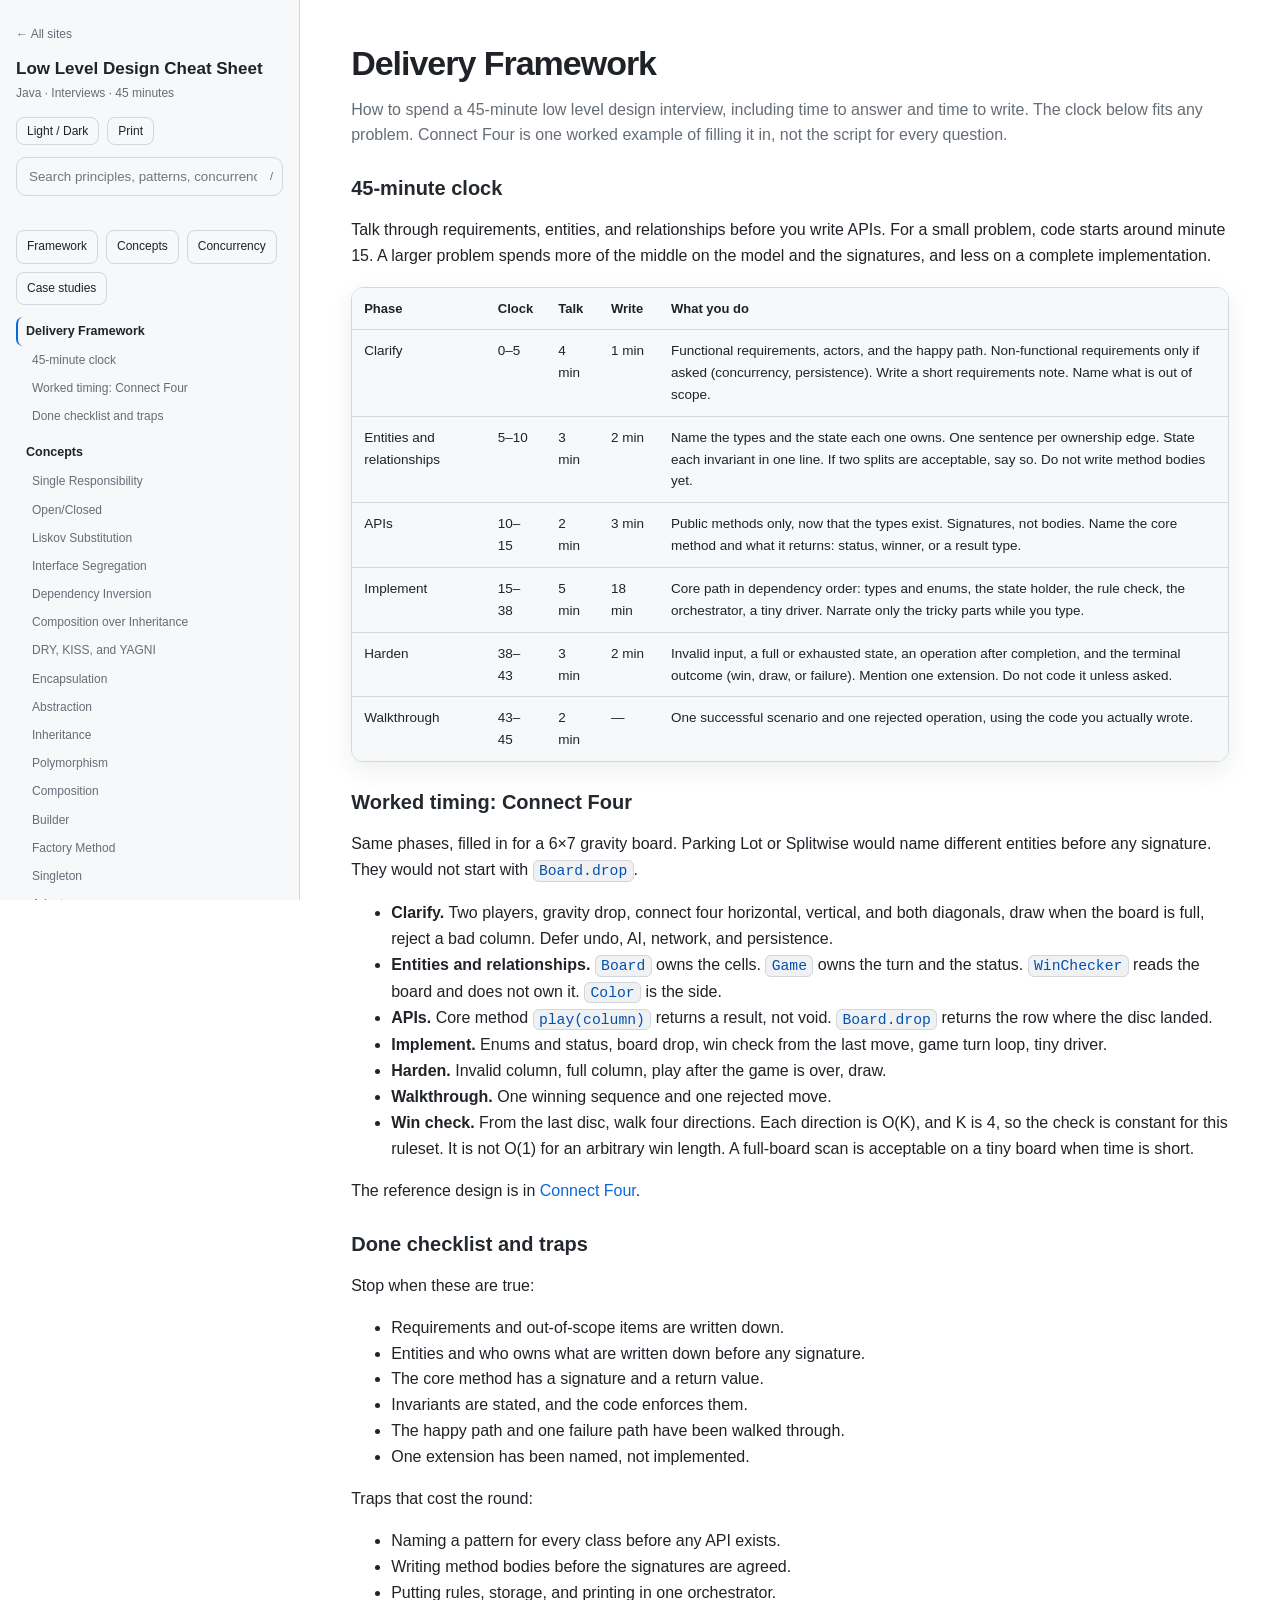
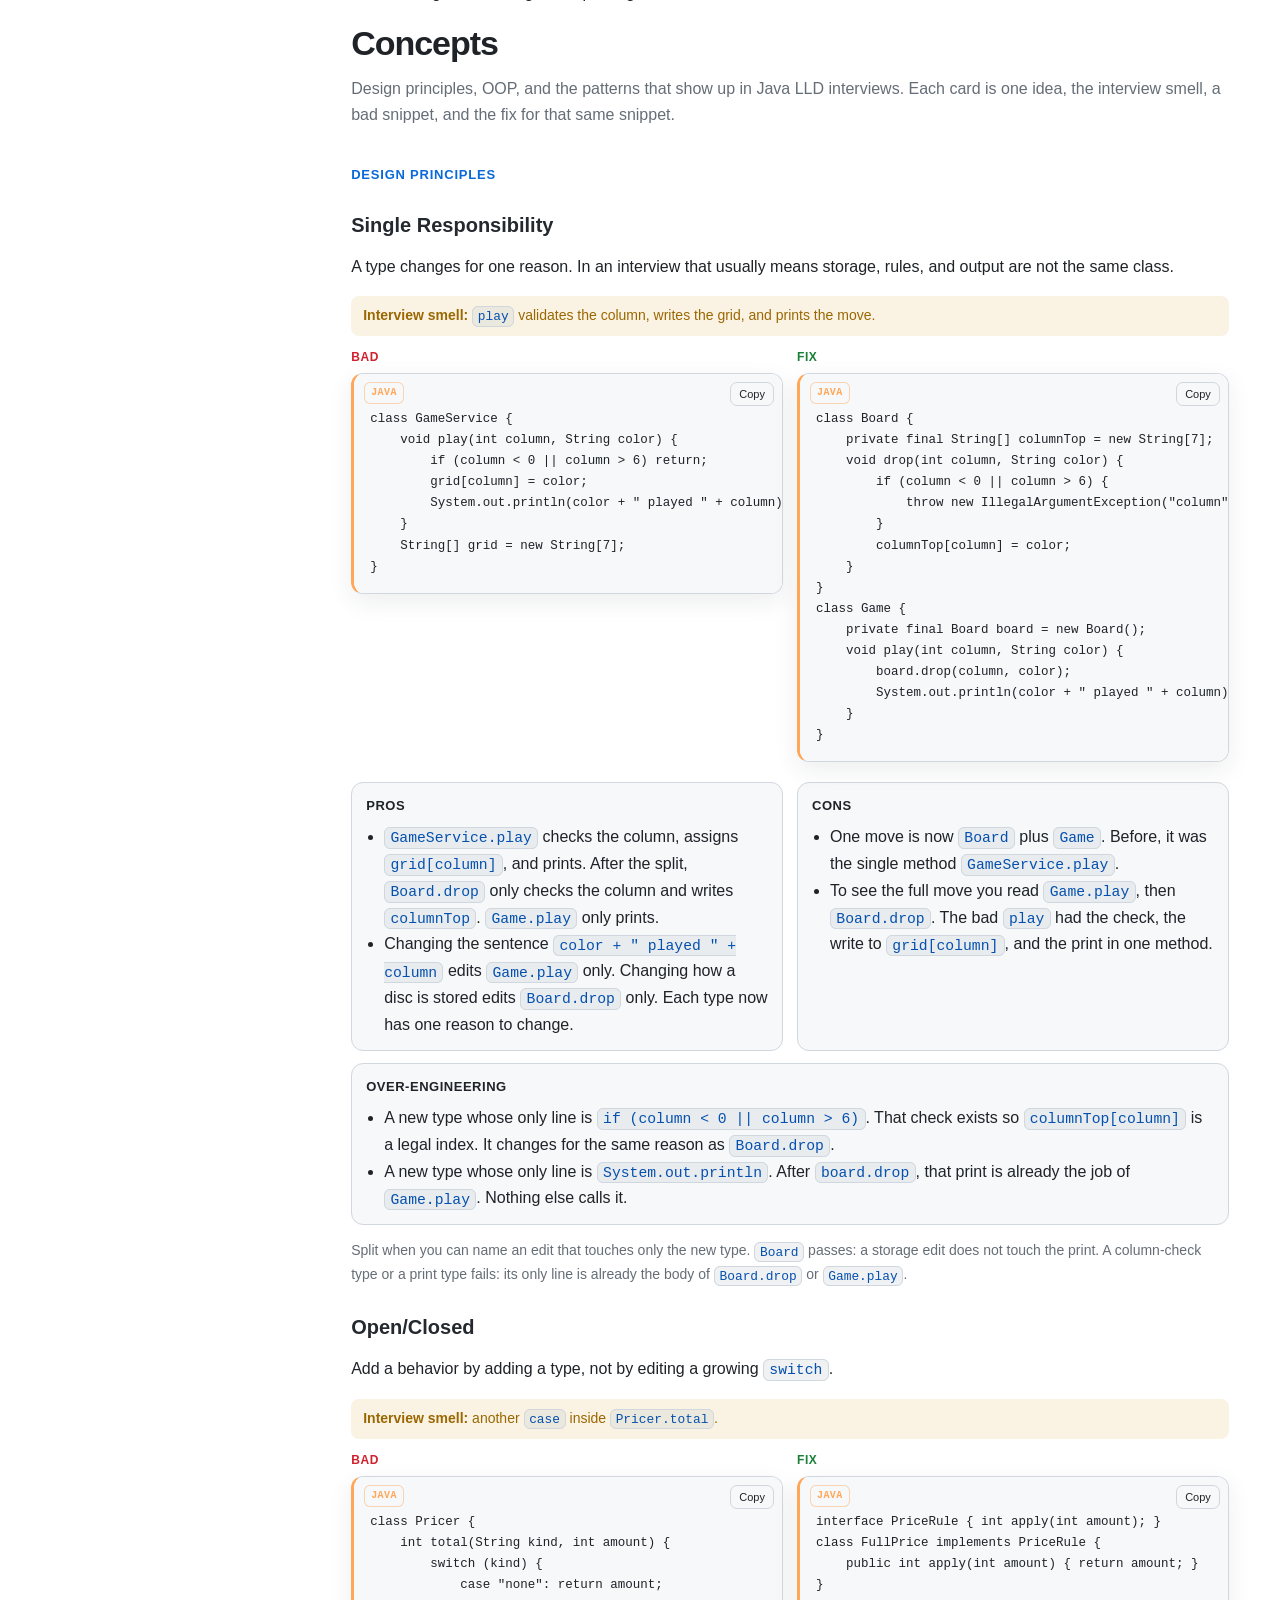
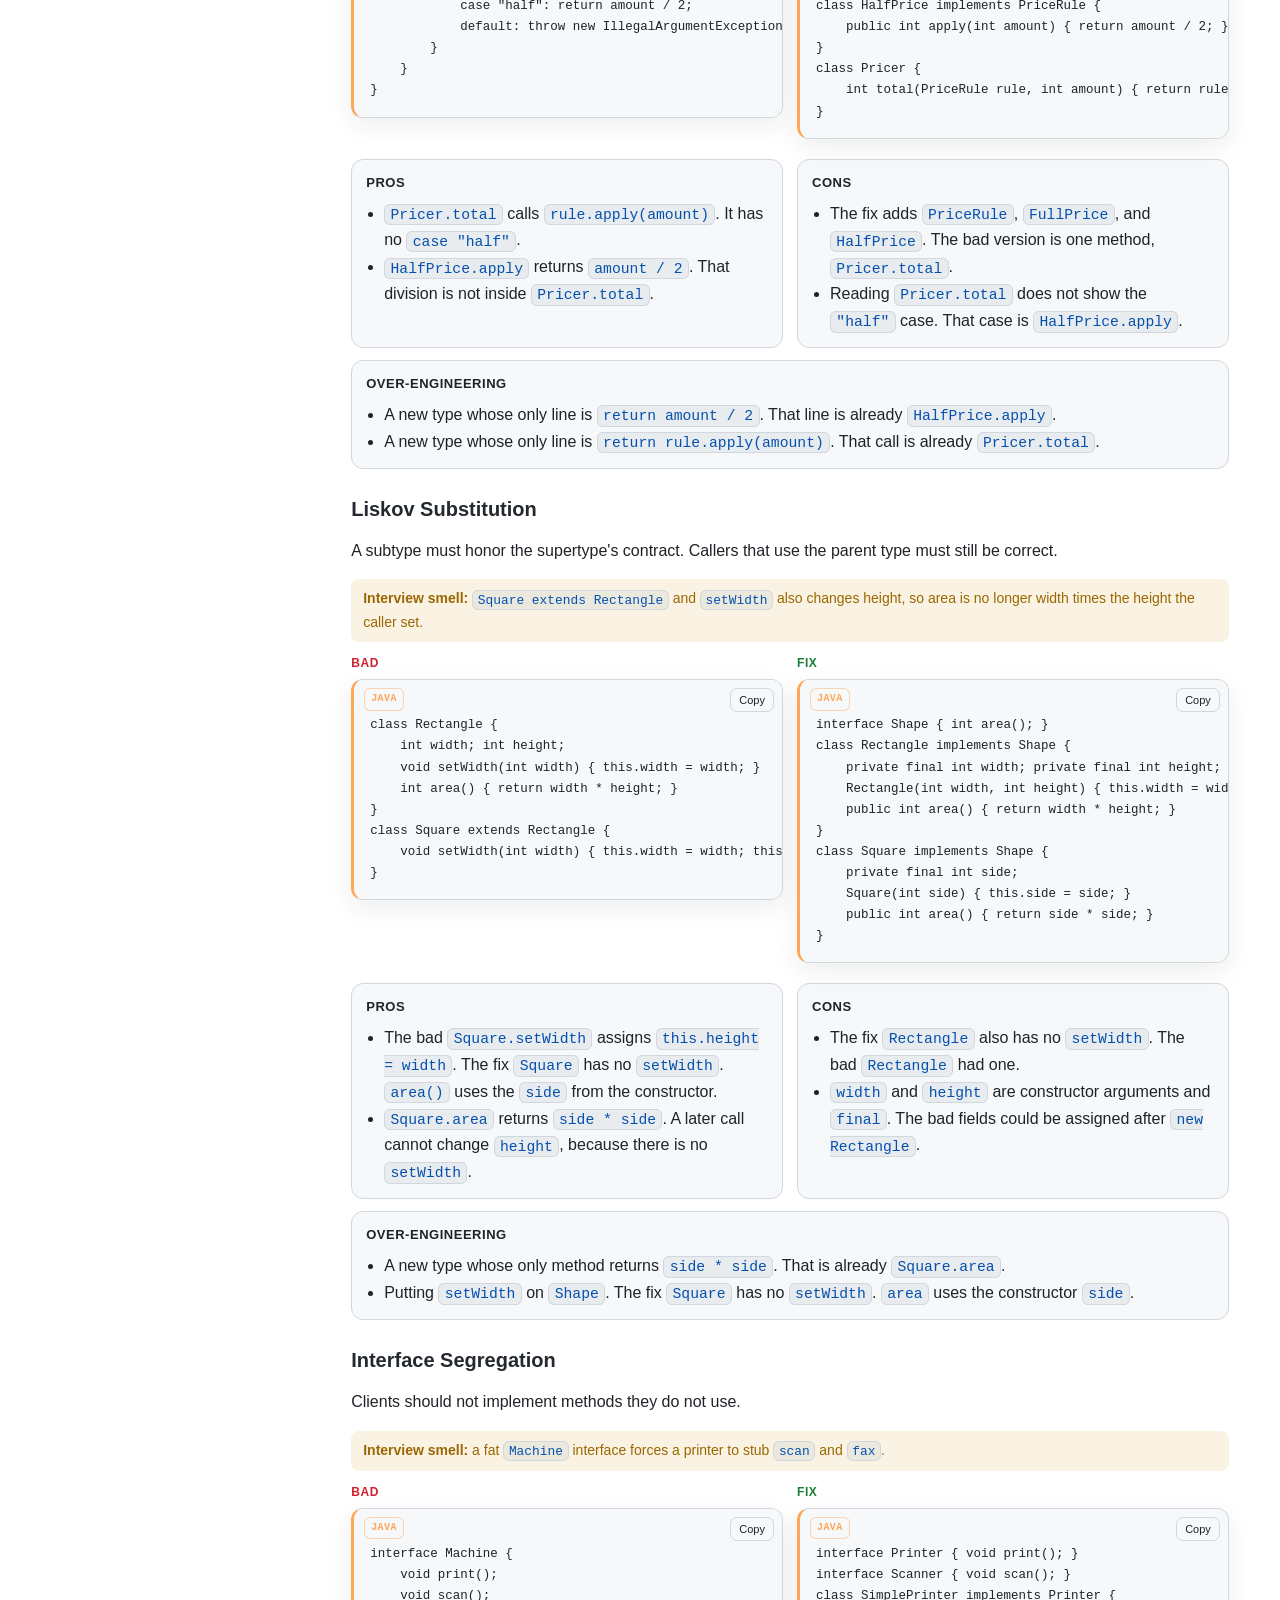
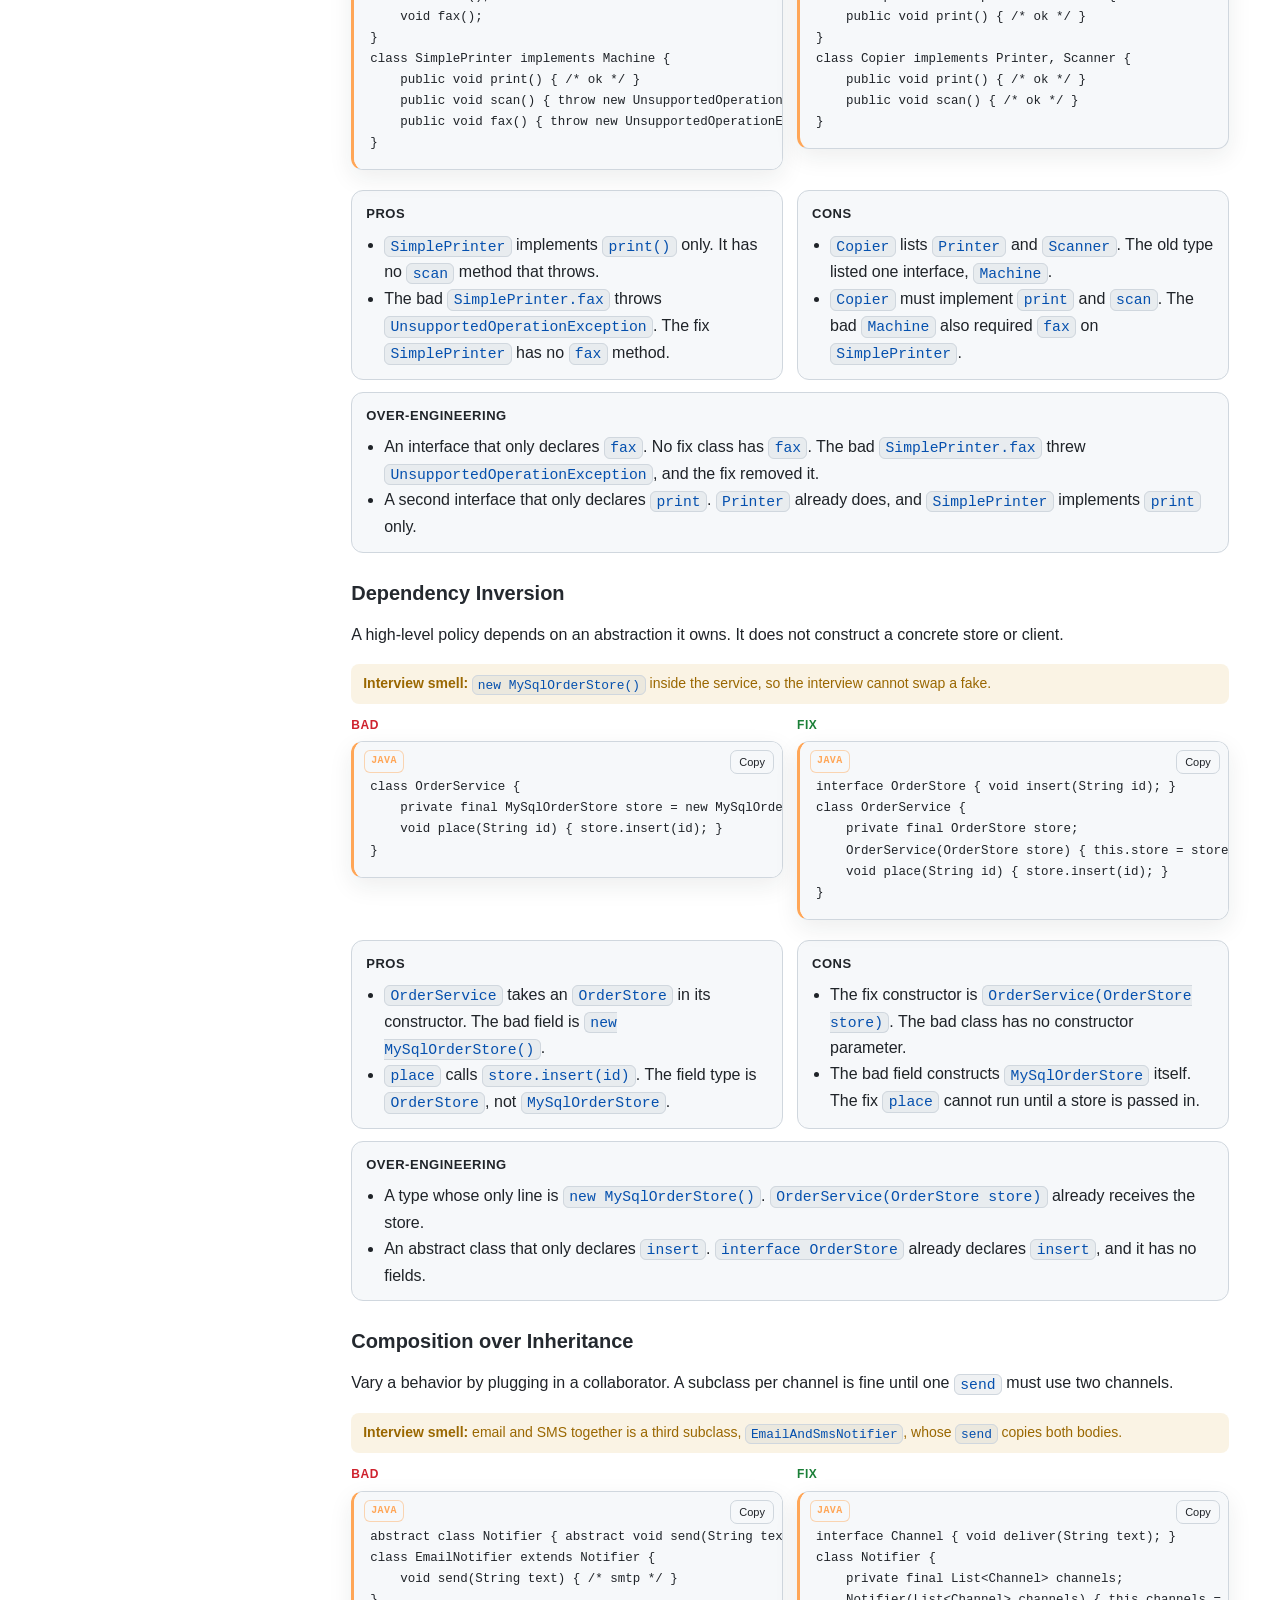
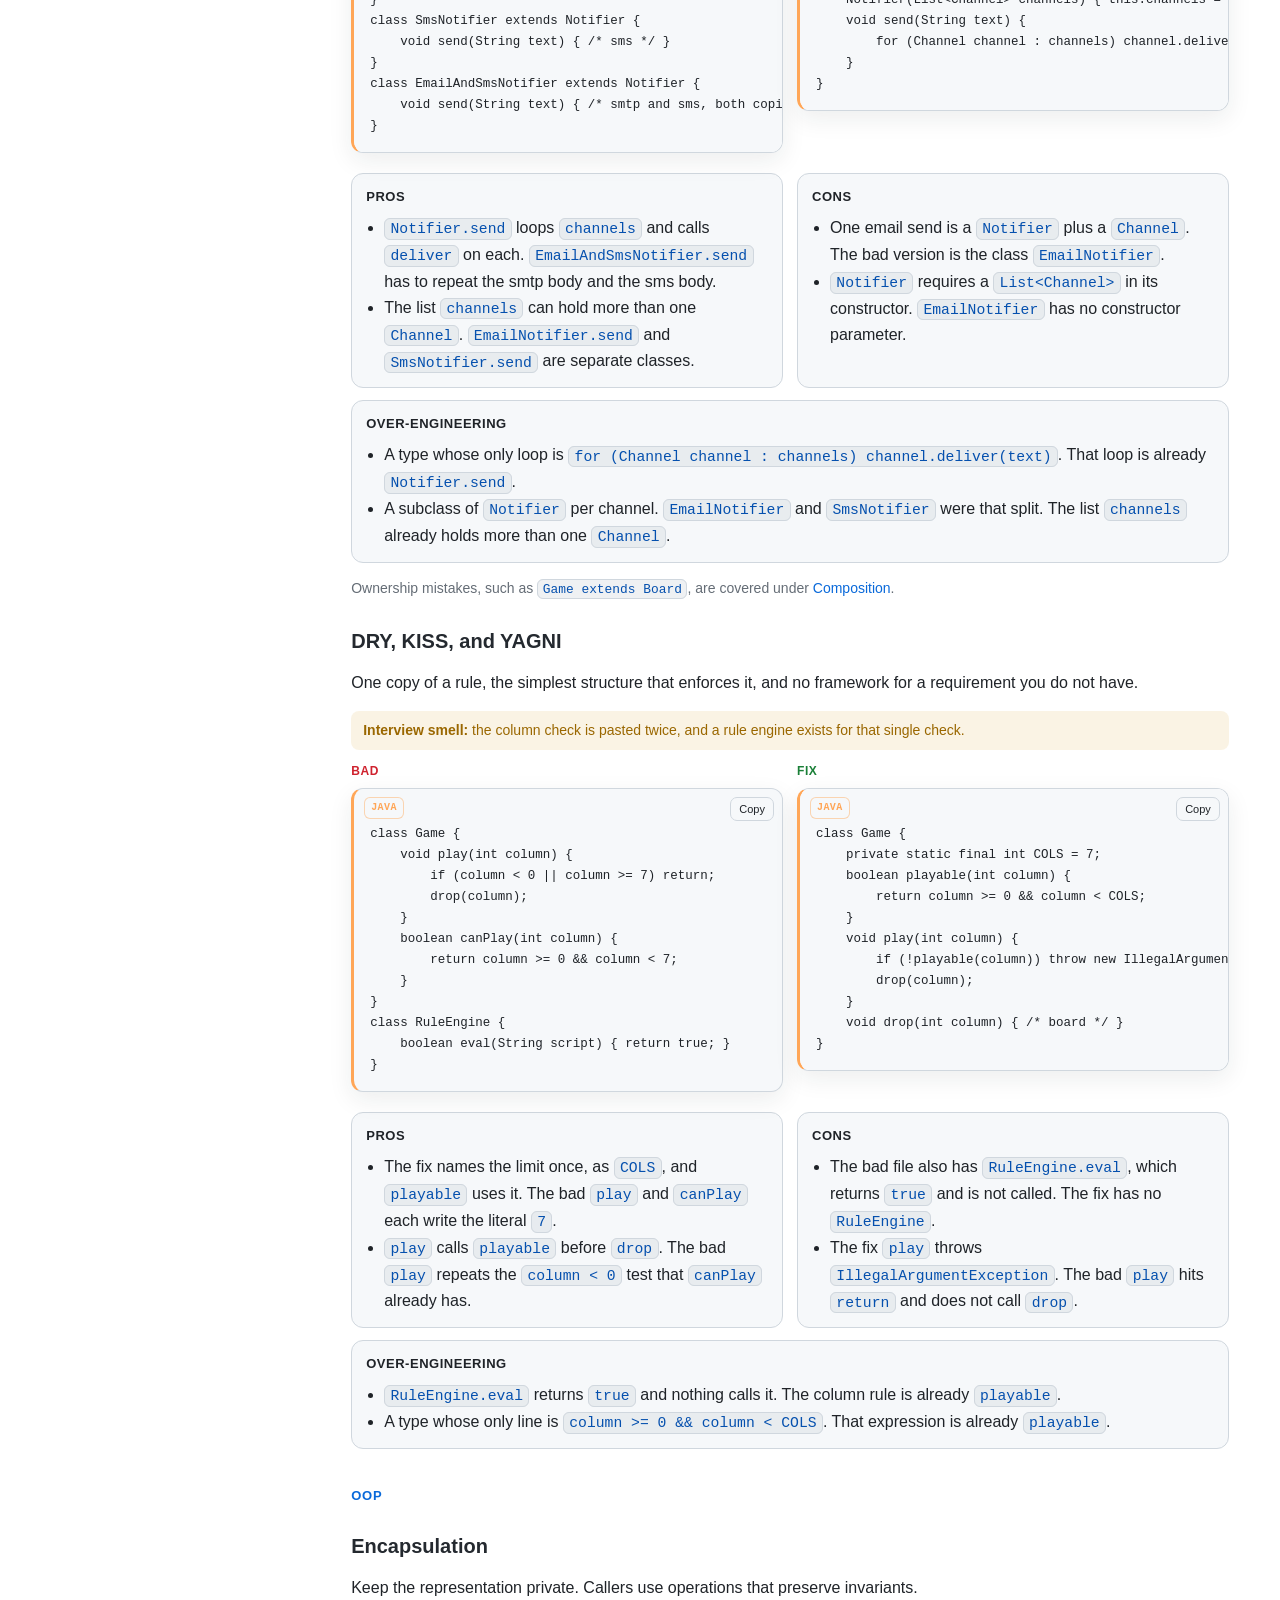
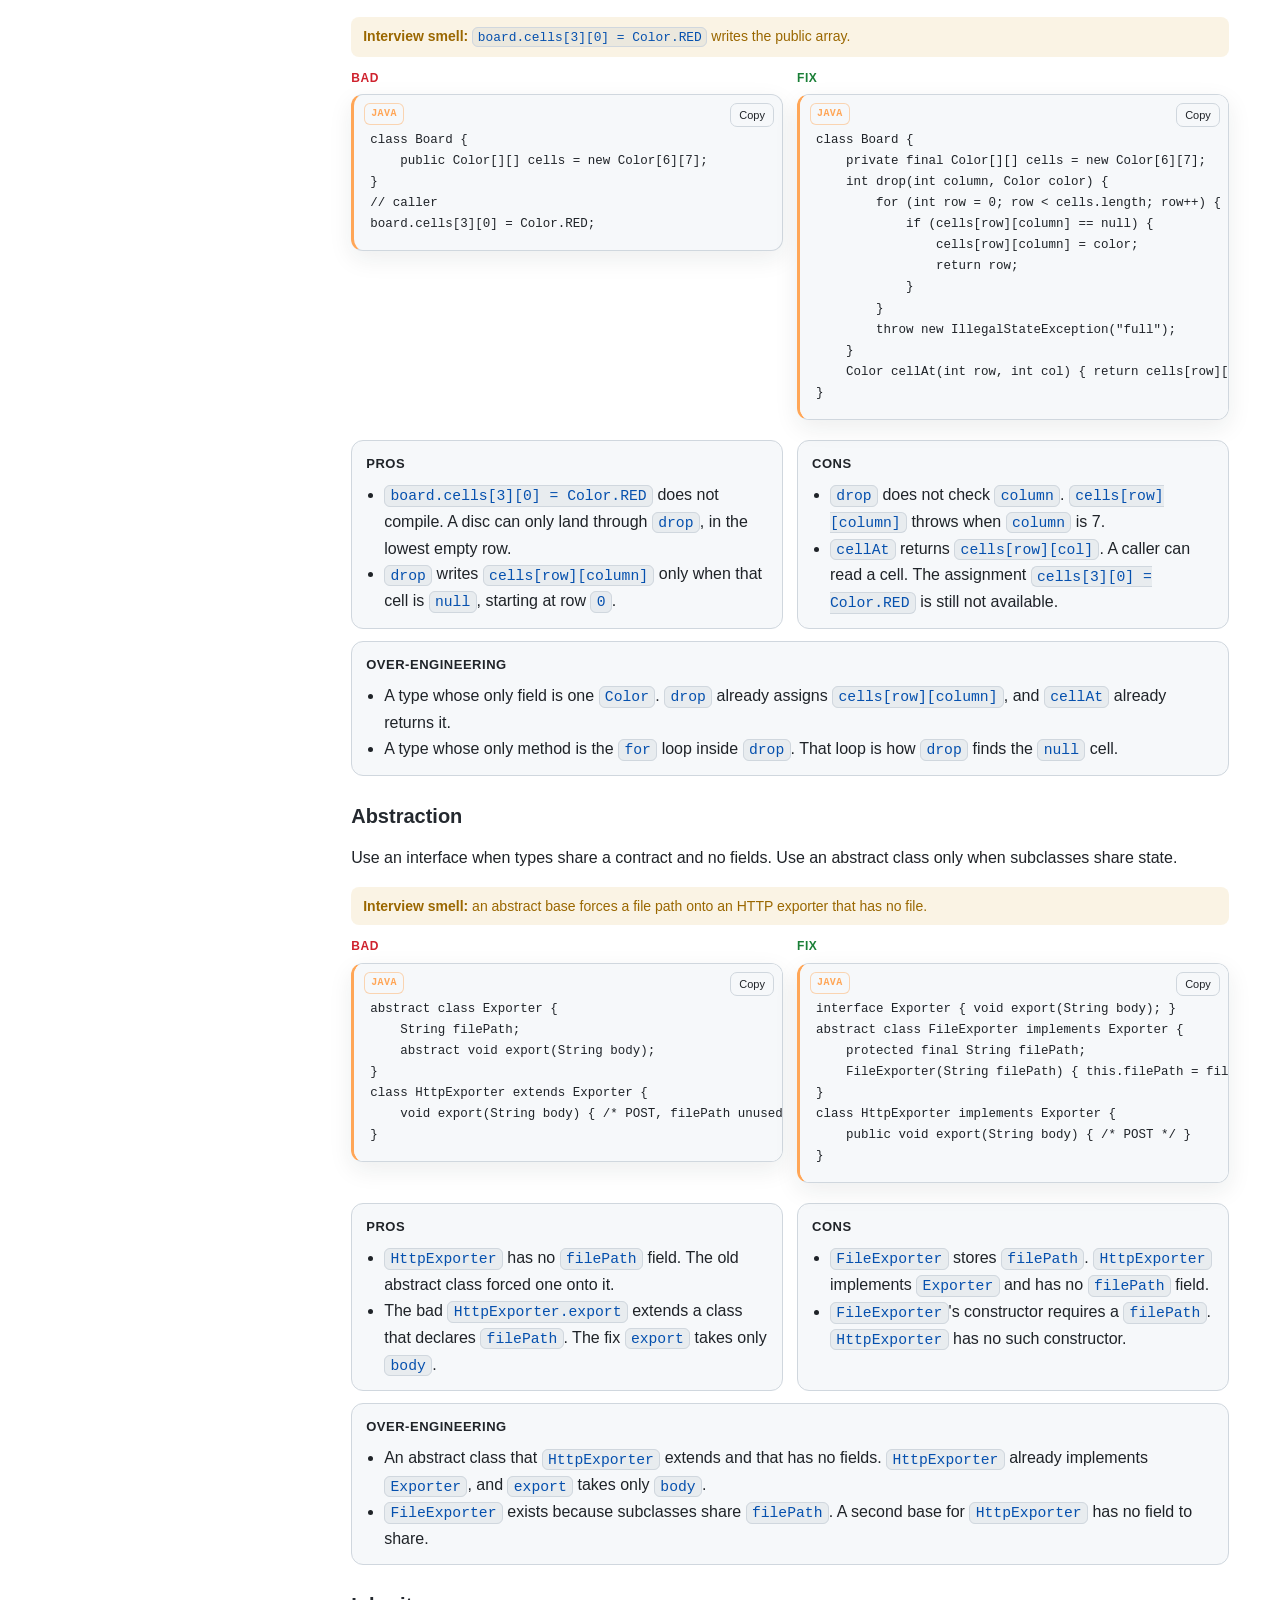
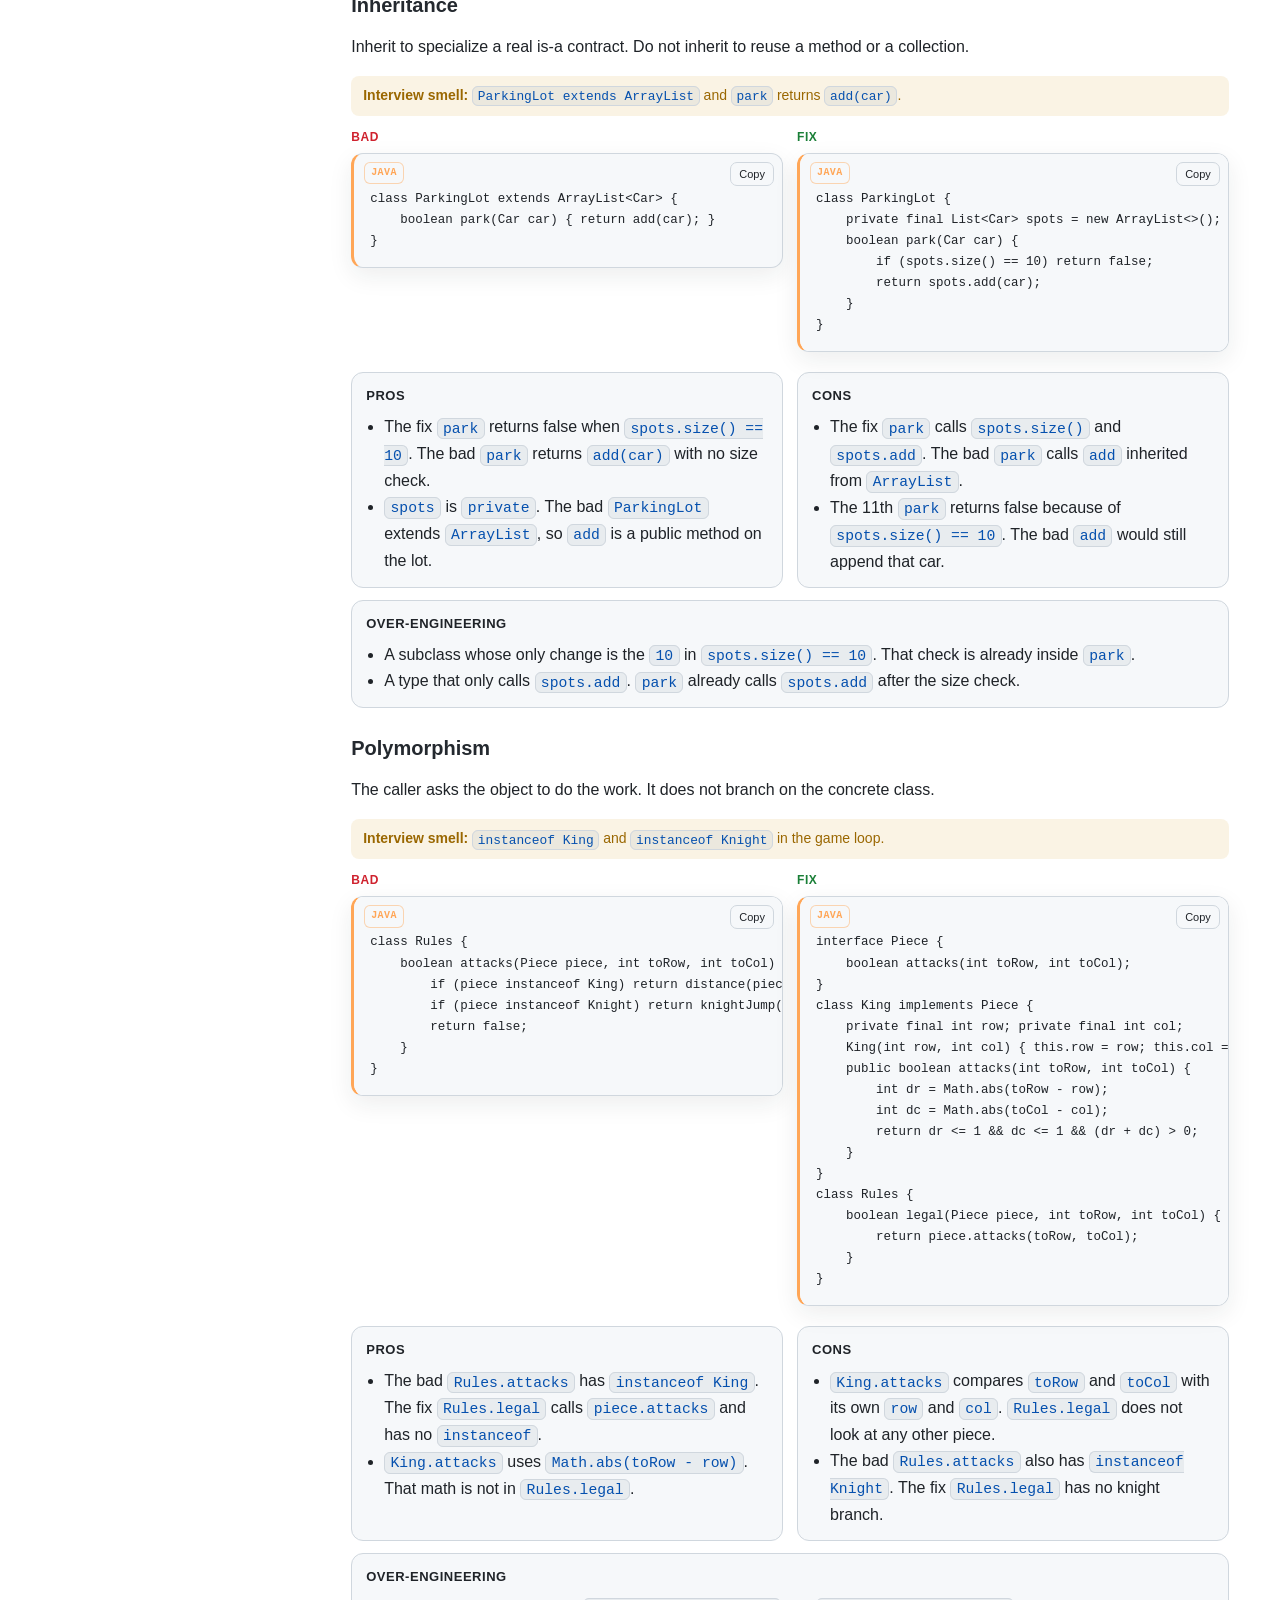
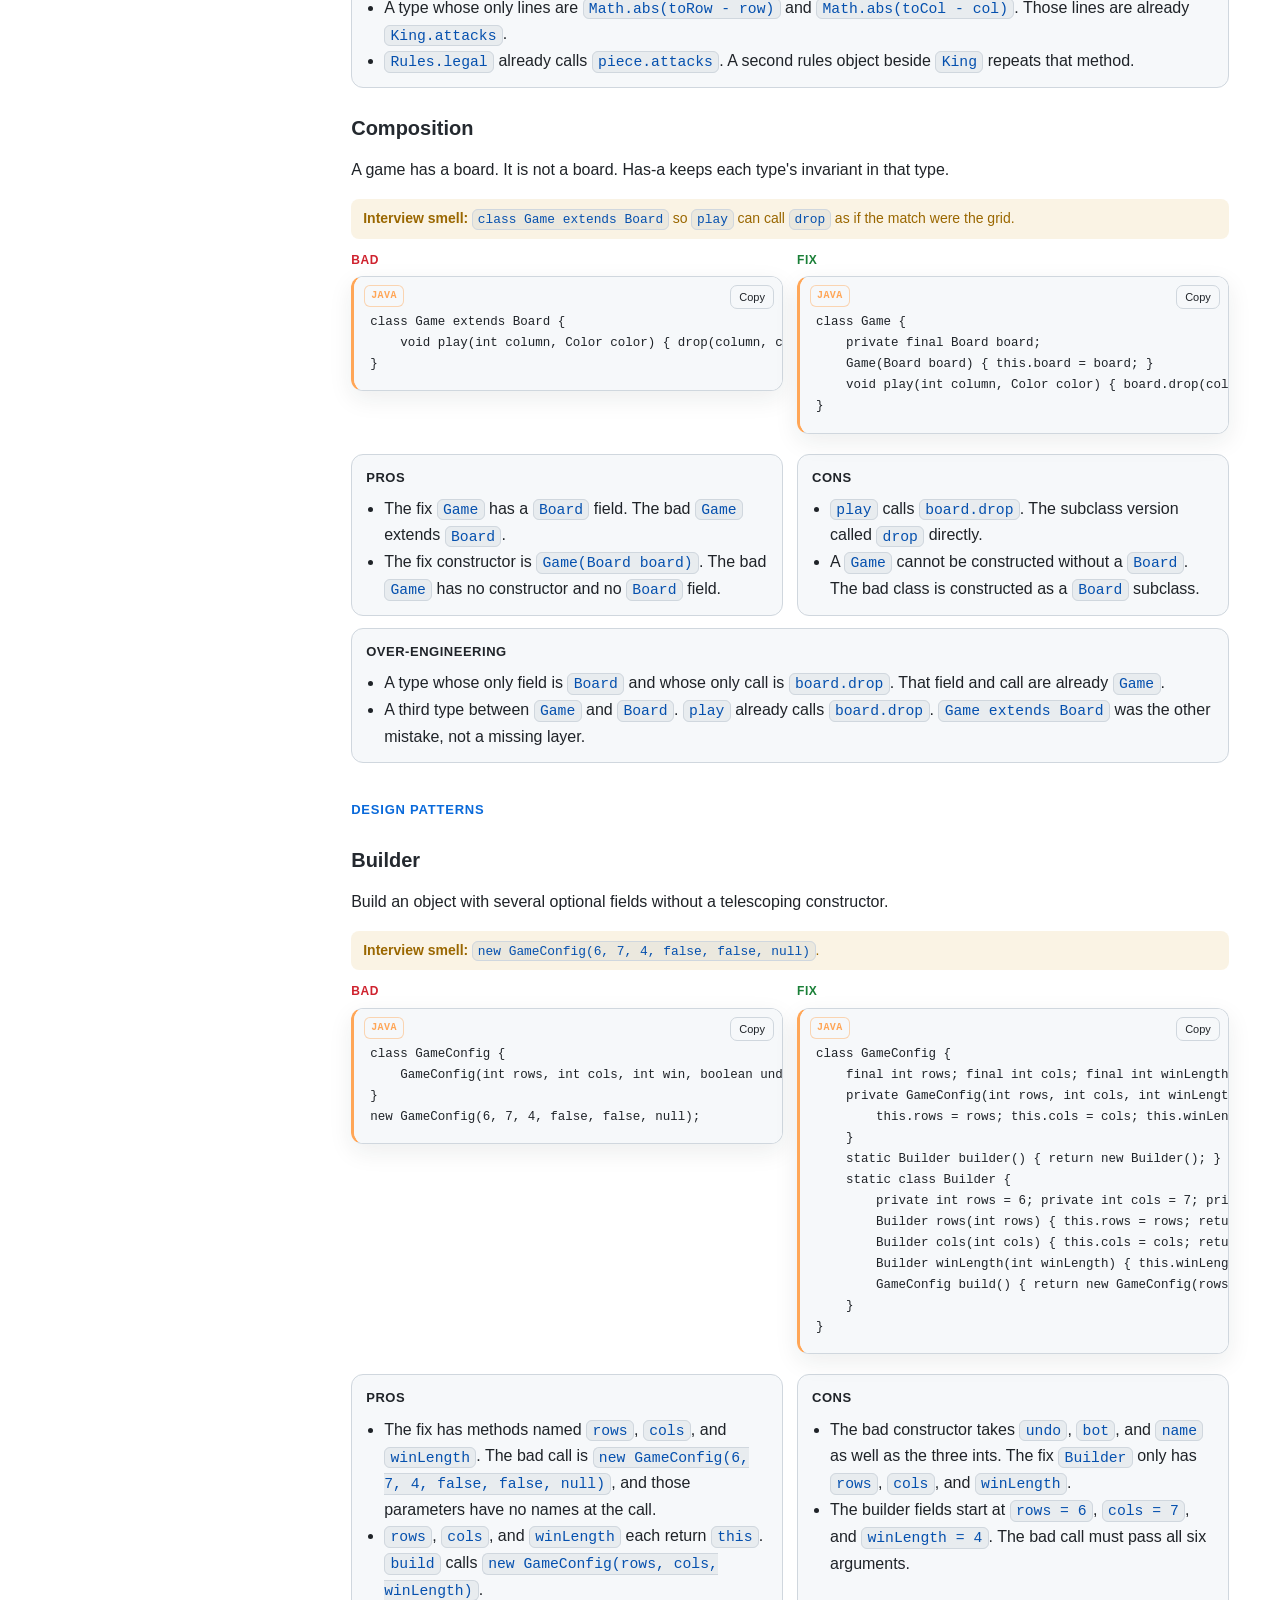
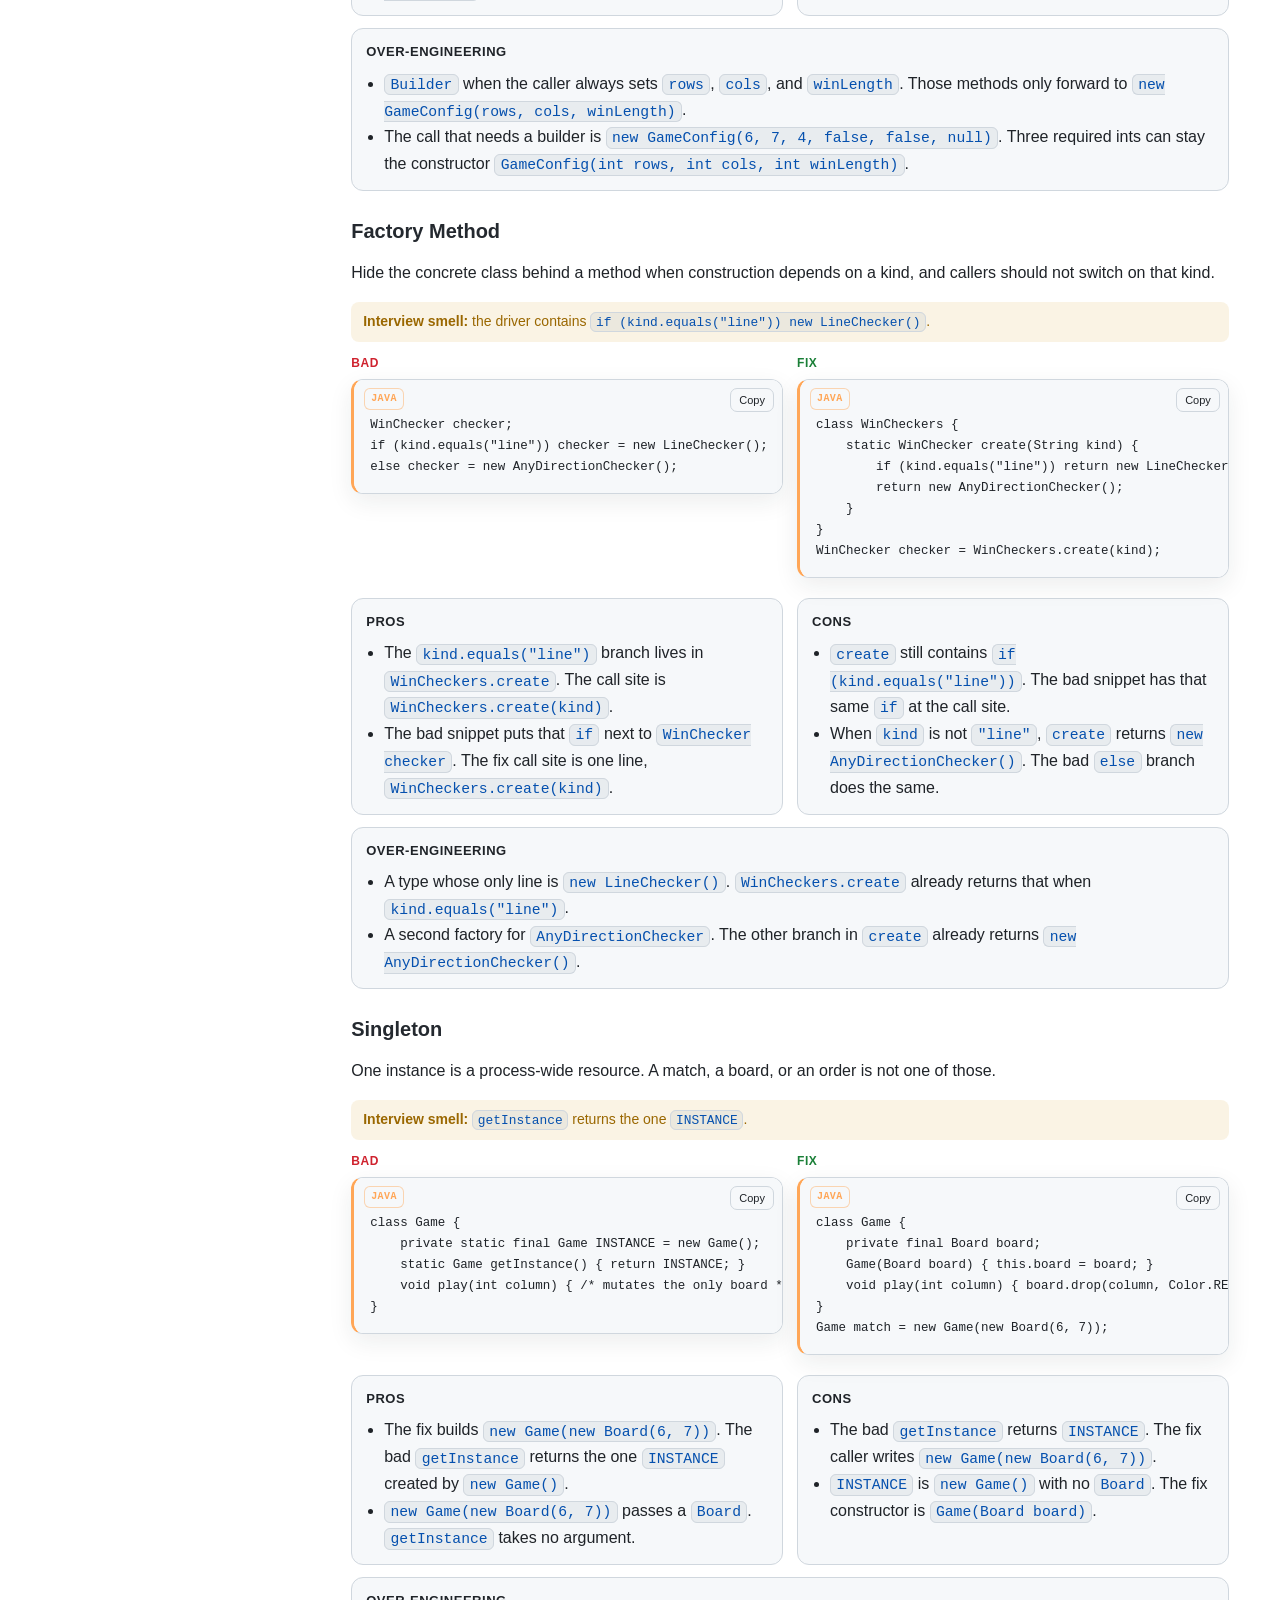
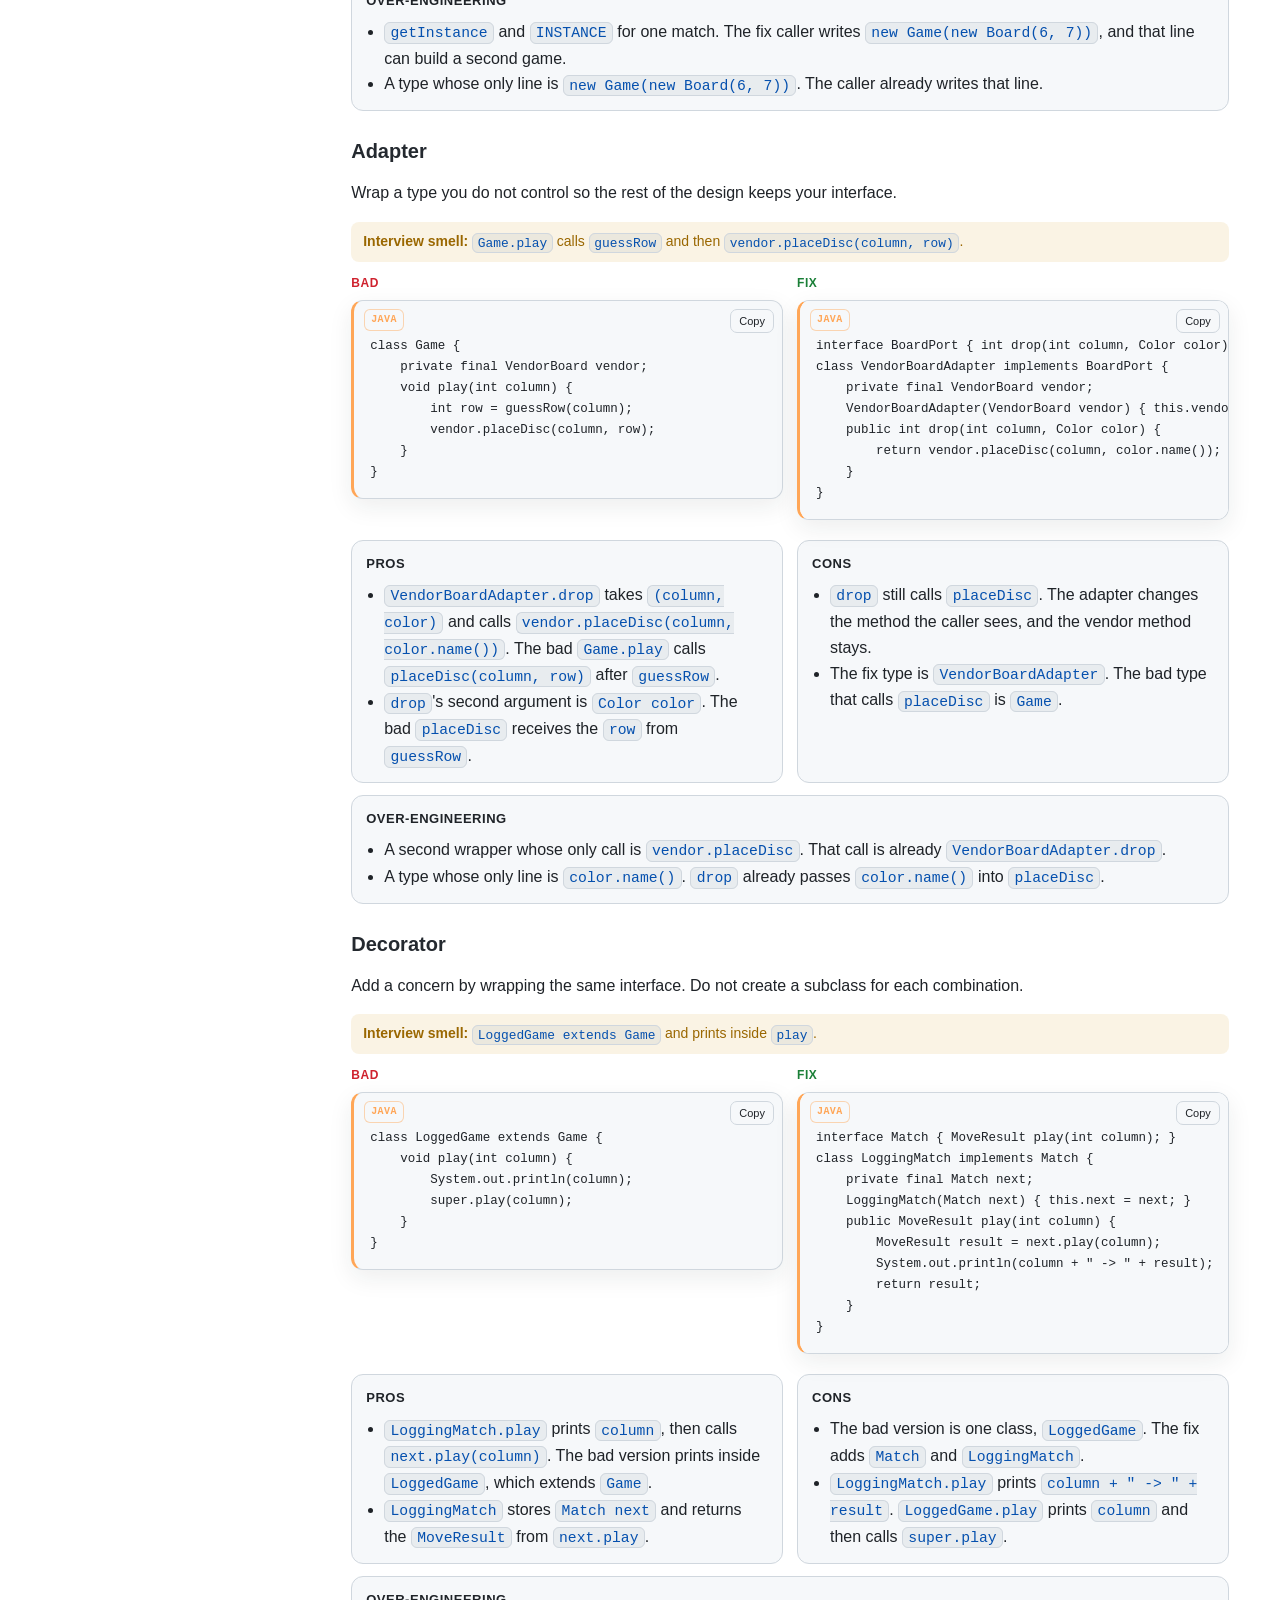
==== commit c63f1cdb: "Show that two notifier subclasses are fine until one send must use both channels. Co-authored-by: Cu" ====
--- a/lld-cheat-sheet/index.html
+++ b/lld-cheat-sheet/index.html
@@ -383,8 +383,8 @@
 
 <section id="composition-over-inheritance" class="level2">
 <h2>Composition over Inheritance</h2>
-<p>Vary a behavior by plugging in a collaborator. Do not add a subclass per variant.</p>
-<p class="smell"><strong>Interview smell:</strong> <code>EmailNotifier</code> and <code>SmsNotifier</code> each exist only to implement <code>send</code>.</p>
+<p>Vary a behavior by plugging in a collaborator. A subclass per channel is fine until one <code>send</code> must use two channels.</p>
+<p class="smell"><strong>Interview smell:</strong> email and SMS together is a third subclass, <code>EmailAndSmsNotifier</code>, whose <code>send</code> copies both bodies.</p>
 <div class="pair">
 <div class="example">
 <div class="example-label bad">Bad</div>
@@ -394,6 +394,9 @@
 }
 class SmsNotifier extends Notifier {
     void send(String text) { /* sms */ }
+}
+class EmailAndSmsNotifier extends Notifier {
+    void send(String text) { /* smtp and sms, both copied */ }
 }</code></pre>
 </div>
 <div class="example">
@@ -409,7 +412,7 @@
 </div>
 </div>
 <div class="pros-cons">
-<div class="box"><p class="mini-title">Pros</p><ul><li><code>Notifier.send</code> loops <code>channels</code> and calls <code>deliver</code>. The bad version is two classes, <code>EmailNotifier.send</code> and <code>SmsNotifier.send</code>.</li><li>The list <code>channels</code> can hold more than one <code>Channel</code>. <code>EmailNotifier.send</code> and <code>SmsNotifier.send</code> are separate classes.</li></ul></div>
+<div class="box"><p class="mini-title">Pros</p><ul><li><code>Notifier.send</code> loops <code>channels</code> and calls <code>deliver</code> on each. <code>EmailAndSmsNotifier.send</code> has to repeat the smtp body and the sms body.</li><li>The list <code>channels</code> can hold more than one <code>Channel</code>. <code>EmailNotifier.send</code> and <code>SmsNotifier.send</code> are separate classes.</li></ul></div>
 <div class="box"><p class="mini-title">Cons</p><ul><li>One email send is a <code>Notifier</code> plus a <code>Channel</code>. The bad version is the class <code>EmailNotifier</code>.</li><li><code>Notifier</code> requires a <code>List&lt;Channel&gt;</code> in its constructor. <code>EmailNotifier</code> has no constructor parameter.</li></ul></div>
 </div>
 <div class="pros-cons">
